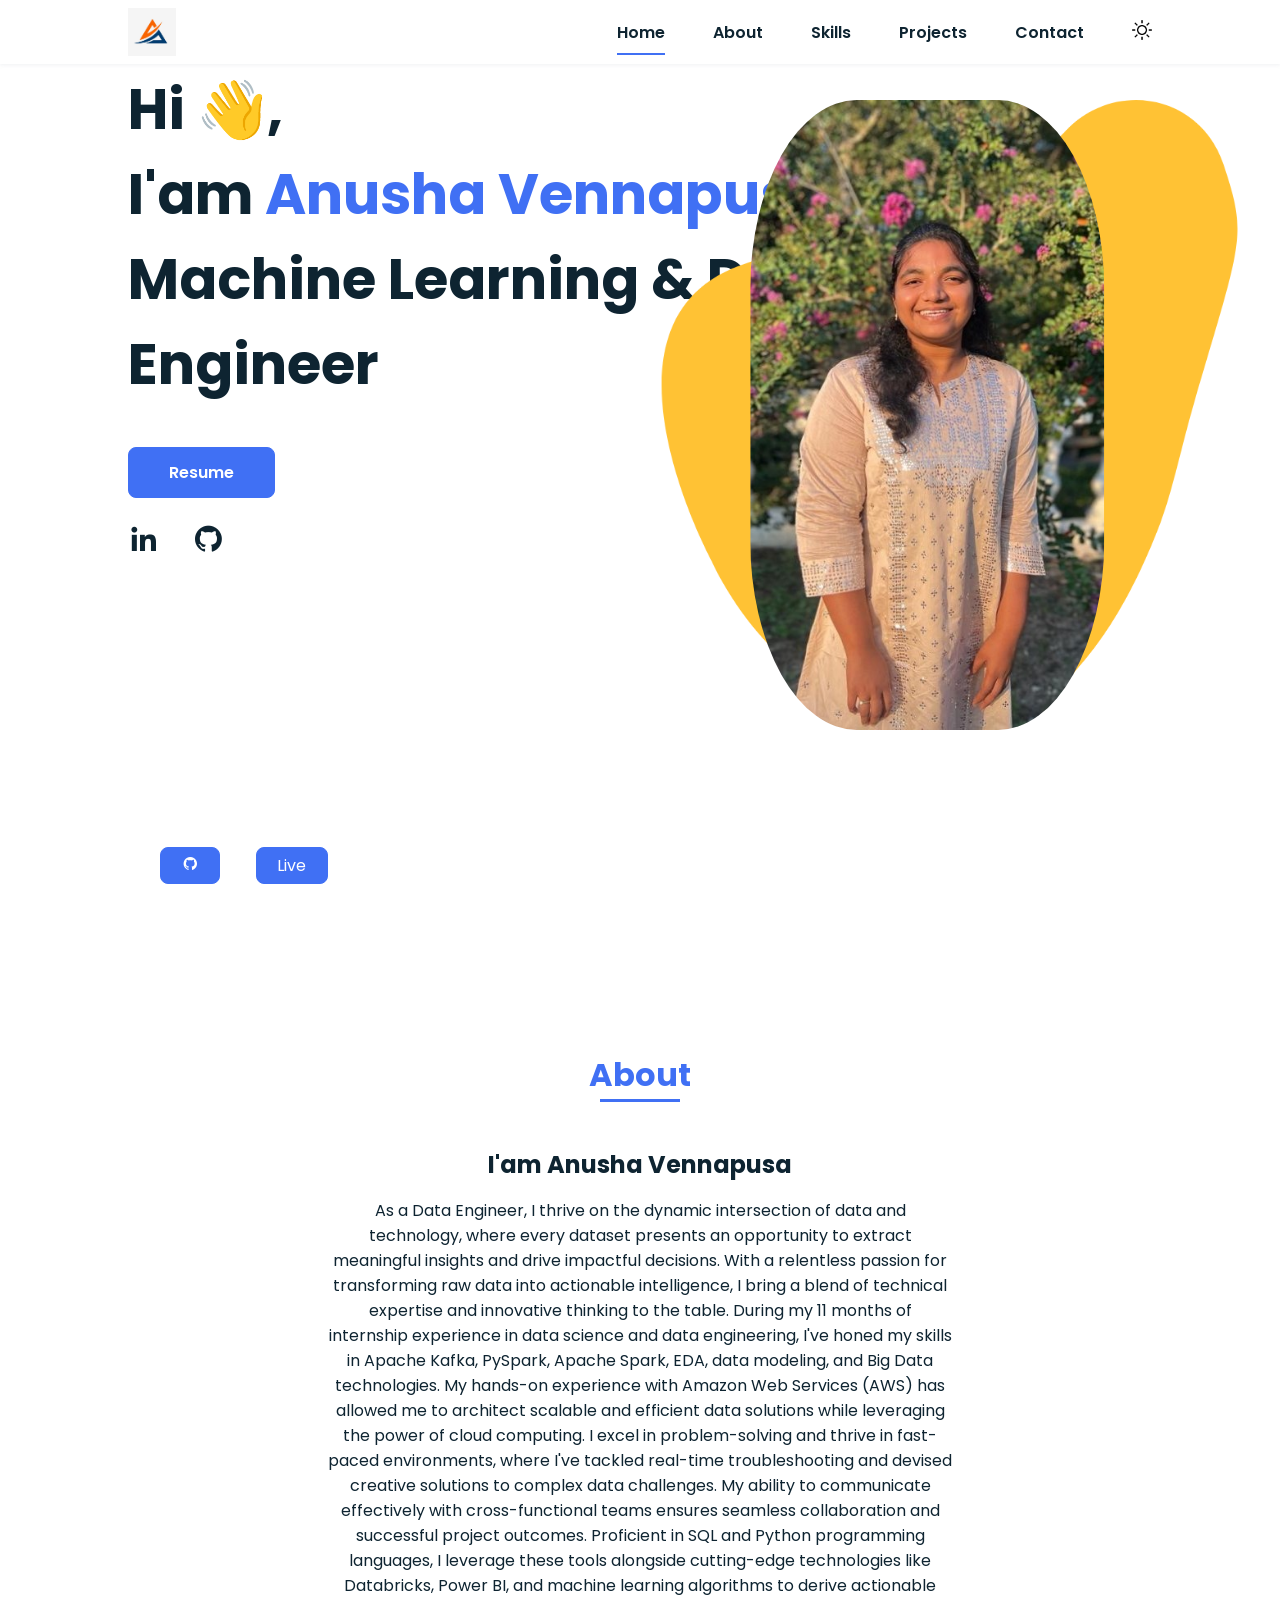
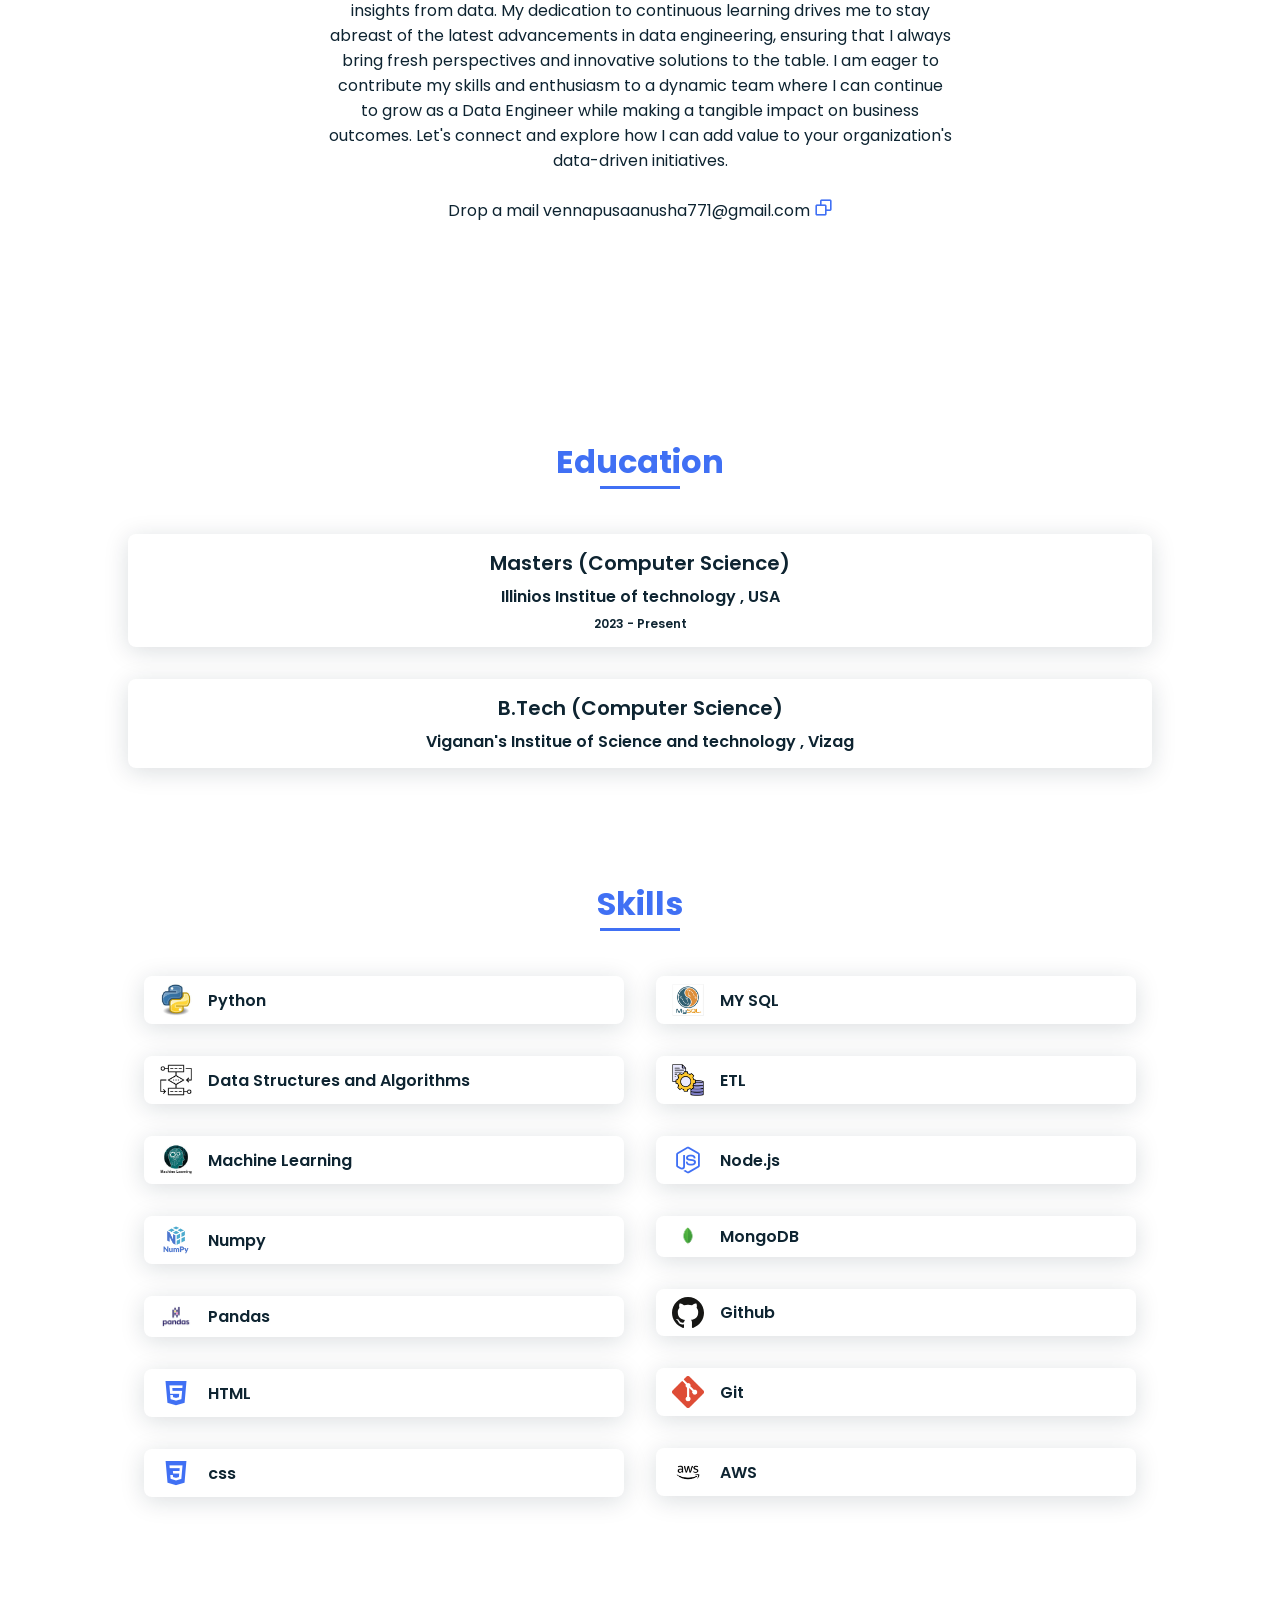
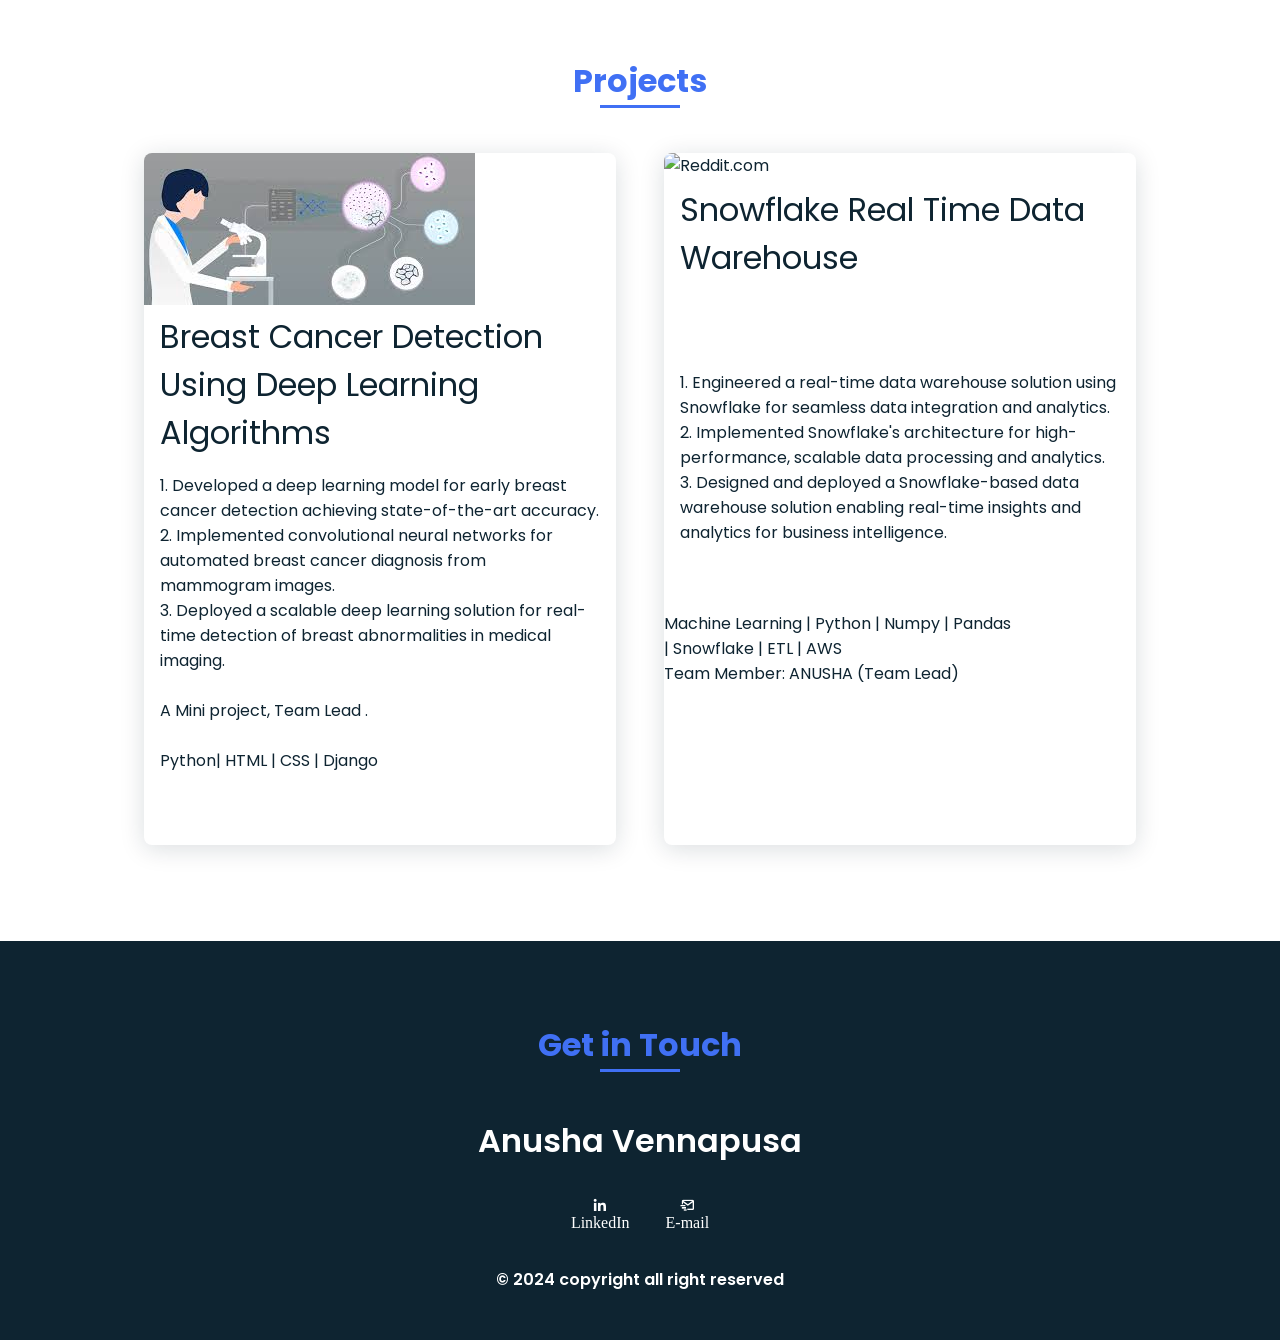
==== index.html @ 48ebc94c "my first commit" ====
<!DOCTYPE html>
<html lang="en">

<head>
  <meta charset="UTF-8" />
  <meta name="viewport" content="width=device-width, initial-scale=1.0" />
  <link rel="icon" href="./assets/img/logo.png" />
  <link rel="stylesheet" href="assets/css/styles.css" />
  <link rel="stylesheet" href="https://cdnjs.cloudflare.com/ajax/libs/font-awesome/4.7.0/css/font-awesome.min.css">
  <link rel="stylesheet" href="https://cdnjs.cloudflare.com/ajax/libs/font-awesome/4.7.0/css/font-awesome.min.css">

  <!-- =====BOX ICONS===== -->
  <link href="https://cdn.jsdelivr.net/npm/boxicons@2.0.5/css/boxicons.min.css" rel="stylesheet" />
  <!--===== SCROLL REVEAL =====-->
  <script src="https://unpkg.com/scrollreveal"></script>
  <title>Anusha</title>
</head>

<body>
  <!--===== HEADER =====-->
  <header class="l-header">
    <nav class="nav bd-grid">
      <div>
        <!-- &#60;&#62; -->
        <a href="#home" class="nav-logo"><img src="./assets/img/logo.png" height="70px" alt="H" /></a>
      </div>

      <div class="nav-menu" id="nav-menu">
        <ul class="nav-list">
          <li class="nav-item">
            <a href="#home" class="nav-link home active">Home</a>
          </li>
          <li class="nav-item">
            <a href="#about" class="nav-link about">About</a>
          </li>
          <li class="nav-item">
            <a href="#skills" class="nav-link skills">Skills</a>
          </li>
          <li class="nav-item">
            <a href="#projects" class="nav-link projects">Projects</a>
          </li>
          <li class="nav-item">
            <a href="#contact" class="nav-link contact">Contact</a>
          </li>
          <li class="nav-item">
          <a href = "#" onclick="myFunction()"> <img src="./assets/img/sumoon.png" alt="" height="20px" width="20px" style="background-color: transparent;"> </a>
          </li>
        </ul>
      </div>

      <div class="nav-toggle" id="nav-toggle">
        <i class="bx bx-menu"></i>
      </div>
    </nav>
  </header>

  <main class="l-main">
    <!--===== HOME =====-->
    <section class="home bd-grid section" id="home">
      <div class="home-data">
        <h2 class="home-title">
          Hi 👋,<br />I'am <span class="home-title-color">Anusha Vennapusa</span><br />
         <span class="jobTitle" >Machine Learning & Data<br/>
         Engineer</span> 
        </h2>

        <a href="https://drive.google.com/file/d/1NGVdz_jobWM6uT1gUArDVWmWb92UCmF1/view?usp=drive_link" target="_blank"
          class="button">Resume</a>

      </div>

      <div class="home-social">
        <a href="https://www.linkedin.com/in/vanusha08/" target="_blank" class="home-social-icon"><i
            class="bx bxl-linkedin"></i></a>
        <a href="https://github.com/Syam916" target="_blank" class="home-social-icon"><i
            class="bx bxl-github"></i></a>
        <a href="#" target="_blank" class="home-social-icon"><img class="social" src="images/leetcode.png" alt=""></a>
      </div>

      <div class="social">
        <a href="#"><img src="images/linkdin.png" alt=""></a>
        <a href="#"><img src="images/github.png" alt=""></a>
        <a href="#"><img src="images/leetcode.png" alt=""></a>

     </div>

      <div class="images">
        <img class="im1" src="assets/img/shape.png" class="shape">
        <img class="im2" src="assets/img/My profile.jpg" class="girl">
      </div>

      
    </section>

    <!--===== ABOUT =====-->
    <section class="about section" id="about">
      <h2 class="section-title">About</h2>

      <div class="about-container bd-grid">

        <div style="text-align: center">
          <h2 class="about-subtitle">I'am Anusha Vennapusa</h2>
          <p class="about-text">
            As a Data Engineer, I thrive on the dynamic intersection of data and technology, where every dataset presents an opportunity to extract meaningful insights and drive impactful decisions. With a relentless passion for transforming raw data into actionable intelligence, I bring a blend of technical expertise and innovative thinking to the table.

During my 11 months of internship experience in data science and data engineering, I've honed my skills in Apache Kafka, PySpark, Apache Spark, EDA, data modeling, and Big Data technologies. My hands-on experience with Amazon Web Services (AWS) has allowed me to architect scalable and efficient data solutions while leveraging the power of cloud computing.

I excel in problem-solving and thrive in fast-paced environments, where I've tackled real-time troubleshooting and devised creative solutions to complex data challenges. My ability to communicate effectively with cross-functional teams ensures seamless collaboration and successful project outcomes.

Proficient in SQL and Python programming languages, I leverage these tools alongside cutting-edge technologies like Databricks, Power BI, and machine learning algorithms to derive actionable insights from data. My dedication to continuous learning drives me to stay abreast of the latest advancements in data engineering, ensuring that I always bring fresh perspectives and innovative solutions to the table.

I am eager to contribute my skills and enthusiasm to a dynamic team where I can continue to grow as a Data Engineer while making a tangible impact on business outcomes. Let's connect and explore how I can add value to your organization's data-driven initiatives.
          </p>
          <br />
          
          <p>
            Drop a mail vennapusaanusha771@gmail.com
            <i style="color: #4070f4; font-size: 1.2rem; cursor: pointer" class="bx bx-copy" id="copy"></i>
          </p>
        </div>
      </div>
    </section>


    <!---========Education ======--->
    <section class="education section" id="education">
      <h2 class="section-title">Education</h2>
      <div class="education-container bd-grid">
    
    <div class="education-data">
      <div class="education-names">
        <!-- <i class="bx bxl-html5 skills-icon"></i> -->
        <span class="education-name">Masters (Computer Science)</span>
        <p class="education-platform ">Illinios Institue of technology , USA</p>
        <!--<p class="education-duration ">CGPA : 9.2</p>-->
        <p class="education-duration ">2023 - Present</p>

      </div>
    </div>
    <div class="education-data">
      <div class="education-names">
        <!-- <i class="bx bxl-html5 skills-icon"></i> -->
        <span class="education-name">B.Tech (Computer Science)</span>
        <p class="education-platform ">Viganan's Institue of Science and technology , Vizag</p>
        <!---p class="education-duration ">Percentage : 87% </p--->

      </div>
    </div>
    <!---div class="education-data">
      <div class="education-names"--->
        <!--<i class="bx bxl-html5 skills-icon"></i> >
        <span class="education-name">SSC</span>
        <p class="education-platform ">SRI G.V.S EM High School,Gudur</p>
        <p class="education-duration ">CGPA : 9.7 </p>

      </div>
    </div>
    </div-->

    <!--===== SKILLS =====-->
    <section class="skills section" id="skills">
      <h2 class="section-title">Skills</h2>

      <div class="skills-container bd-grid">
        <div>
          <!-- <h2 class="skills-subtitle">Front-end Skills</h2> -->


          <div class="skills-data">
            <div class="skills-names">
              <img class="skills-icon" src="./assets/img/python.jpg" alt="" />
              <span class="skills-name">Python</span>
            </div>

          </div> 

          <div class="skills-data">
            <div class="skills-names">
              <img class="skills-icon" src="./assets/img/dsa.png" alt="" />
              <span class="skills-name">Data Structures and Algorithms</span>
            </div>

          </div> 

          <div class="skills-data">
            <div class="skills-names">
              <img class="skills-icon" src="./assets/img/ml.jpg" alt="" />
              <span class="skills-name">Machine Learning</span>
            </div>

          </div> 

          <div class="skills-data">
            <div class="skills-names">
              <img class="skills-icon" src="./assets/img/numpy.png" alt="" />
              <span class="skills-name">Numpy</span>
            </div>

          </div> 

          <div class="skills-data">
            <div class="skills-names">
              <img class="skills-icon" src="./assets/img/panda.png" alt="" />
              <span class="skills-name">Pandas</span>
            </div>

          </div> 
          

          <div class="skills-data">
            <div class="skills-names">
              <i class="bx bxl-html5 skills-icon"></i>
              <span class="skills-name">HTML</span>
            </div>
            <!-- <div class="skills-bar skills-html"></div> 
             <div>
                <span class="skills-percentage">75%</span>
              </div>  -->
          </div>
          <div class="skills-data">
            <div class="skills-names">
              <i class="bx bxl-css3 skills-icon"></i>
              <span class="skills-name">css</span>
            </div>
             <!-- <div class="skills-bar skills-css"></div>  -->
            <!-- <div>
                <span class="skills-percentage">70%</span>
              </div>  -->
          </div>
          
        </div>
        <div>
          <!-- <h2 class="skills-subtitle">Back-end Skills</h2> -->
          <div class="skills-data">
            <div class="skills-names">
              <img class="skills-icon" src="./assets/img/sql.png" alt="" />
              <span class="skills-name">MY SQL</span>
            </div>

          </div> 
          <div class="skills-data">
            <div class="skills-names">
              <img class="skills-icon" src="./assets/img/express.png" alt="" />
              <span class="skills-name">ETL</span>
            </div>
            <!-- <div class="skills-bar skills-css"></div>  -->
            <div>
                <!-- <span class="skills-percentage">70%</span> -->
              </div> 
          </div>

          <div class="skills-data">
            <div class="skills-names">
              <i class="bx bxl-nodejs skills-icon"></i>
              <span class="skills-name">Node.js</span>
            </div>
            <!-- <div class="skills-bar skills-css"></div> -->
            <div>
                <!-- <span class="skills-percentage">70%</span> -->
              </div> 
          </div>

          <div class="skills-data">
            <div class="skills-names">
              <img class="skills-icon" src="./assets/img/mongodb.png" alt="" />
              <span class="skills-name">MongoDB</span>
            </div>
            <!-- <div class="skills-bar skills-css"></div>  -->
            <div>
                <!-- <span class="skills-percentage">70%</span> -->
              </div> 
          </div>
          <div>
             <!-- <h2 class="skills-subtitle">TOOLS</h2> --> 
             <div class="skills-data">
              <div class="skills-names">
                <img class="skills-icon" src="./assets/img/github.svg" alt="" />
                <span class="skills-name">Github</span>
              </div>
            </div>
            <div class="skills-data">
              <div class="skills-names">
                <img class="skills-icon" src="./assets/img/git.png" alt="" />
                <span class="skills-name">Git</span>
              </div>

            </div>
            <div class="skills-data">
              <div class="skills-names">
                <img class="skills-icon" src="./assets/img/catia.jpg" alt="" />
                <span class="skills-name">AWS</span>
              </div>

          </div> 
            

          </div>
        </div>
    </section>

    <!--===== Projects =====-->
    <section class="projects section" id="projects">
      <h2 class="section-title">Projects</h2>

      <div class="project-container">
        <div class="project-img">
          <img src="assets/img/breast.jfif" alt="cult.fit" />
          <p class="project-title">Breast Cancer Detection Using Deep Learning Algorithms</p>
          <p class="project-subtitle">
            1. Developed a deep learning model for early breast cancer detection achieving state-of-the-art accuracy.</b>
            2. Implemented convolutional neural networks for automated breast cancer diagnosis from mammogram images.<br />
            3. Deployed a scalable deep learning solution for real-time detection of breast abnormalities in medical imaging. <br />
            <br />
            A Mini project, Team Lead
            . <br />
            <br />Python| HTML | CSS | Django
          </p>
          <div class="project-btns">
            <a href="https://github.com/Syam916/thermal_lab" target="_blank" class="small-btn button">

              <i class="bx bxl-github"></i>
            </a>
            <a href="https://thermallab.up.railway.app/" target="_blank" class="small-btn button">
              Live
              <!-- <i class="bx bx-link-external"></i> -->
            </a>
            <!-- <a href="https://medium.com/@hgauba4/how-did-our-team-build-the-mednear-clone-241227129f79" target="_blank"
              class="small-btn button">
              Blog
              <i class="bx bx-blog"></i> -->
            </a>
          </div>
        </div>


        <div class="project-img">
          <img src="assets/img/snowflake.avif" alt="Reddit.com" />
          <p class="project-title">Snowflake Real Time Data Warehouse</p>
          <p class="project-subtitle">
            <P>1. Engineered a real-time data warehouse solution using Snowflake for seamless data integration and analytics.<br />
              2. Implemented Snowflake's architecture for high-performance, scalable data processing and analytics.<br />
              3. Designed and deployed a Snowflake-based data warehouse solution enabling real-time insights and analytics for business intelligence.</P> <br />

            <br /> Machine Learning | Python | Numpy | Pandas <br />
            | Snowflake | ETL | AWS <br />
            Team Member: ANUSHA (Team Lead)
          </p>
          <div class="project-btns">
            <!-- <a href="https://github.com/salakhas/epicGames" target="_blank" class="small-btn button">

              <i class="bx bxl-github"></i>
            </a> -->
            <!--a href="#" target="_blank" class="small-btn button"-->
              
              <!-- <i class="bx bx-link-external"></i> -->
            </a>
            
          </div>
        </div>

        
        
        
            
        </div>
      </div>
    </section>
  </main>

  <!--===== FOOTER + CONTACT=====-->
  
  <footer class="footer section" id="contact">
    <h2 class="section-title">Get in Touch</h2>
    <p class="footer-title">Anusha Vennapusa</p>
    <div class="footer-social">
      <a href="https://www.linkedin.com/in/vanusha08/" target="_blank" class="footer-icon"><i
          class="bx bxl-linkedin">
          <br />
          LinkedIn</i></a>
      <a href="mailto:vennapusaanusha771@gmail.com" target="_blank" class="footer-icon"><i class="bx bx-mail-send">
          <br />
          E-mail</i></a>
      <!---a href="tel:+91 8688154773" target="_blank" class="footer-icon"><i class="bx bx-phone">
          <br />
          Phone</i></a--->
      <!--a href="https://github.com/Syam916" target="_blank" class="footer-icon"><i
            class="bx bxl-github">
          <br />
          GitHub
          </i></a--->
    </div>
    <p>&#169; 2024 copyright all right reserved</p>
  </footer>

  <!--===== MAIN JS =====-->
  <script src="assets/js/main.js"></script>
</body>

</html>
---- assets/css/styles.css ----
/*===== GOOGLE FONTS =====*/
@import url("https://fonts.googleapis.com/css2?family=Poppins:wght@400;600;700&display=swap");
/*===== VARIABLES CSS =====*/
:root {
  --header-height: 3rem;
  --font-semi: 600;
}

/*===== Colores =====*/
:root {
  --first-color: #4070f4;
  --second-color: #0e2431;
  --third-color: #ffffff;
}

/*===== Fuente y tipografia =====*/
:root {
  --body-font: "Poppins", sans-serif;
  --big-font-size: 2rem;
  --h2-font-size: 1.25rem;
  --normal-font-size: 0.938rem;
}
@media screen and (min-width: 768px) {
  :root {
    --big-font-size: 3.5rem;
    --h2-font-size: 2rem;
    --normal-font-size: 1rem;
  }
}

/*===== Margenes =====*/
:root {
  --mb-1: 0.5rem;
  --mb-2: 1rem;
  --mb-3: 1.5rem;
  --mb-4: 2rem;
  --mb-5: 2.5rem;
  --mb-6: 3rem;
}

/*===== z index =====*/
:root {
  --z-back: -10;
  --z-normal: 1;
  --z-tooltip: 10;
  --z-fixed: 100;
}

/*===== BASE =====*/
*,
::before,
::after {
  box-sizing: border-box;
}
html {
  scroll-behavior: smooth;
}
body {
  background-color: white;
  margin: var(--header-height) 0 0 0;
  font-family: var(--body-font);
  font-size: var(--normal-font-size);
  color: var(--second-color);
}
.dark-mode{
  background-color: black;
  color: var(--third-color);

}

.jobTitle{
  animation: blinker 5s linear infinite;
}

@keyframes blinker {
  70%{
    opacity: .2;
  }
}

h1,
h2,
p {
  margin: 0;
}
ul {
  margin: 0;
  padding: 0;
  list-style: none;
}
a {
  text-decoration: none;
}
img {
  max-width: 100%;
  height: auto;
  display: block;
}



/*===== CLASS CSS ===== */
.section-title {
  position: relative;
  font-size: var(--h2-font-size);
  color: var(--first-color);
  margin-top: var(--mb-2);
  margin-bottom: var(--mb-4);
  text-align: center;
}
.section-title::after {
  position: absolute;
  content: "";
  width: 64px;
  height: 0.18rem;
  left: 0;
  right: 0;
  margin: auto;
  top: 2rem;
  background-color: var(--first-color);
}
.section {
  padding-top: 3rem;
  padding-bottom: 2rem;
}

/*===== LAYOUT =====*/
.bd-grid {
  max-width: 1024px;
  display: grid;
  grid-template-columns: 100%;
  grid-column-gap: 2rem;
  width: calc(100% - 2rem);
  margin-left: var(--mb-2);
  margin-right: var(--mb-2);
}
.l-header {
  width: 100%;
  position: fixed;
  top: 0;
  left: 0;
  z-index: var(--z-fixed);
  background-color: #fff;
  box-shadow: 0 1px 4px rgba(146, 161, 176, 0.15);
}

/*===== NAV =====*/
.nav {
  height: var(--header-height);
  display: flex;
  justify-content: space-between;
  align-items: center;
  font-weight: var(--font-semi);
}
@media screen and (max-width: 768px) {
  .nav-menu {
    position: fixed;
    top: var(--header-height);
    right: -100%;
    width: 80%;
    height: 100%;
    padding: 2rem;
    background-color: var(--second-color);
    transition: 0.5s;
  }
}
.nav-item {
  margin-bottom: var(--mb-4);
}
.nav-link {
  position: relative;
  color: #fff;
}
.nav-link:hover {
  position: relative;
}
.nav-link:hover::after {
  position: absolute;
  content: "";
  width: 100%;
  height: 0.18rem;
  left: 0;
  top: 2rem;
  background-color: var(--first-color);
}
.nav-logo img {
  color: var(--second-color);
  font-weight: var(--font-semi);
  width: 3rem;
}
.nav-toggle {
  color: var(--second-color);
  font-size: 1.5rem;
  cursor: pointer;
}

/*Active menu*/
.active::after {
  position: absolute;
  content: "";
  width: 100%;
  height: 0.18rem;
  left: 0;
  top: 2rem;
  background-color: var(--first-color);
}

/*=== Show menu ===*/
.show {
  right: 0;
}

/*===== HOME =====*/
.home {
  height: calc(100vh - 3rem);
  row-gap: 1rem;
}
.home-data {
  align-self: center;
}
.home-title {
  font-size: var(--big-font-size);
  margin-bottom: var(--mb-5);
}
.home-title-color {
  color: var(--first-color);
}
.home-social {
  display: flex;
  flex-direction: column;
}
.home-social-icon {
  width: max-content;
  margin-bottom: var(--mb-2);
  font-size: 2rem;
  color: var(--second-color);
}
.home-social-icon:hover,
.footer-icon:hover {
  color: var(--first-color);
}
.home-img {
  position: absolute;
  right: 0;
  bottom: 0;
  width: 65%;
}
.images{
  width: 45%;
  height: 70%;
  position: absolute;
  bottom: 0;
  right: 100px;
  top:100px
}

.images img{
  height: 100%;
  position: absolute;
  left: 50%;
  bottom: 0;
  transform: translateX(-40%);
  transition: top 1s, left 1s;
}

.images .im2{
  border-radius: 30%;
}

.images .im1{
  margin-top: 30px;
  width: 105%;
  height: 100%;
}

.images:hover .im1{
  top: 40px;
}

.images:hover .im2{
  left: 45%;
}

.social{
  margin-left: 8%;
  margin-top: 100px;
}

.social img{
  font-size: 10px;
  color: #212121;
  margin-right: 20px;
  width: 3%;
  height: 3%;
}
/*BUTTONS*/
.button {
  display: inline-block;
  background-color: var(--first-color);
  border: 1px solid var(--first-color);
  color: #fff;
  padding: 0.75rem 2.5rem;
  font-weight: var(--font-semi);
  border-radius: 0.5rem;
}
.button:hover {
  background-color: #fff;
  color: var(--first-color);
  box-shadow: 0 10px 36px rgba(0, 0, 0, 0.15);
}

/* ===== ABOUT =====*/
section.about {
  padding: 15vh 15px;
}
.about-container {
  row-gap: 2rem;
  text-align: center;
}
.about-subtitle {
  margin-bottom: var(--mb-2);
}
.about-img {
  justify-self: center;
}
.about-img img {
  width: 200px;
  border-radius: 0.5rem;
  cursor: pointer;
}

/* .about-img img:hover {
  -webkit-transform: scale(1.2);
  -ms-transform: scale(1.2);
  transform: scale(1.2);
  transition: 1s ease;
} */


/* ===== EDUCATION =====*/

.education-data{
  /* border:1px solid red; */
  
  /* justify-content: space-between;
  align-items: center; */
  position: relative;
  font-weight: var(--font-semi);
  padding: 0.5rem 1rem;
  border-radius: 0.5rem;
  margin-bottom: var(--mb-4);
  box-shadow: 0 4px 25px rgba(14, 36, 49, 0.15);
  transition: 1s ease;
}


.education-name{
  margin: 6px;
  display: flex;
  justify-content: center;
  align-items: center;
   font-size: 20px;
   cursor: pointer;
  }
  .education-platform{
    margin: 6px;
    display: flex;
    justify-content: center;
    align-items: center;
     font-size: 16px;
     cursor: pointer;
    }

    .education-duration{
      margin: 6px;
      display: flex;
      justify-content: center;
      align-items: center;
       font-size: 12px;
       cursor: pointer;
      }
  
  .education-data:hover {
    -webkit-transform: scale(1.1);
    -ms-transform: scale(1.1);
    transform: scale(1.1);
    transition: 1s ease;
  }




/* ===== SKILLS =====*/
.skills-container {
  row-gap: 2rem;
  text-align: center;
}



.skills-subtitle {
  margin-bottom: var(--mb-2);
}
.skills-text {
  margin-bottom: var(--mb-4);
}
.skills-data {
  display: flex;
  justify-content: space-between;
  align-items: center;
  position: relative;
  font-weight: var(--font-semi);
  padding: 0.5rem 1rem;
  margin-bottom: var(--mb-4);
  border-radius: 0.5rem;
  box-shadow: 0 4px 25px rgba(14, 36, 49, 0.15);
  /* transition: 1s ease; */
  cursor: pointer;
}

.skills-icon {
  width: 2rem;
  font-size: 2rem;
  margin-right: var(--mb-2);
  color: var(--first-color);
}
img.man-icons {
  font-size: 2rem;
  margin-right: var(--mb-2);
  color: var(--first-color);
}
.skills-names {
  display: flex;
  align-items: center;
}


/* .skills-bar {
  position: absolute;
  left: 0;
  bottom: 0;
  background-color: var(--first-color);
  height: 0.25rem;
  border-radius: 0.5rem;
  z-index: var(--z-back);
} */
.skills-html {
  width: 75%;
}
.skills-css {
  width: 70%;
}
.skills-js {
  width: 85%;
}
.skills-react,
.skills-mongo {
  width: 80%;
}
.skills-redux {
  width: 90%;
}
.skills-mui,
.skills-sql {
  width: 65%;
}
.skills-ts {
  width: 70%;
}
.skills-express,
.skills-node {
  width: 85%;
}
.skills-img {
  border-radius: 0.5rem;
}

/* ===== Projects =====*/
.project-container {
  gap: 2rem;
  max-width: 1024px;
  display: grid;
  grid-template-columns: repeat(auto-fit, minmax(300px, 1fr));
  /* column-gap: 2rem; */
  width: calc(100% - 2rem);
  margin: auto;
}
.project-img {
  box-shadow: 0 4px 25px rgba(14, 36, 49, 0.15);
  border-radius: 0.5rem;
  overflow: hidden;
}
.project-img img {
  transition: 1s;
  cursor: pointer;
  margin-bottom: 0.5rem;
}

.project-container p {
  margin: auto 1rem 1rem;
}
.project-title {
  margin-bottom: var(--mb-2);
  margin-top: var(--mb-3);
  font-size: var(--h2-font-size);
}
.project-subtitle {
  margin-bottom: var(--mb-4);
  padding-bottom: 3.5rem;
}
.small-btn {
  padding: 0.3rem 1.3rem;
  font-weight: 400;
  margin: 1rem;
}
.project-btns {
  position: absolute;
  bottom: 0;
}

/* ===== CONTACT =====*/
.contact-input {
  width: 100%;
  font-size: var(--normal-font-size);
  font-weight: var(--font-semi);
  padding: 1rem;
  border-radius: 0.5rem;
  border: 1.5px solid var(--second-color);
  outline: none;
  margin-bottom: var(--mb-4);
}
.contact-button {
  display: block;
  border: none;
  outline: none;
  font-size: var(--normal-font-size);
  cursor: pointer;
  margin-left: auto;
}

/* ===== FOOTER =====*/
.footer {
  background-color: var(--second-color);
  color: #fff;
  text-align: center;
  font-weight: var(--font-semi);
  padding: 3.5rem 0;
}
.footer-title {
  font-size: 2rem;
  margin-bottom: var(--mb-4);
}
.footer-social {
  margin-bottom: var(--mb-4);
}
.footer-icon {
  font-size: 1rem;
  color: #fff;
  margin: 0 var(--mb-2);
}

/* ===== MEDIA QUERIES=====*/
@media screen and (min-width: 768px) {
  body {
    margin: 0;
  }
  .section {
    padding-top: 4rem;
    padding-bottom: 3rem;
  }
  .section-title {
    margin-bottom: var(--mb-6);
  }
  .section-title::after {
    width: 80px;
    top: 3rem;
  }

  .nav {
    height: calc(var(--header-height) + 1rem);
  }
  .nav-list {
    display: flex;
    padding-top: 0;
  }
  .nav-item {
    margin-left: var(--mb-6);
    margin-bottom: 0;
  }
  .nav-toggle {
    display: none;
  }
  .nav-link {
    color: var(--second-color);
  }

  .home {
    height: 100vh;
  }
  .home-data {
    align-self: flex-end;
  }
  .home-social {
    padding-top: 0;
    padding-bottom: 2.5rem;
    flex-direction: row;
    align-self: flex-end;
  }
  .home-social-icon {
    margin-bottom: 0;
    margin-right: var(--mb-4);
  }
  .home-img {
    width: 39%;
    max-width: 420px;
    bottom: 15%;
  }
  .about-container {
    align-items: center;
    margin: auto;
    width: 50%;
    transition: 0.5s;
  }
  /* .about-container {
    width: 50%;
  } */
  .skills-container {
    grid-template-columns: repeat(2, 1fr);
    text-align: initial;
  }
  .about-img img {
    width: 300px;
  }
  .project-container {
    grid-template-columns: repeat(2, 1fr);
    /* grid-template-rows: repeat(2, 1fr); */
    column-gap: 3rem;
  }
  .contact-form {
    width: 360px;
  }
  .contact-container {
    justify-items: center;
  }
}

@media screen and (min-width: 1024px) {
  .bd-grid {
    margin-left: auto;
    margin-right: auto;
  }
  .home-img {
    right: 10%;
  }
}
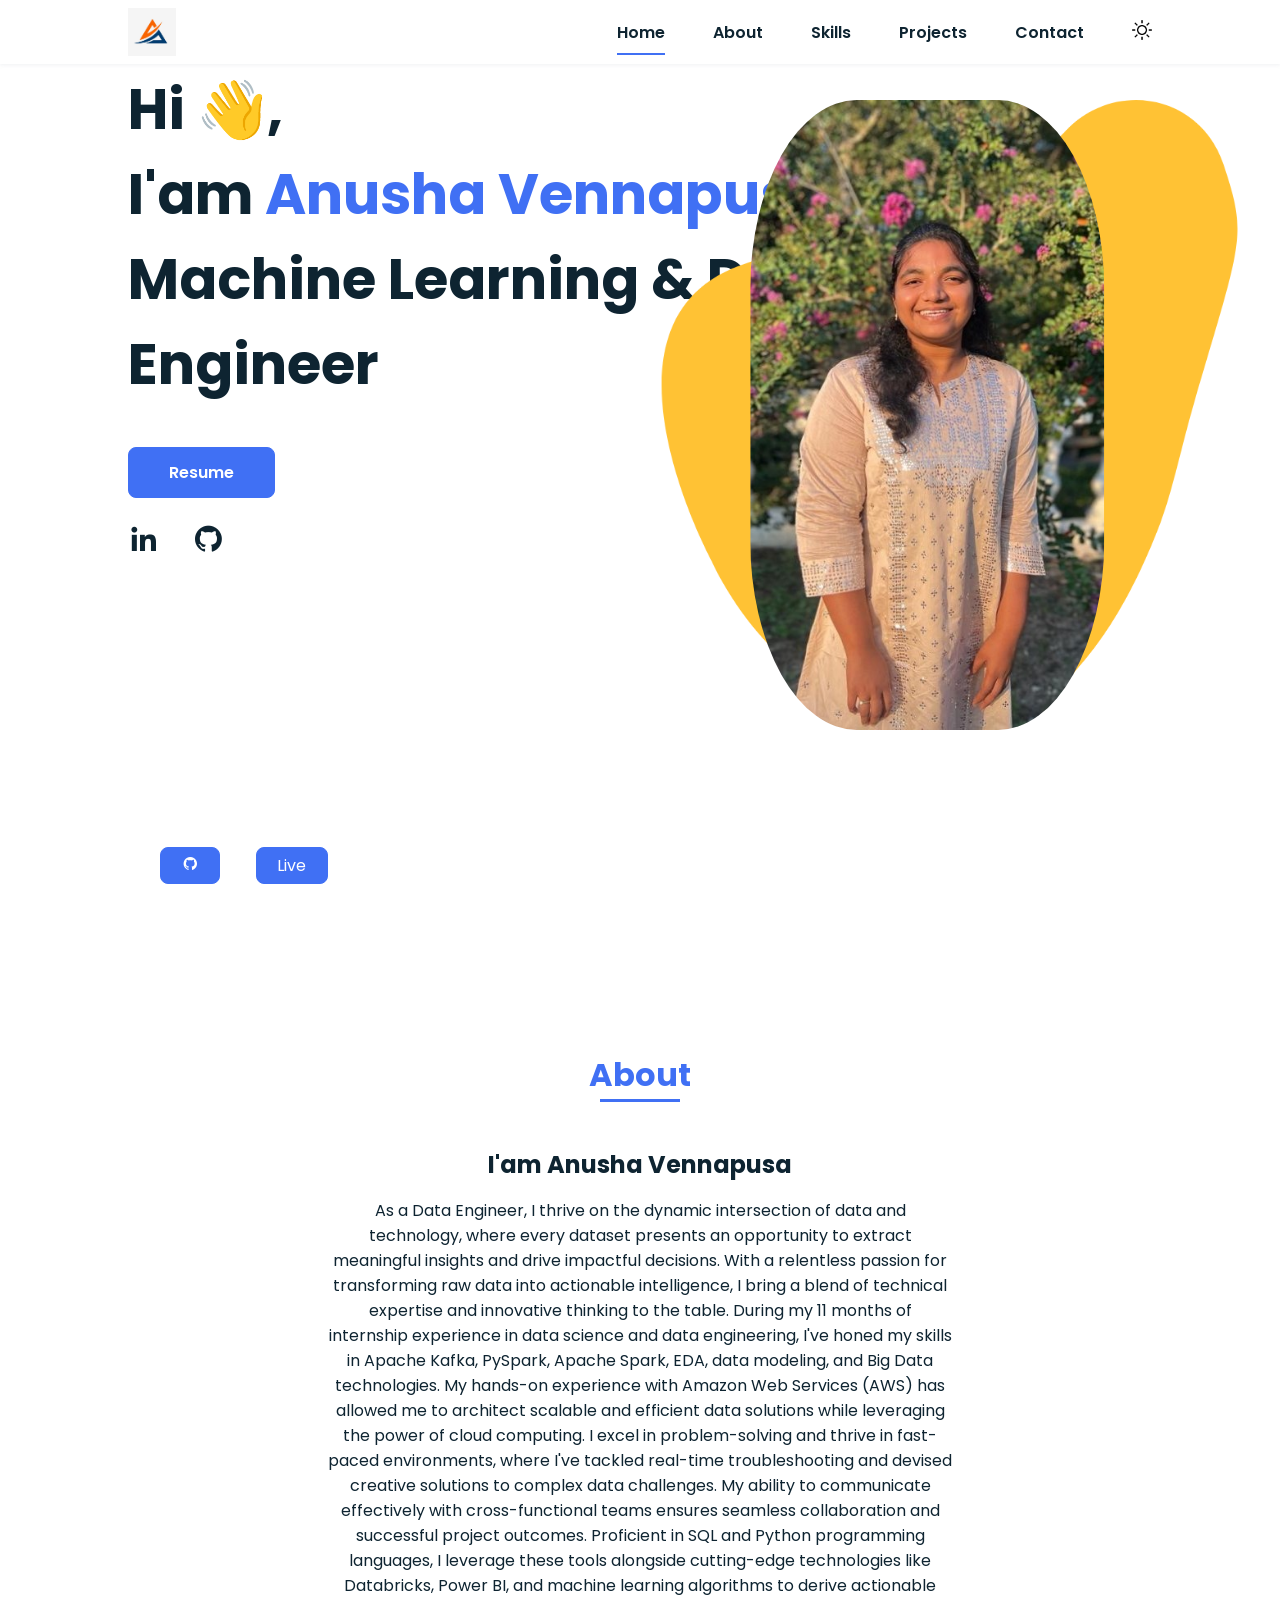
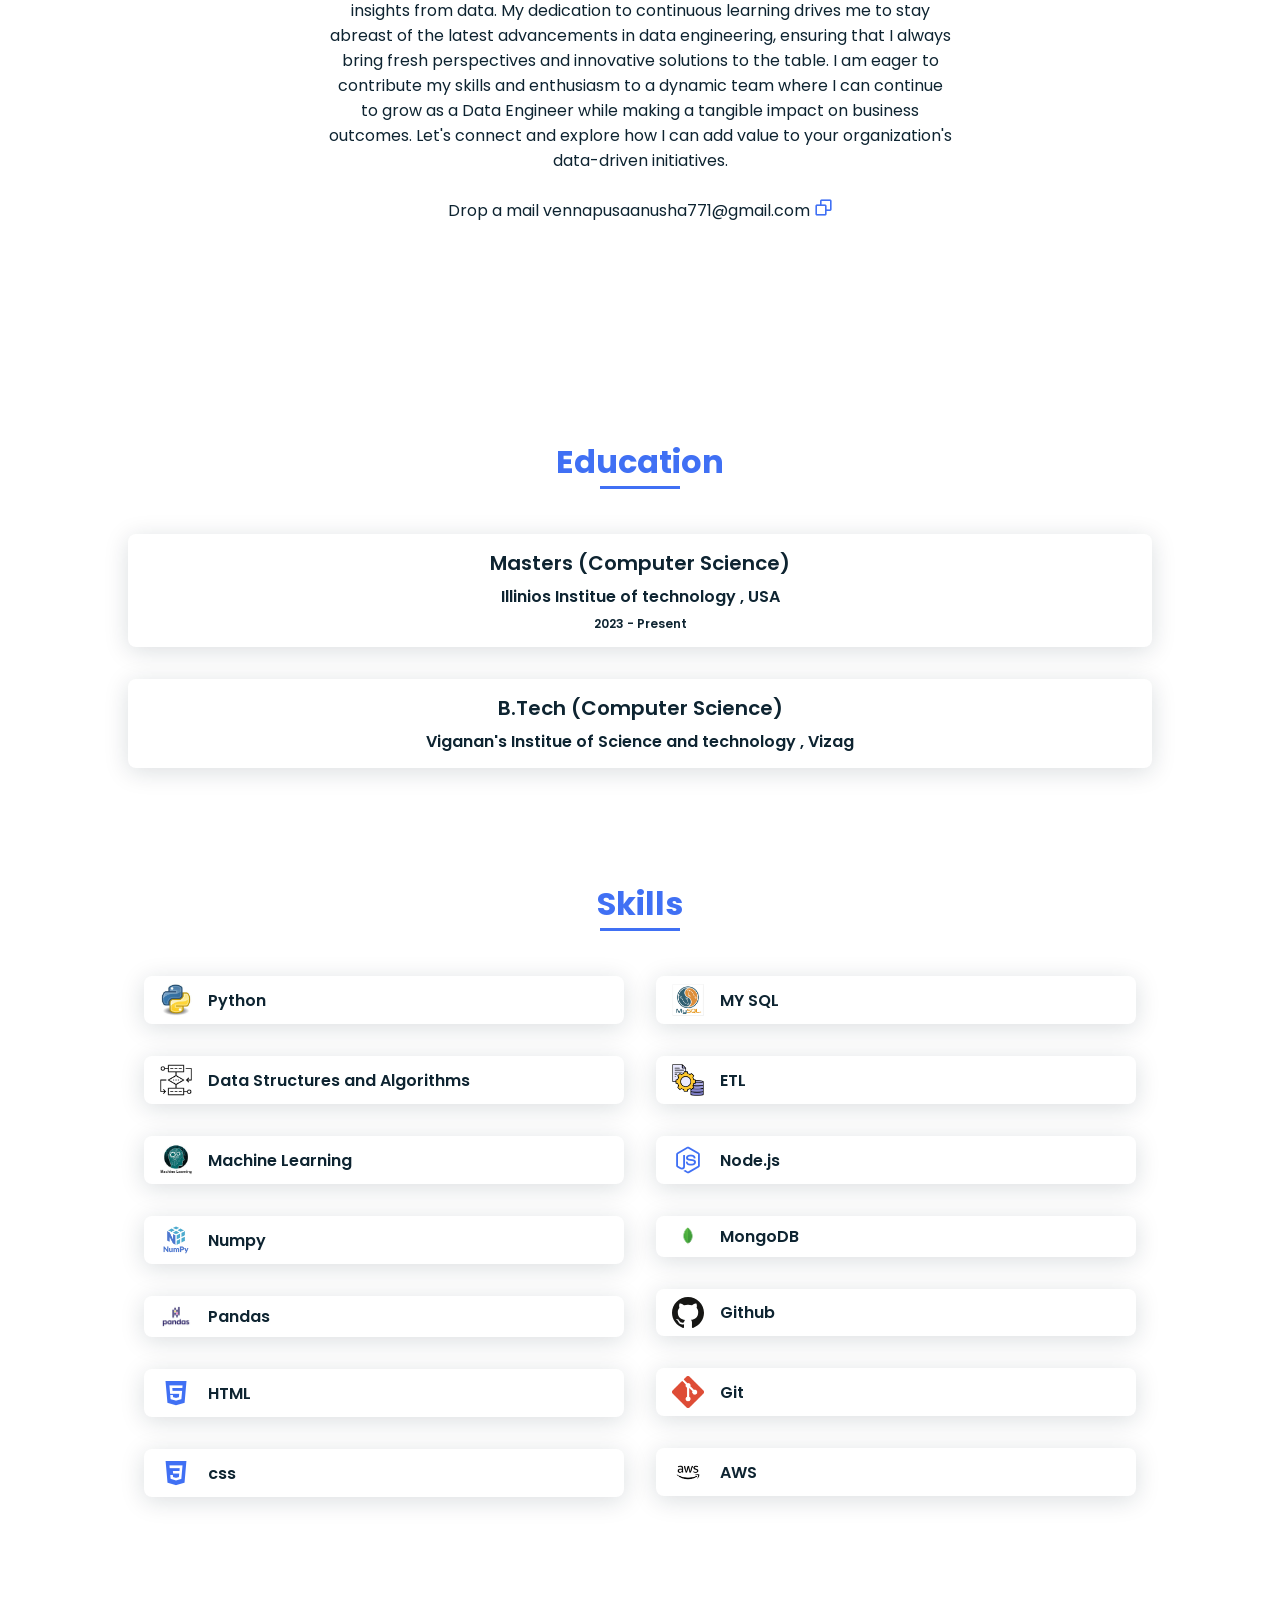
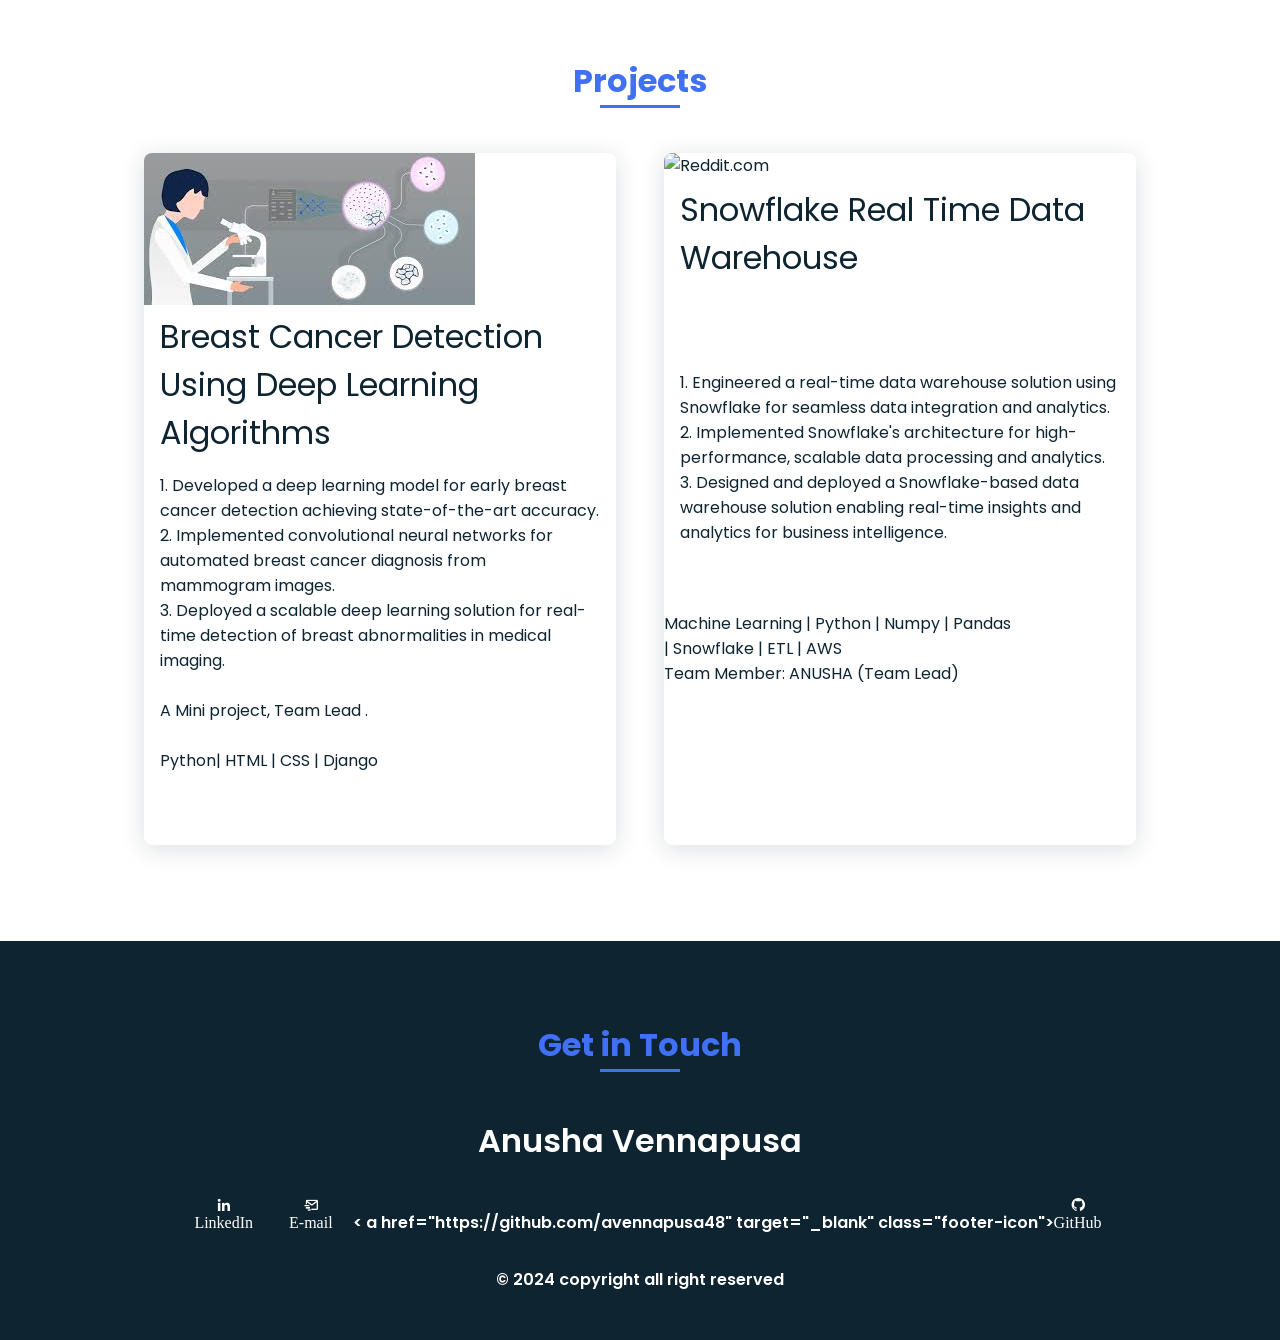
==== commit 08de286e: "Update index.html" ====
--- a/index.html
+++ b/index.html
@@ -72,7 +72,7 @@
       <div class="home-social">
         <a href="https://www.linkedin.com/in/vanusha08/" target="_blank" class="home-social-icon"><i
             class="bx bxl-linkedin"></i></a>
-        <a href="https://github.com/Syam916" target="_blank" class="home-social-icon"><i
+        <a href="https://github.com/avennapusa48" target="_blank" class="home-social-icon"><i
             class="bx bxl-github"></i></a>
         <a href="#" target="_blank" class="home-social-icon"><img class="social" src="images/leetcode.png" alt=""></a>
       </div>
@@ -383,11 +383,11 @@
       <!---a href="tel:+91 8688154773" target="_blank" class="footer-icon"><i class="bx bx-phone">
           <br />
           Phone</i></a--->
-      <!--a href="https://github.com/Syam916" target="_blank" class="footer-icon"><i
+      < a href="https://github.com/avennapusa48" target="_blank" class="footer-icon"><i
             class="bx bxl-github">
           <br />
           GitHub
-          </i></a--->
+          </i></a>
     </div>
     <p>&#169; 2024 copyright all right reserved</p>
   </footer>
@@ -396,4 +396,4 @@
   <script src="assets/js/main.js"></script>
 </body>
 
-</html>+</html>
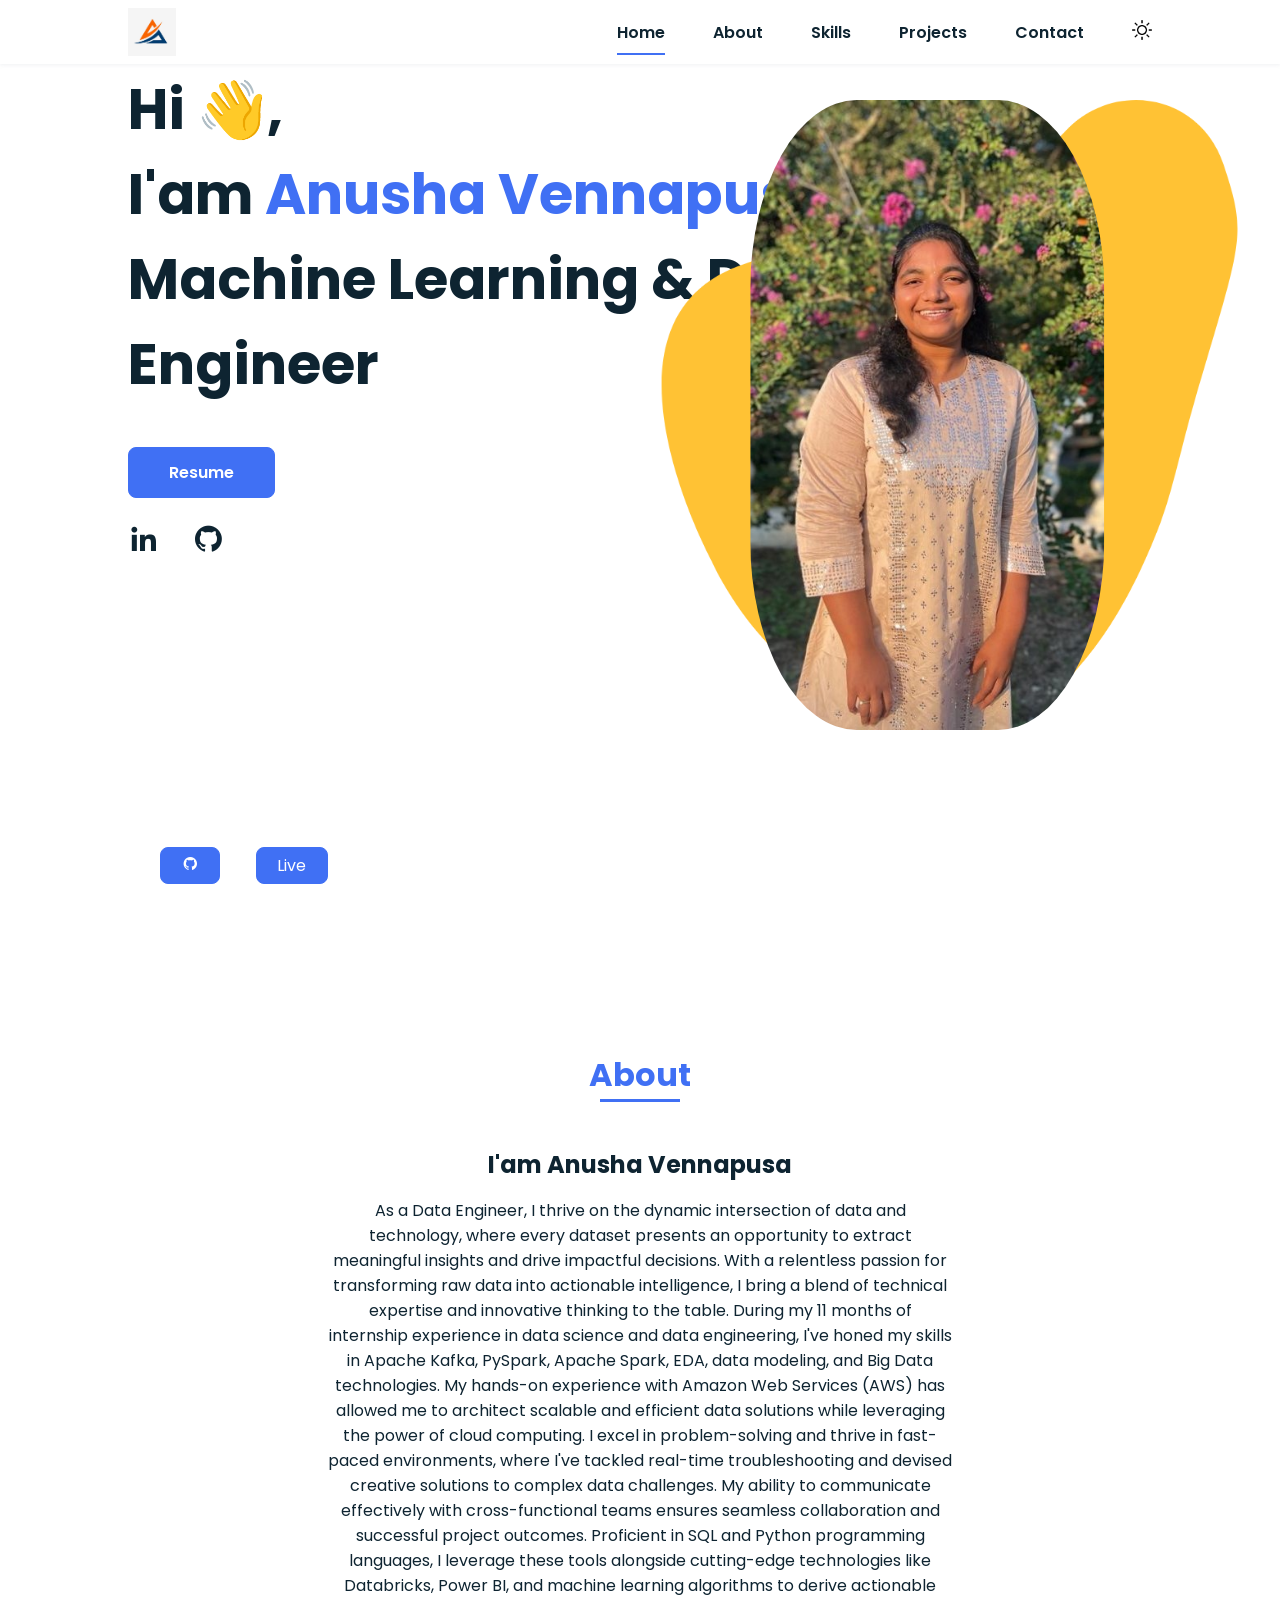
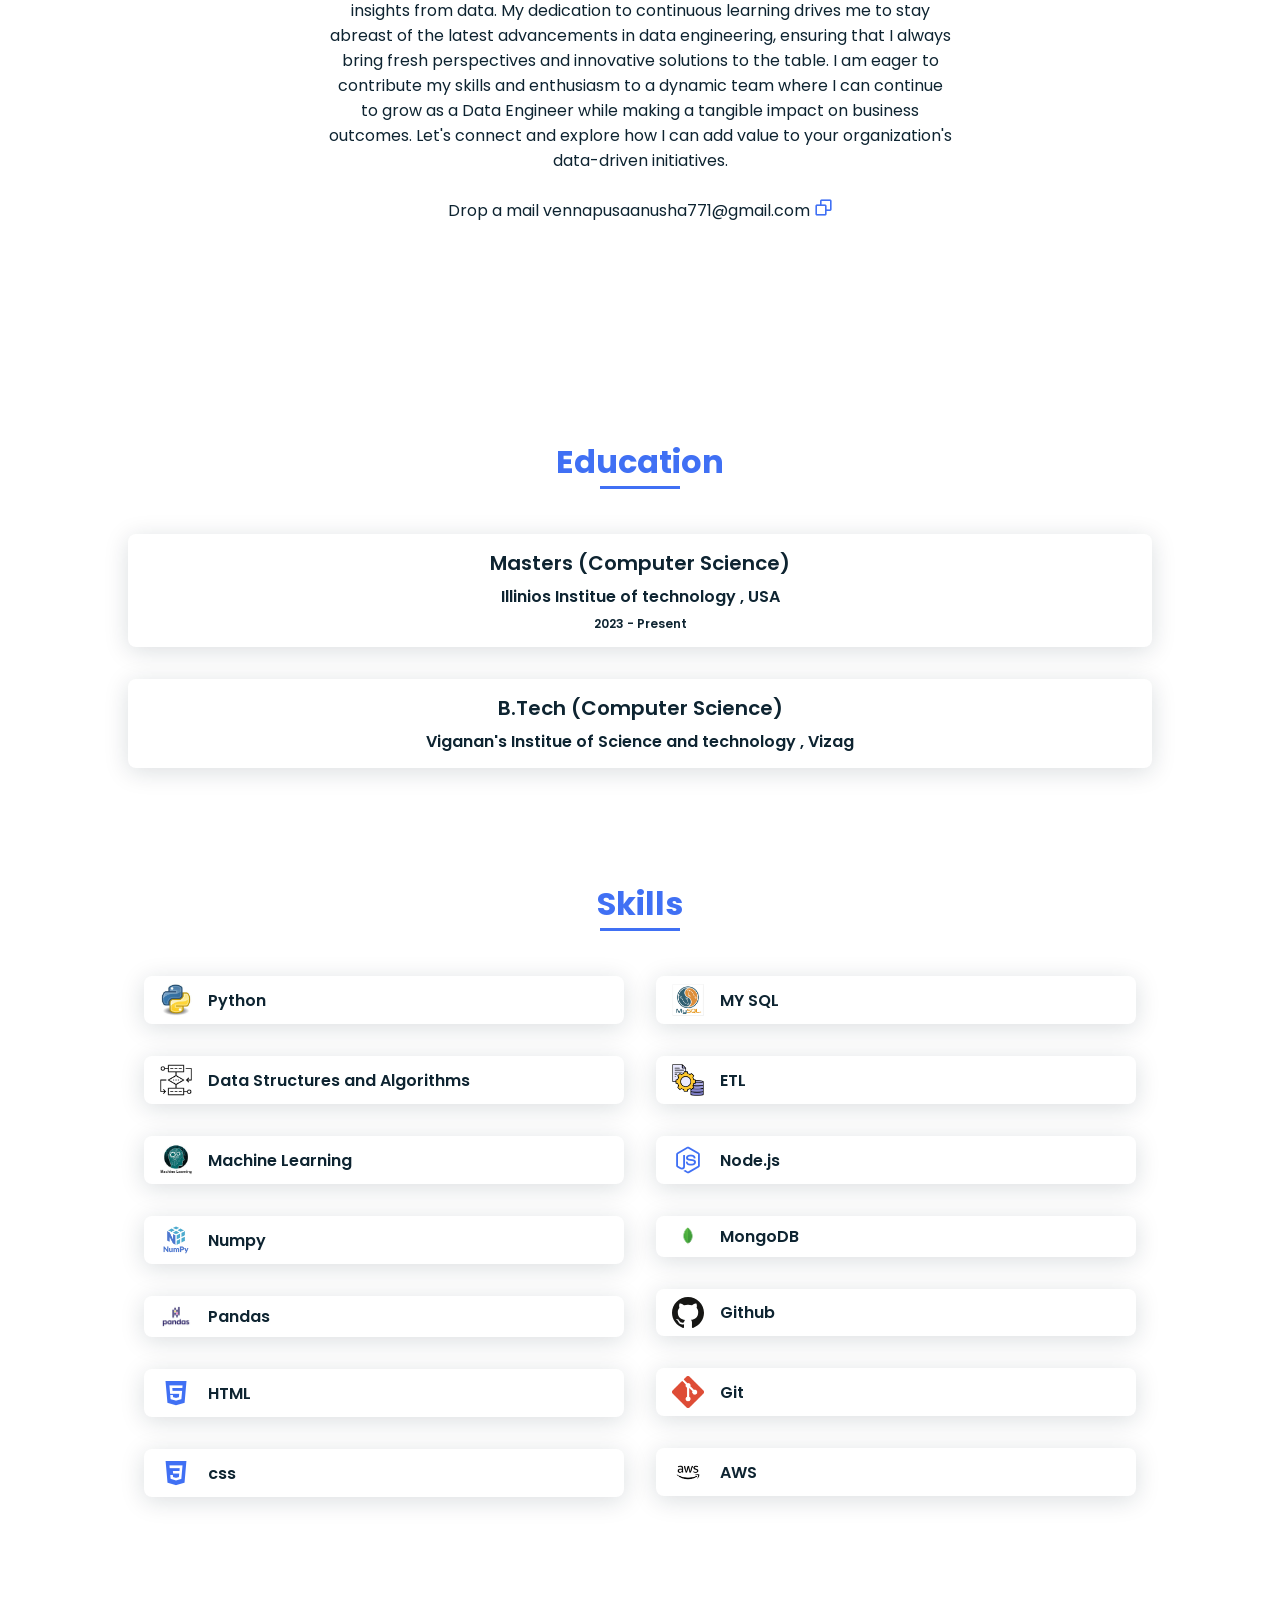
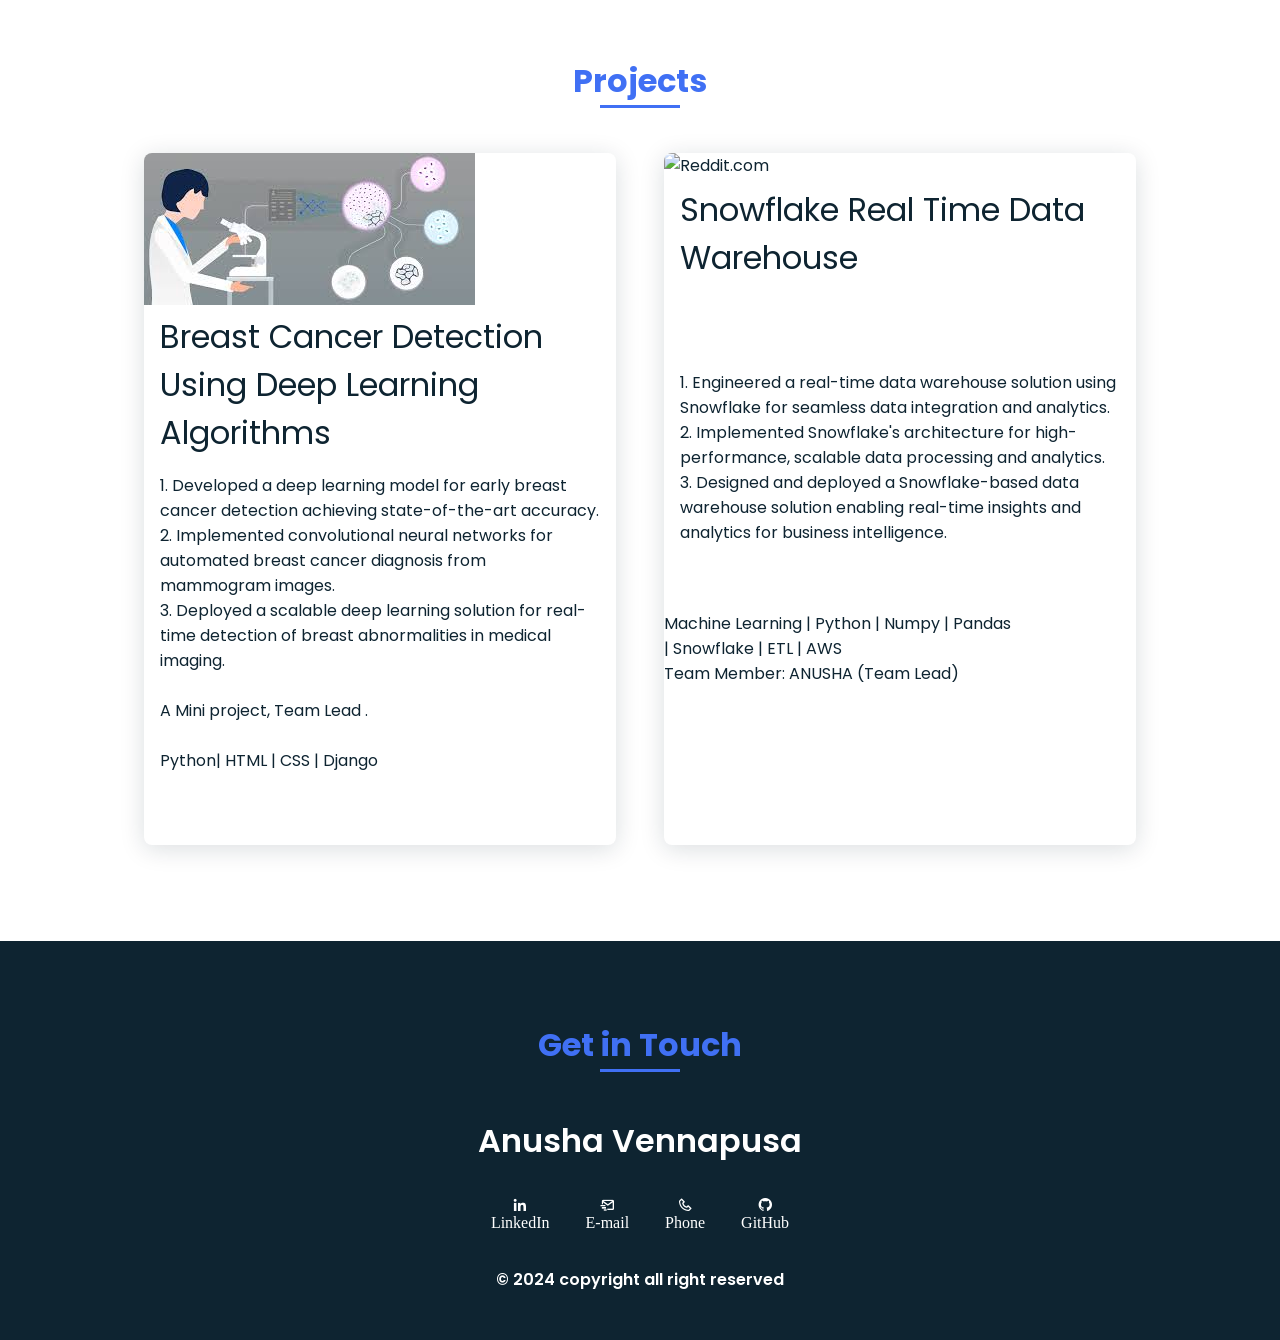
==== commit 51f5b63a: "Update index.html" ====
--- a/index.html
+++ b/index.html
@@ -380,11 +380,10 @@
       <a href="mailto:vennapusaanusha771@gmail.com" target="_blank" class="footer-icon"><i class="bx bx-mail-send">
           <br />
           E-mail</i></a>
-      <!---a href="tel:+91 8688154773" target="_blank" class="footer-icon"><i class="bx bx-phone">
-          <br />
-          Phone</i></a--->
-      < a href="https://github.com/avennapusa48" target="_blank" class="footer-icon"><i
-            class="bx bxl-github">
+      <a href="tel:+1 (913) 242-4928" target="_blank" class="footer-icon"><i class="bx bx-phone">
+          <br />
+          Phone</i></a>
+      <a href="https://github.com/avennapusa48" target="_blank" class="footer-icon"><i class="bx bxl-github">
           <br />
           GitHub
           </i></a>
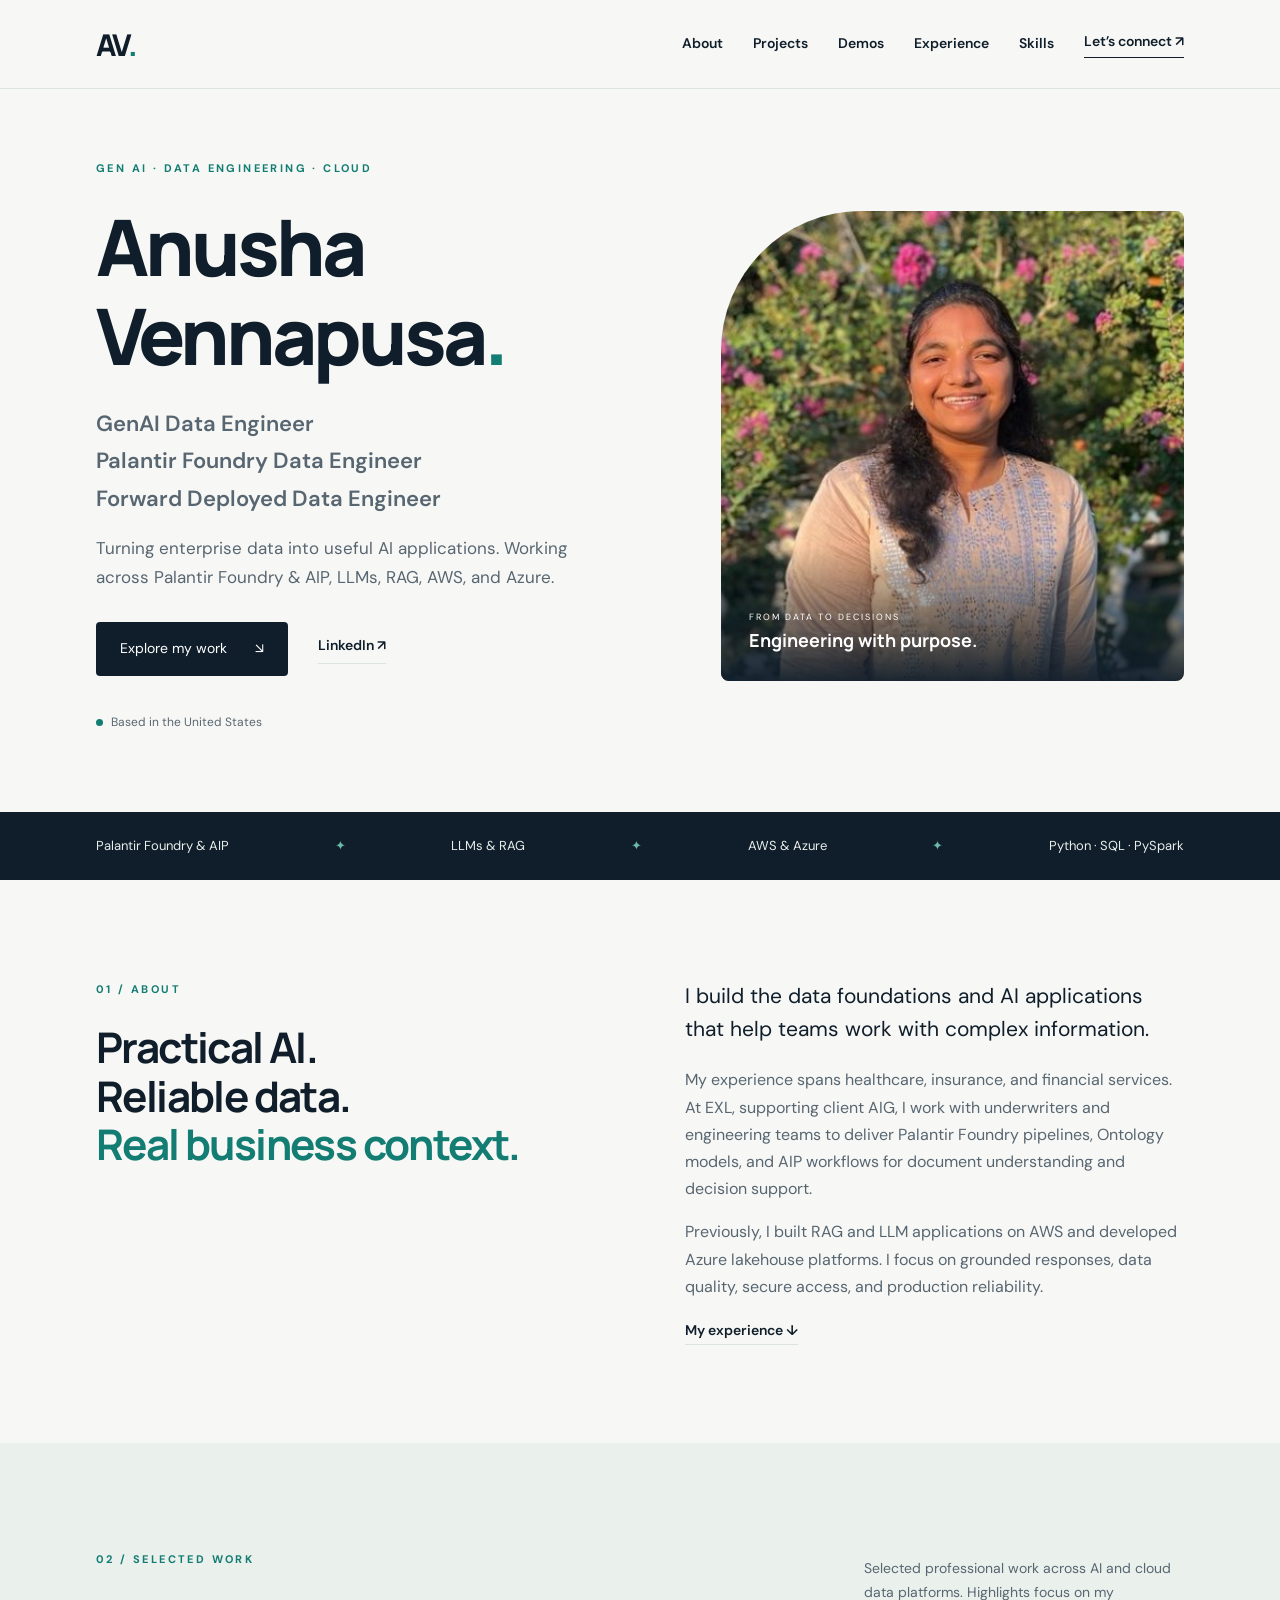
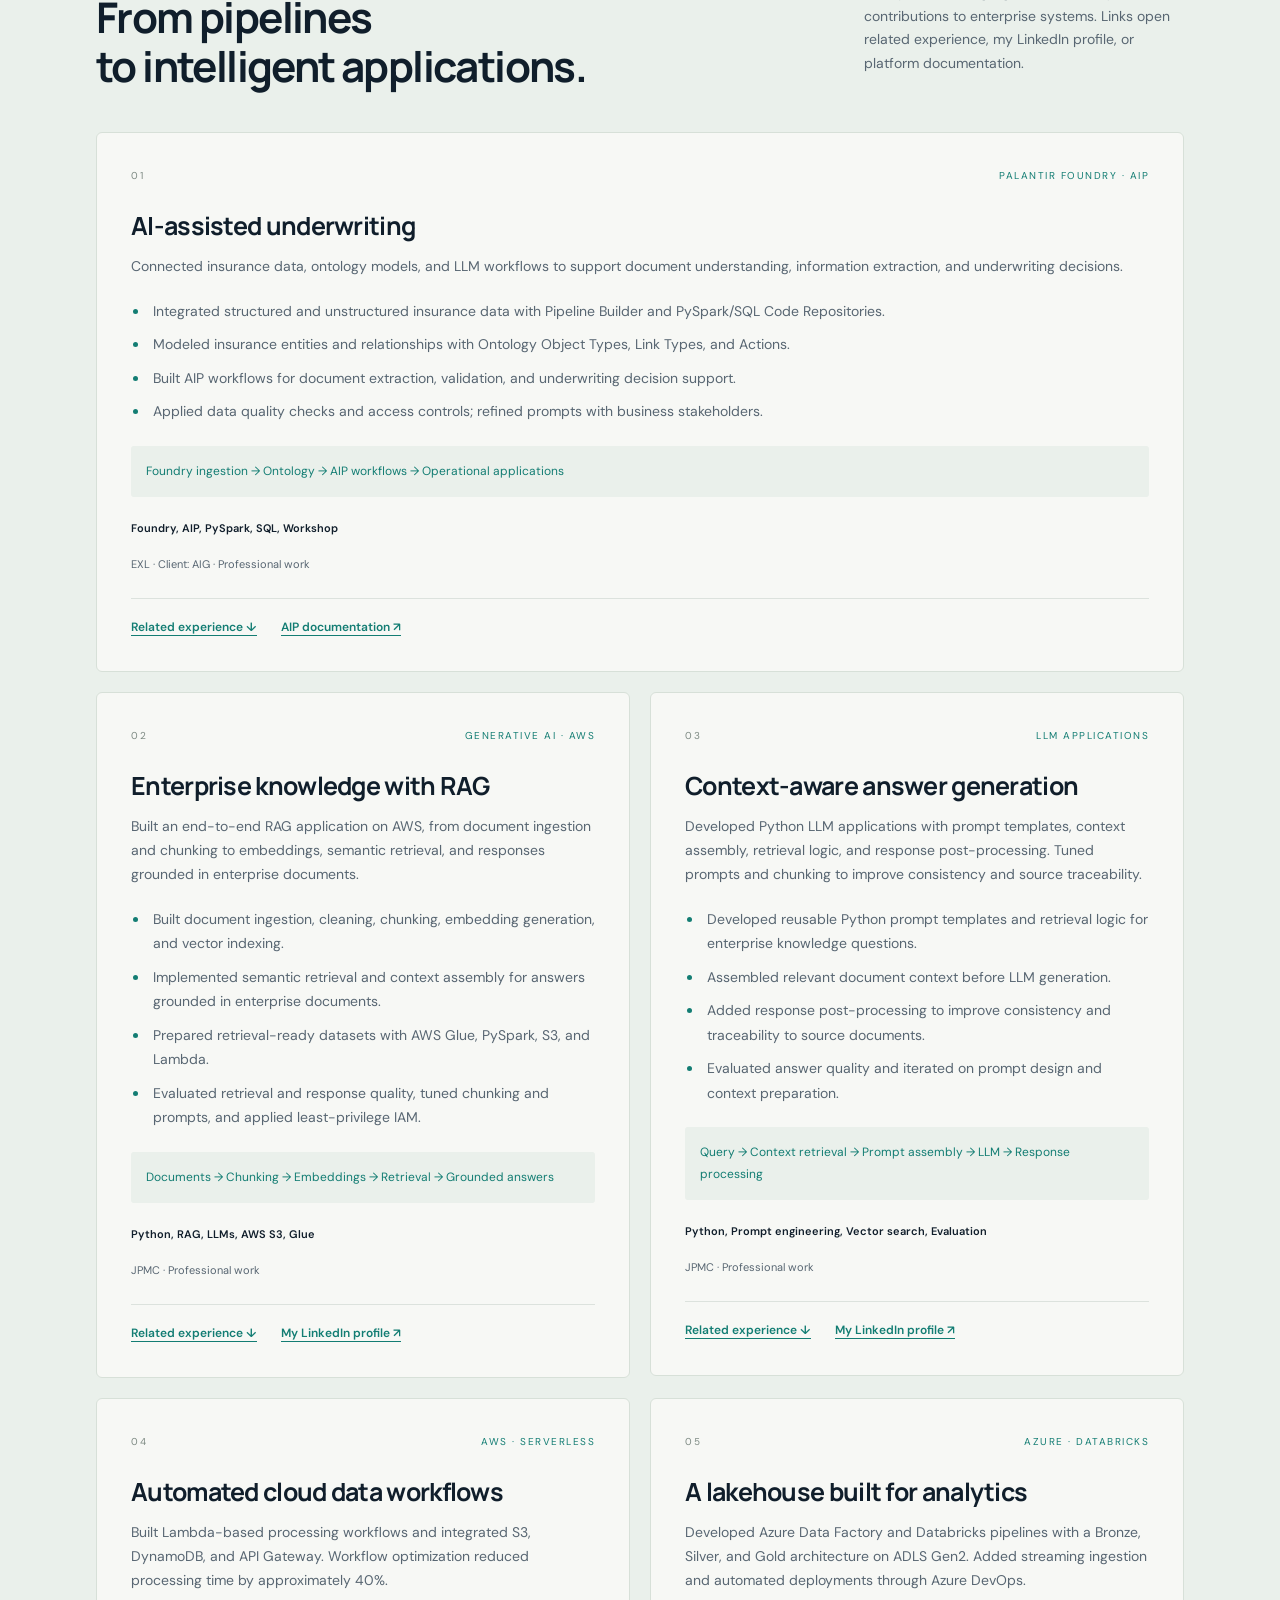
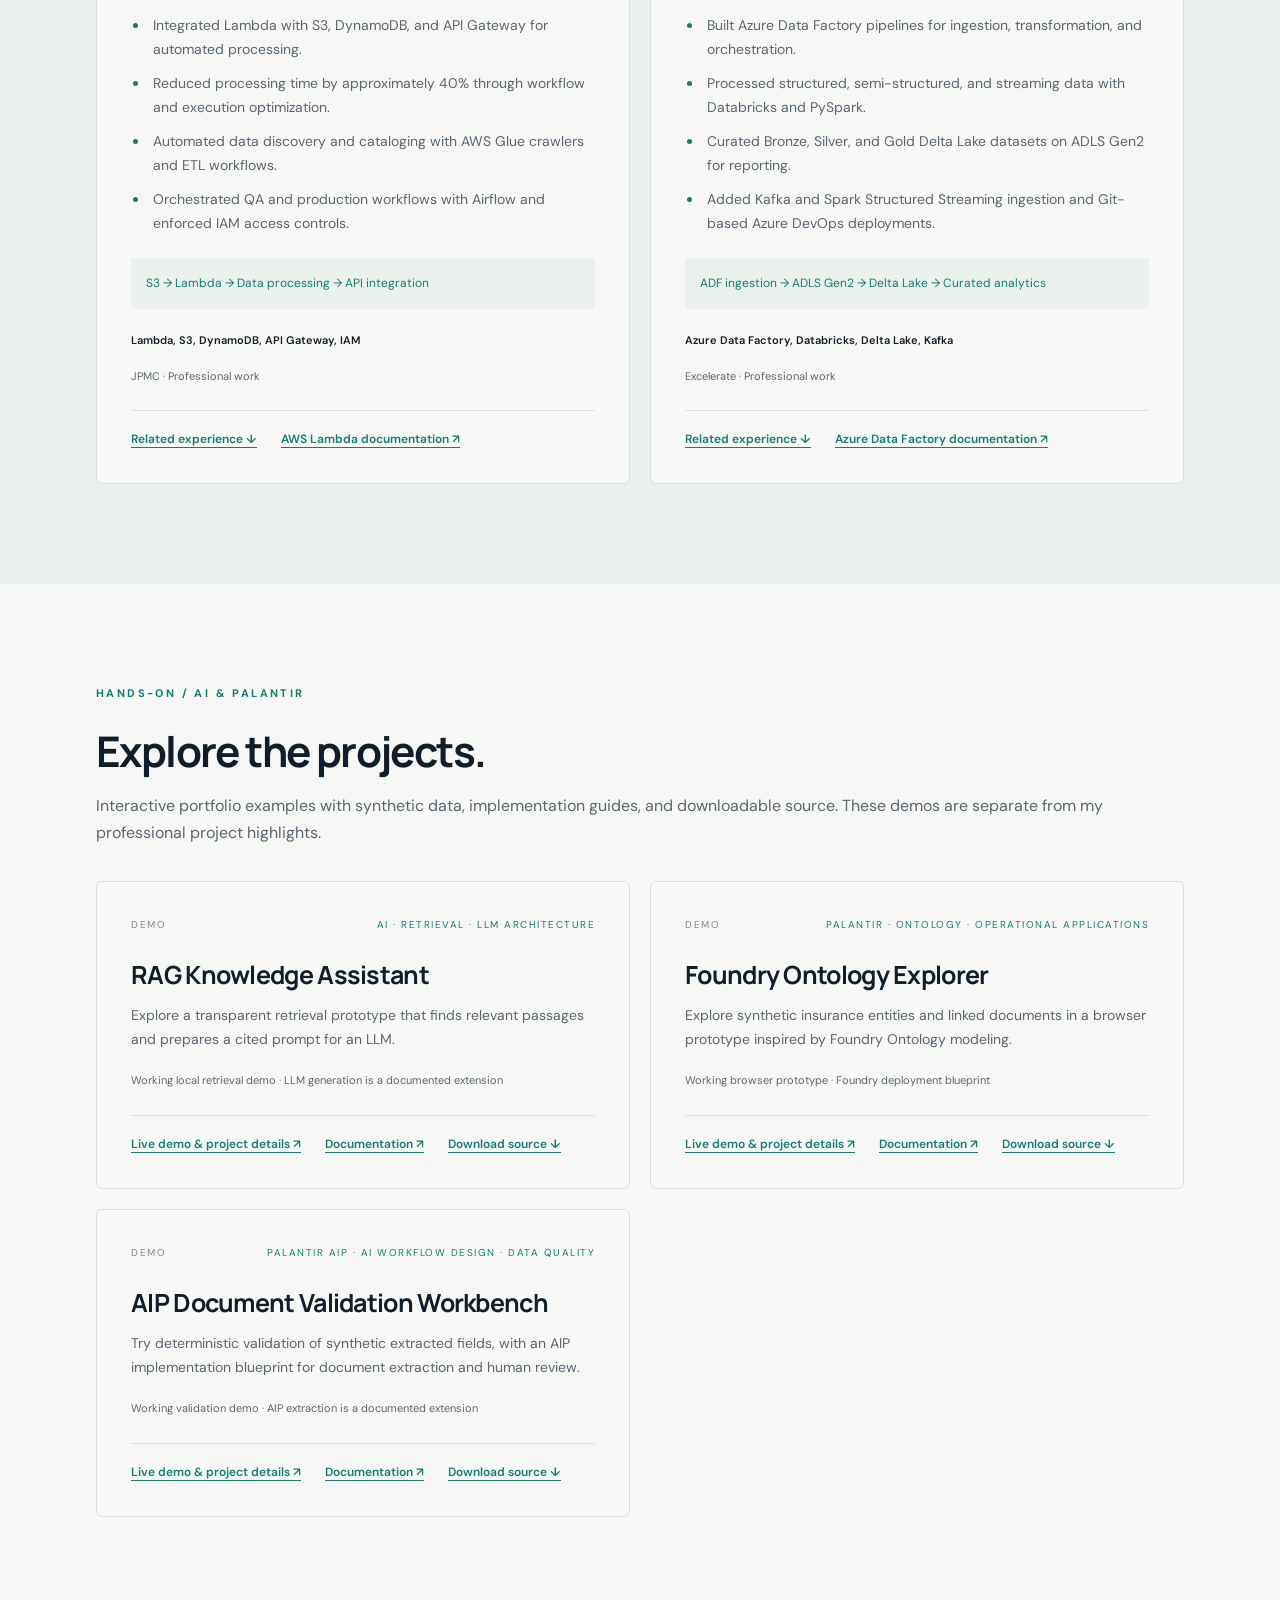
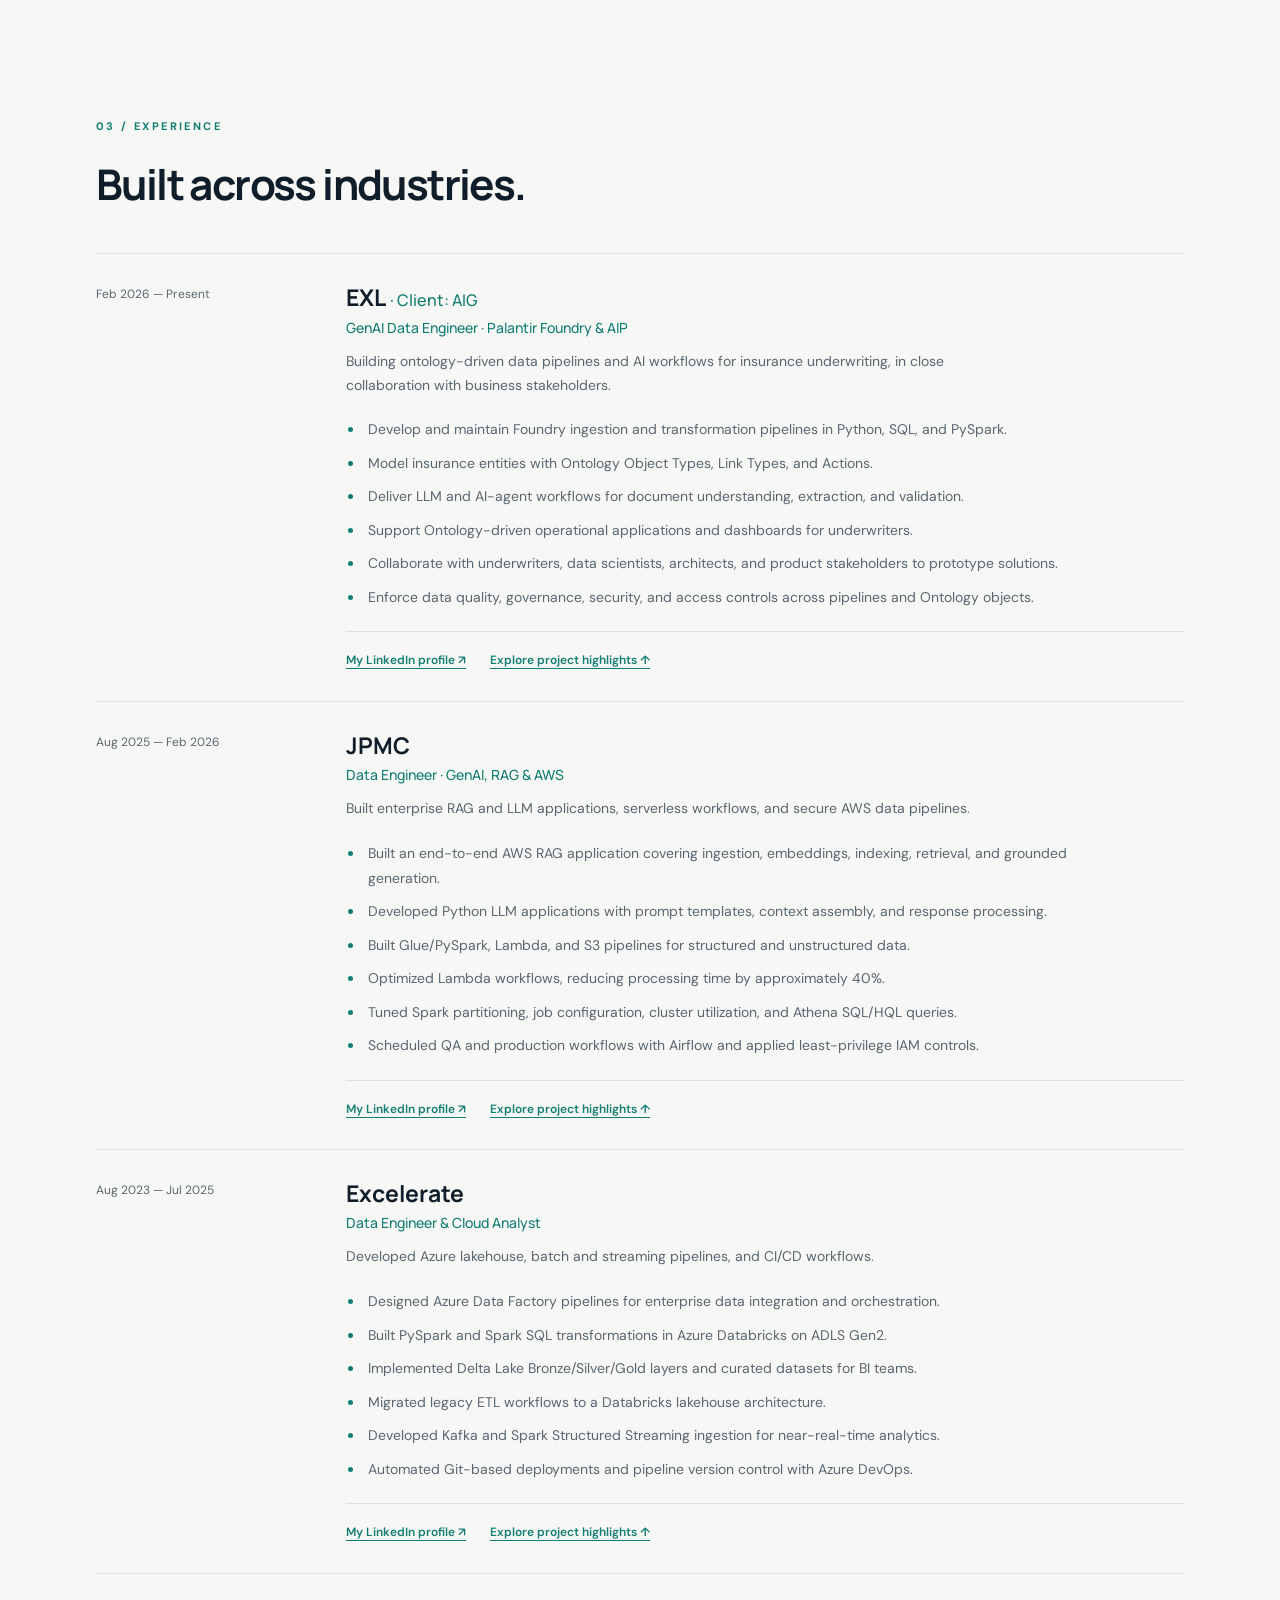
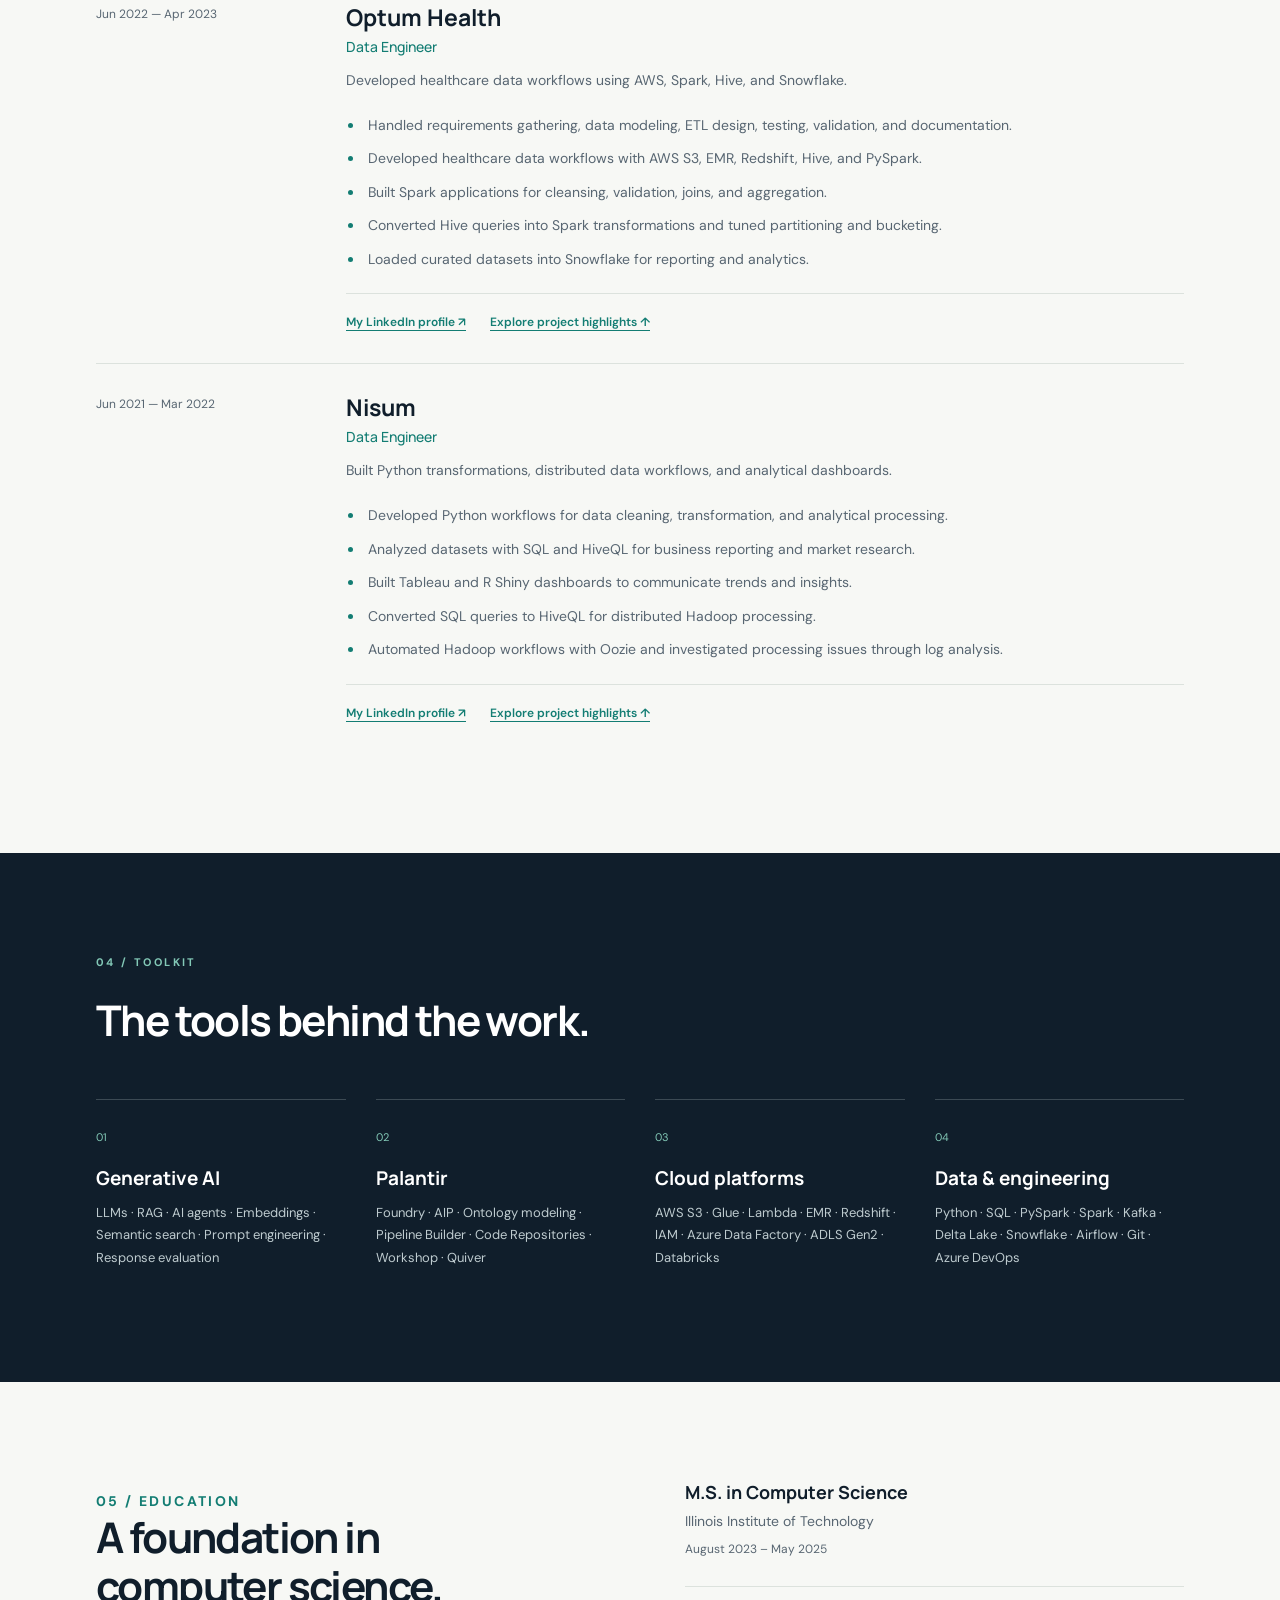
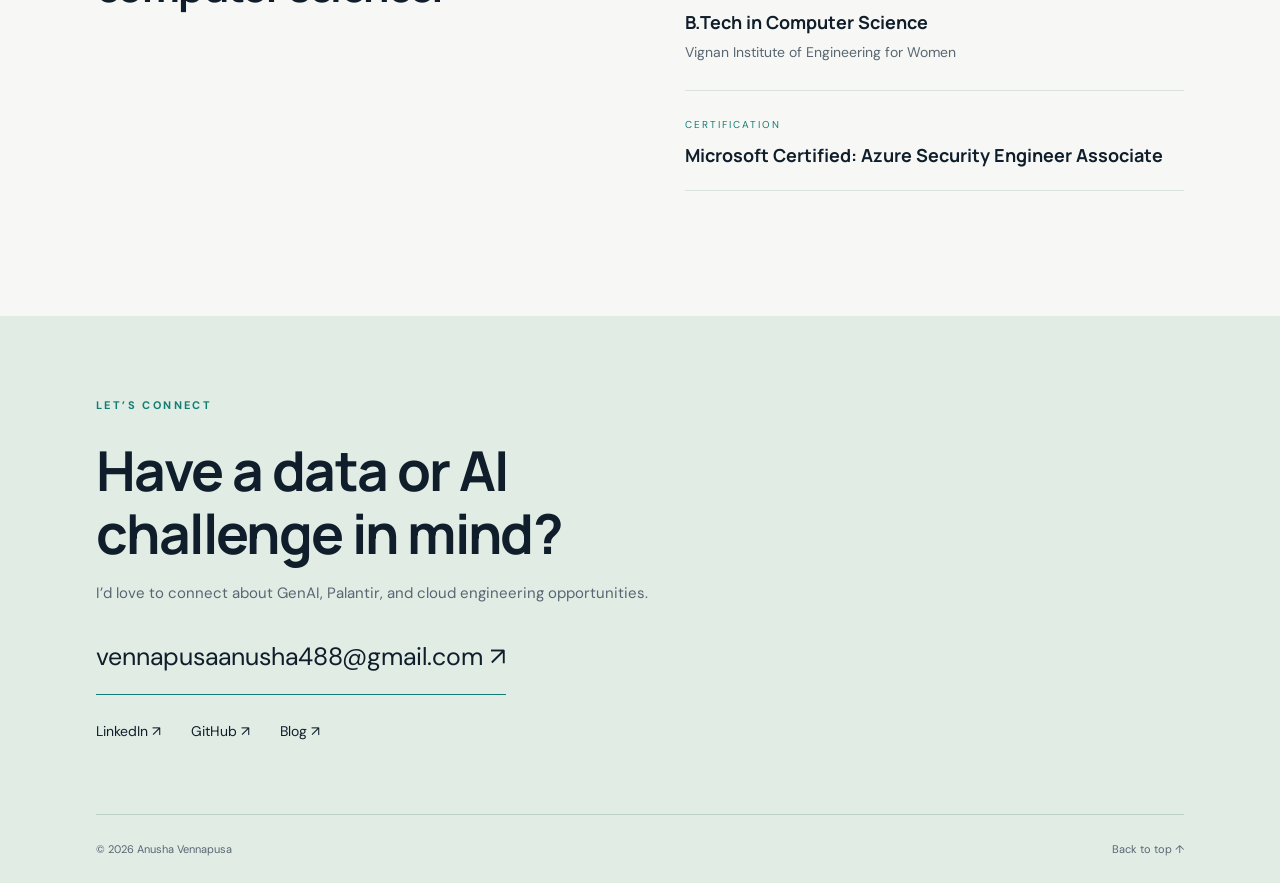
==== commit 50fcb645: "Refresh portfolio with GenAI and Palantir projects" ====
--- a/index.html
+++ b/index.html
@@ -1,398 +1,11 @@
-<!DOCTYPE html>
-<html lang="en">
-
-<head>
-  <meta charset="UTF-8" />
-  <meta name="viewport" content="width=device-width, initial-scale=1.0" />
-  <link rel="icon" href="./assets/img/logo.png" />
-  <link rel="stylesheet" href="assets/css/styles.css" />
-  <link rel="stylesheet" href="https://cdnjs.cloudflare.com/ajax/libs/font-awesome/4.7.0/css/font-awesome.min.css">
-  <link rel="stylesheet" href="https://cdnjs.cloudflare.com/ajax/libs/font-awesome/4.7.0/css/font-awesome.min.css">
-
-  <!-- =====BOX ICONS===== -->
-  <link href="https://cdn.jsdelivr.net/npm/boxicons@2.0.5/css/boxicons.min.css" rel="stylesheet" />
-  <!--===== SCROLL REVEAL =====-->
-  <script src="https://unpkg.com/scrollreveal"></script>
-  <title>Anusha</title>
-</head>
-
-<body>
-  <!--===== HEADER =====-->
-  <header class="l-header">
-    <nav class="nav bd-grid">
-      <div>
-        <!-- &#60;&#62; -->
-        <a href="#home" class="nav-logo"><img src="./assets/img/logo.png" height="70px" alt="H" /></a>
-      </div>
-
-      <div class="nav-menu" id="nav-menu">
-        <ul class="nav-list">
-          <li class="nav-item">
-            <a href="#home" class="nav-link home active">Home</a>
-          </li>
-          <li class="nav-item">
-            <a href="#about" class="nav-link about">About</a>
-          </li>
-          <li class="nav-item">
-            <a href="#skills" class="nav-link skills">Skills</a>
-          </li>
-          <li class="nav-item">
-            <a href="#projects" class="nav-link projects">Projects</a>
-          </li>
-          <li class="nav-item">
-            <a href="#contact" class="nav-link contact">Contact</a>
-          </li>
-          <li class="nav-item">
-          <a href = "#" onclick="myFunction()"> <img src="./assets/img/sumoon.png" alt="" height="20px" width="20px" style="background-color: transparent;"> </a>
-          </li>
-        </ul>
-      </div>
-
-      <div class="nav-toggle" id="nav-toggle">
-        <i class="bx bx-menu"></i>
-      </div>
-    </nav>
-  </header>
-
-  <main class="l-main">
-    <!--===== HOME =====-->
-    <section class="home bd-grid section" id="home">
-      <div class="home-data">
-        <h2 class="home-title">
-          Hi 👋,<br />I'am <span class="home-title-color">Anusha Vennapusa</span><br />
-         <span class="jobTitle" >Machine Learning & Data<br/>
-         Engineer</span> 
-        </h2>
-
-        <a href="https://drive.google.com/file/d/1NGVdz_jobWM6uT1gUArDVWmWb92UCmF1/view?usp=drive_link" target="_blank"
-          class="button">Resume</a>
-
-      </div>
-
-      <div class="home-social">
-        <a href="https://www.linkedin.com/in/vanusha08/" target="_blank" class="home-social-icon"><i
-            class="bx bxl-linkedin"></i></a>
-        <a href="https://github.com/avennapusa48" target="_blank" class="home-social-icon"><i
-            class="bx bxl-github"></i></a>
-        <a href="#" target="_blank" class="home-social-icon"><img class="social" src="images/leetcode.png" alt=""></a>
-      </div>
-
-      <div class="social">
-        <a href="#"><img src="images/linkdin.png" alt=""></a>
-        <a href="#"><img src="images/github.png" alt=""></a>
-        <a href="#"><img src="images/leetcode.png" alt=""></a>
-
-     </div>
-
-      <div class="images">
-        <img class="im1" src="assets/img/shape.png" class="shape">
-        <img class="im2" src="assets/img/My profile.jpg" class="girl">
-      </div>
-
-      
-    </section>
-
-    <!--===== ABOUT =====-->
-    <section class="about section" id="about">
-      <h2 class="section-title">About</h2>
-
-      <div class="about-container bd-grid">
-
-        <div style="text-align: center">
-          <h2 class="about-subtitle">I'am Anusha Vennapusa</h2>
-          <p class="about-text">
-            As a Data Engineer, I thrive on the dynamic intersection of data and technology, where every dataset presents an opportunity to extract meaningful insights and drive impactful decisions. With a relentless passion for transforming raw data into actionable intelligence, I bring a blend of technical expertise and innovative thinking to the table.
-
-During my 11 months of internship experience in data science and data engineering, I've honed my skills in Apache Kafka, PySpark, Apache Spark, EDA, data modeling, and Big Data technologies. My hands-on experience with Amazon Web Services (AWS) has allowed me to architect scalable and efficient data solutions while leveraging the power of cloud computing.
-
-I excel in problem-solving and thrive in fast-paced environments, where I've tackled real-time troubleshooting and devised creative solutions to complex data challenges. My ability to communicate effectively with cross-functional teams ensures seamless collaboration and successful project outcomes.
-
-Proficient in SQL and Python programming languages, I leverage these tools alongside cutting-edge technologies like Databricks, Power BI, and machine learning algorithms to derive actionable insights from data. My dedication to continuous learning drives me to stay abreast of the latest advancements in data engineering, ensuring that I always bring fresh perspectives and innovative solutions to the table.
-
-I am eager to contribute my skills and enthusiasm to a dynamic team where I can continue to grow as a Data Engineer while making a tangible impact on business outcomes. Let's connect and explore how I can add value to your organization's data-driven initiatives.
-          </p>
-          <br />
-          
-          <p>
-            Drop a mail vennapusaanusha771@gmail.com
-            <i style="color: #4070f4; font-size: 1.2rem; cursor: pointer" class="bx bx-copy" id="copy"></i>
-          </p>
-        </div>
-      </div>
-    </section>
-
-
-    <!---========Education ======--->
-    <section class="education section" id="education">
-      <h2 class="section-title">Education</h2>
-      <div class="education-container bd-grid">
-    
-    <div class="education-data">
-      <div class="education-names">
-        <!-- <i class="bx bxl-html5 skills-icon"></i> -->
-        <span class="education-name">Masters (Computer Science)</span>
-        <p class="education-platform ">Illinios Institue of technology , USA</p>
-        <!--<p class="education-duration ">CGPA : 9.2</p>-->
-        <p class="education-duration ">2023 - Present</p>
-
-      </div>
-    </div>
-    <div class="education-data">
-      <div class="education-names">
-        <!-- <i class="bx bxl-html5 skills-icon"></i> -->
-        <span class="education-name">B.Tech (Computer Science)</span>
-        <p class="education-platform ">Viganan's Institue of Science and technology , Vizag</p>
-        <!---p class="education-duration ">Percentage : 87% </p--->
-
-      </div>
-    </div>
-    <!---div class="education-data">
-      <div class="education-names"--->
-        <!--<i class="bx bxl-html5 skills-icon"></i> >
-        <span class="education-name">SSC</span>
-        <p class="education-platform ">SRI G.V.S EM High School,Gudur</p>
-        <p class="education-duration ">CGPA : 9.7 </p>
-
-      </div>
-    </div>
-    </div-->
-
-    <!--===== SKILLS =====-->
-    <section class="skills section" id="skills">
-      <h2 class="section-title">Skills</h2>
-
-      <div class="skills-container bd-grid">
-        <div>
-          <!-- <h2 class="skills-subtitle">Front-end Skills</h2> -->
-
-
-          <div class="skills-data">
-            <div class="skills-names">
-              <img class="skills-icon" src="./assets/img/python.jpg" alt="" />
-              <span class="skills-name">Python</span>
-            </div>
-
-          </div> 
-
-          <div class="skills-data">
-            <div class="skills-names">
-              <img class="skills-icon" src="./assets/img/dsa.png" alt="" />
-              <span class="skills-name">Data Structures and Algorithms</span>
-            </div>
-
-          </div> 
-
-          <div class="skills-data">
-            <div class="skills-names">
-              <img class="skills-icon" src="./assets/img/ml.jpg" alt="" />
-              <span class="skills-name">Machine Learning</span>
-            </div>
-
-          </div> 
-
-          <div class="skills-data">
-            <div class="skills-names">
-              <img class="skills-icon" src="./assets/img/numpy.png" alt="" />
-              <span class="skills-name">Numpy</span>
-            </div>
-
-          </div> 
-
-          <div class="skills-data">
-            <div class="skills-names">
-              <img class="skills-icon" src="./assets/img/panda.png" alt="" />
-              <span class="skills-name">Pandas</span>
-            </div>
-
-          </div> 
-          
-
-          <div class="skills-data">
-            <div class="skills-names">
-              <i class="bx bxl-html5 skills-icon"></i>
-              <span class="skills-name">HTML</span>
-            </div>
-            <!-- <div class="skills-bar skills-html"></div> 
-             <div>
-                <span class="skills-percentage">75%</span>
-              </div>  -->
-          </div>
-          <div class="skills-data">
-            <div class="skills-names">
-              <i class="bx bxl-css3 skills-icon"></i>
-              <span class="skills-name">css</span>
-            </div>
-             <!-- <div class="skills-bar skills-css"></div>  -->
-            <!-- <div>
-                <span class="skills-percentage">70%</span>
-              </div>  -->
-          </div>
-          
-        </div>
-        <div>
-          <!-- <h2 class="skills-subtitle">Back-end Skills</h2> -->
-          <div class="skills-data">
-            <div class="skills-names">
-              <img class="skills-icon" src="./assets/img/sql.png" alt="" />
-              <span class="skills-name">MY SQL</span>
-            </div>
-
-          </div> 
-          <div class="skills-data">
-            <div class="skills-names">
-              <img class="skills-icon" src="./assets/img/express.png" alt="" />
-              <span class="skills-name">ETL</span>
-            </div>
-            <!-- <div class="skills-bar skills-css"></div>  -->
-            <div>
-                <!-- <span class="skills-percentage">70%</span> -->
-              </div> 
-          </div>
-
-          <div class="skills-data">
-            <div class="skills-names">
-              <i class="bx bxl-nodejs skills-icon"></i>
-              <span class="skills-name">Node.js</span>
-            </div>
-            <!-- <div class="skills-bar skills-css"></div> -->
-            <div>
-                <!-- <span class="skills-percentage">70%</span> -->
-              </div> 
-          </div>
-
-          <div class="skills-data">
-            <div class="skills-names">
-              <img class="skills-icon" src="./assets/img/mongodb.png" alt="" />
-              <span class="skills-name">MongoDB</span>
-            </div>
-            <!-- <div class="skills-bar skills-css"></div>  -->
-            <div>
-                <!-- <span class="skills-percentage">70%</span> -->
-              </div> 
-          </div>
-          <div>
-             <!-- <h2 class="skills-subtitle">TOOLS</h2> --> 
-             <div class="skills-data">
-              <div class="skills-names">
-                <img class="skills-icon" src="./assets/img/github.svg" alt="" />
-                <span class="skills-name">Github</span>
-              </div>
-            </div>
-            <div class="skills-data">
-              <div class="skills-names">
-                <img class="skills-icon" src="./assets/img/git.png" alt="" />
-                <span class="skills-name">Git</span>
-              </div>
-
-            </div>
-            <div class="skills-data">
-              <div class="skills-names">
-                <img class="skills-icon" src="./assets/img/catia.jpg" alt="" />
-                <span class="skills-name">AWS</span>
-              </div>
-
-          </div> 
-            
-
-          </div>
-        </div>
-    </section>
-
-    <!--===== Projects =====-->
-    <section class="projects section" id="projects">
-      <h2 class="section-title">Projects</h2>
-
-      <div class="project-container">
-        <div class="project-img">
-          <img src="assets/img/breast.jfif" alt="cult.fit" />
-          <p class="project-title">Breast Cancer Detection Using Deep Learning Algorithms</p>
-          <p class="project-subtitle">
-            1. Developed a deep learning model for early breast cancer detection achieving state-of-the-art accuracy.</b>
-            2. Implemented convolutional neural networks for automated breast cancer diagnosis from mammogram images.<br />
-            3. Deployed a scalable deep learning solution for real-time detection of breast abnormalities in medical imaging. <br />
-            <br />
-            A Mini project, Team Lead
-            . <br />
-            <br />Python| HTML | CSS | Django
-          </p>
-          <div class="project-btns">
-            <a href="https://github.com/Syam916/thermal_lab" target="_blank" class="small-btn button">
-
-              <i class="bx bxl-github"></i>
-            </a>
-            <a href="https://thermallab.up.railway.app/" target="_blank" class="small-btn button">
-              Live
-              <!-- <i class="bx bx-link-external"></i> -->
-            </a>
-            <!-- <a href="https://medium.com/@hgauba4/how-did-our-team-build-the-mednear-clone-241227129f79" target="_blank"
-              class="small-btn button">
-              Blog
-              <i class="bx bx-blog"></i> -->
-            </a>
-          </div>
-        </div>
-
-
-        <div class="project-img">
-          <img src="assets/img/snowflake.avif" alt="Reddit.com" />
-          <p class="project-title">Snowflake Real Time Data Warehouse</p>
-          <p class="project-subtitle">
-            <P>1. Engineered a real-time data warehouse solution using Snowflake for seamless data integration and analytics.<br />
-              2. Implemented Snowflake's architecture for high-performance, scalable data processing and analytics.<br />
-              3. Designed and deployed a Snowflake-based data warehouse solution enabling real-time insights and analytics for business intelligence.</P> <br />
-
-            <br /> Machine Learning | Python | Numpy | Pandas <br />
-            | Snowflake | ETL | AWS <br />
-            Team Member: ANUSHA (Team Lead)
-          </p>
-          <div class="project-btns">
-            <!-- <a href="https://github.com/salakhas/epicGames" target="_blank" class="small-btn button">
-
-              <i class="bx bxl-github"></i>
-            </a> -->
-            <!--a href="#" target="_blank" class="small-btn button"-->
-              
-              <!-- <i class="bx bx-link-external"></i> -->
-            </a>
-            
-          </div>
-        </div>
-
-        
-        
-        
-            
-        </div>
-      </div>
-    </section>
-  </main>
-
-  <!--===== FOOTER + CONTACT=====-->
-  
-  <footer class="footer section" id="contact">
-    <h2 class="section-title">Get in Touch</h2>
-    <p class="footer-title">Anusha Vennapusa</p>
-    <div class="footer-social">
-      <a href="https://www.linkedin.com/in/vanusha08/" target="_blank" class="footer-icon"><i
-          class="bx bxl-linkedin">
-          <br />
-          LinkedIn</i></a>
-      <a href="mailto:vennapusaanusha771@gmail.com" target="_blank" class="footer-icon"><i class="bx bx-mail-send">
-          <br />
-          E-mail</i></a>
-      <a href="tel:+1 (913) 242-4928" target="_blank" class="footer-icon"><i class="bx bx-phone">
-          <br />
-          Phone</i></a>
-      <a href="https://github.com/avennapusa48" target="_blank" class="footer-icon"><i class="bx bxl-github">
-          <br />
-          GitHub
-          </i></a>
-    </div>
-    <p>&#169; 2024 copyright all right reserved</p>
-  </footer>
-
-  <!--===== MAIN JS =====-->
-  <script src="assets/js/main.js"></script>
-</body>
-
-</html>
+<!doctype html>
+<html lang="en"><head><meta charset="utf-8"><meta name="viewport" content="width=device-width,initial-scale=1"><meta name="description" content="Anusha Vennapusa — GenAI Data Engineer, Palantir Foundry Data Engineer, and Forward Deployed Data Engineer specializing in AIP, RAG, AWS, and Azure."><meta name="theme-color" content="#101e2b"><title>Anusha Vennapusa | GenAI, Palantir Foundry & Forward Deployed Data Engineer</title><link rel="stylesheet" href="style.css"><script src="main.js" defer></script></head>
+<body><a class="skip" href="#main">Skip to content</a><header><nav class="wrap"><a class="brand" href="#home" aria-label="Anusha Vennapusa home">AV<span>.</span></a><button class="menu" aria-expanded="false" aria-controls="navigation">Menu</button><div id="navigation"><a href="#about">About</a><a href="#projects">Projects</a><a href="#portfolio-demos">Demos</a><a href="#experience">Experience</a><a href="#skills">Skills</a><a class="nav-contact" href="#contact">Let’s connect ↗</a></div></nav></header>
+<main id="main"><section class="hero wrap" id="home"><div><p class="eyebrow">GEN AI · DATA ENGINEERING · CLOUD</p><h1>Anusha<br>Vennapusa<span>.</span></h1><p class="hero-role">GenAI Data Engineer<br>Palantir Foundry Data Engineer<br>Forward Deployed Data Engineer</p><p class="lead">Turning enterprise data into useful AI applications. Working across Palantir Foundry & AIP, LLMs, RAG, AWS, and Azure.</p><div class="actions"><a class="button" href="#projects">Explore my work <span>↘</span></a><a class="text-link" href="https://www.linkedin.com/in/vanusha08/" target="_blank" rel="noopener noreferrer">LinkedIn ↗</a></div><div class="hero-note"><span></span>Based in the United States</div></div><div class="portrait"><img src="assets/profile.jpg" alt="Anusha Vennapusa" width="520" height="600"><div class="portrait-label"><span>FROM DATA TO DECISIONS</span><strong>Engineering with purpose.</strong></div></div></section>
+<div class="expertise-strip"><div class="wrap">Palantir Foundry & AIP <span>✦</span> LLMs & RAG <span>✦</span> AWS & Azure <span>✦</span> Python · SQL · PySpark</div></div>
+<section id="about" class="section wrap about"><div><p class="eyebrow">01 / ABOUT</p><h2>Practical AI.<br>Reliable data.<br><em>Real business context.</em></h2></div><div><p class="intro">I build the data foundations and AI applications that help teams work with complex information.</p><p>My experience spans healthcare, insurance, and financial services. At EXL, supporting client AIG, I work with underwriters and engineering teams to deliver Palantir Foundry pipelines, Ontology models, and AIP workflows for document understanding and decision support.</p><p>Previously, I built RAG and LLM applications on AWS and developed Azure lakehouse platforms. I focus on grounded responses, data quality, secure access, and production reliability.</p><a class="text-link" href="#experience">My experience ↓</a></div></section>
+<section id="projects" class="section projects-section"><div class="wrap"><div class="section-head"><div><p class="eyebrow">02 / SELECTED WORK</p><h2>From pipelines<br>to intelligent applications.</h2></div><p>Selected professional work across AI and cloud data platforms. Highlights focus on my contributions to enterprise systems. Links open related experience, my LinkedIn profile, or platform documentation.</p></div><div class="project-grid"><article class="project"><div class="project-top"><span>01</span><span>Palantir Foundry · AIP</span></div><h3>AI-assisted underwriting</h3><p>Connected insurance data, ontology models, and LLM workflows to support document understanding, information extraction, and underwriting decisions.</p><ul class="detail-list"><li>Integrated structured and unstructured insurance data with Pipeline Builder and PySpark/SQL Code Repositories.</li><li>Modeled insurance entities and relationships with Ontology Object Types, Link Types, and Actions.</li><li>Built AIP workflows for document extraction, validation, and underwriting decision support.</li><li>Applied data quality checks and access controls; refined prompts with business stakeholders.</li></ul><div class="flow">Foundry ingestion → Ontology → AIP workflows → Operational applications</div><p class="tools">Foundry, AIP, PySpark, SQL, Workshop</p><small>EXL · Client: AIG · Professional work</small><div class="card-links"><a href="#job-0">Related experience ↓</a><a href="https://www.palantir.com/docs/foundry/aip/overview/" target="_blank" rel="noopener noreferrer">AIP documentation ↗</a></div></article><article class="project"><div class="project-top"><span>02</span><span>Generative AI · AWS</span></div><h3>Enterprise knowledge with RAG</h3><p>Built an end-to-end RAG application on AWS, from document ingestion and chunking to embeddings, semantic retrieval, and responses grounded in enterprise documents.</p><ul class="detail-list"><li>Built document ingestion, cleaning, chunking, embedding generation, and vector indexing.</li><li>Implemented semantic retrieval and context assembly for answers grounded in enterprise documents.</li><li>Prepared retrieval-ready datasets with AWS Glue, PySpark, S3, and Lambda.</li><li>Evaluated retrieval and response quality, tuned chunking and prompts, and applied least-privilege IAM.</li></ul><div class="flow">Documents → Chunking → Embeddings → Retrieval → Grounded answers</div><p class="tools">Python, RAG, LLMs, AWS S3, Glue</p><small>JPMC · Professional work</small><div class="card-links"><a href="#job-1">Related experience ↓</a><a href="https://www.linkedin.com/in/vanusha08/" target="_blank" rel="noopener noreferrer">My LinkedIn profile ↗</a></div></article><article class="project"><div class="project-top"><span>03</span><span>LLM applications</span></div><h3>Context-aware answer generation</h3><p>Developed Python LLM applications with prompt templates, context assembly, retrieval logic, and response post-processing. Tuned prompts and chunking to improve consistency and source traceability.</p><ul class="detail-list"><li>Developed reusable Python prompt templates and retrieval logic for enterprise knowledge questions.</li><li>Assembled relevant document context before LLM generation.</li><li>Added response post-processing to improve consistency and traceability to source documents.</li><li>Evaluated answer quality and iterated on prompt design and context preparation.</li></ul><div class="flow">Query → Context retrieval → Prompt assembly → LLM → Response processing</div><p class="tools">Python, Prompt engineering, Vector search, Evaluation</p><small>JPMC · Professional work</small><div class="card-links"><a href="#job-1">Related experience ↓</a><a href="https://www.linkedin.com/in/vanusha08/" target="_blank" rel="noopener noreferrer">My LinkedIn profile ↗</a></div></article><article class="project"><div class="project-top"><span>04</span><span>AWS · Serverless</span></div><h3>Automated cloud data workflows</h3><p>Built Lambda-based processing workflows and integrated S3, DynamoDB, and API Gateway. Workflow optimization reduced processing time by approximately 40%.</p><ul class="detail-list"><li>Integrated Lambda with S3, DynamoDB, and API Gateway for automated processing.</li><li>Reduced processing time by approximately 40% through workflow and execution optimization.</li><li>Automated data discovery and cataloging with AWS Glue crawlers and ETL workflows.</li><li>Orchestrated QA and production workflows with Airflow and enforced IAM access controls.</li></ul><div class="flow">S3 → Lambda → Data processing → API integration</div><p class="tools">Lambda, S3, DynamoDB, API Gateway, IAM</p><small>JPMC · Professional work</small><div class="card-links"><a href="#job-1">Related experience ↓</a><a href="https://docs.aws.amazon.com/lambda/latest/dg/welcome.html" target="_blank" rel="noopener noreferrer">AWS Lambda documentation ↗</a></div></article><article class="project"><div class="project-top"><span>05</span><span>Azure · Databricks</span></div><h3>A lakehouse built for analytics</h3><p>Developed Azure Data Factory and Databricks pipelines with a Bronze, Silver, and Gold architecture on ADLS Gen2. Added streaming ingestion and automated deployments through Azure DevOps.</p><ul class="detail-list"><li>Built Azure Data Factory pipelines for ingestion, transformation, and orchestration.</li><li>Processed structured, semi-structured, and streaming data with Databricks and PySpark.</li><li>Curated Bronze, Silver, and Gold Delta Lake datasets on ADLS Gen2 for reporting.</li><li>Added Kafka and Spark Structured Streaming ingestion and Git-based Azure DevOps deployments.</li></ul><div class="flow">ADF ingestion → ADLS Gen2 → Delta Lake → Curated analytics</div><p class="tools">Azure Data Factory, Databricks, Delta Lake, Kafka</p><small>Excelerate · Professional work</small><div class="card-links"><a href="#job-2">Related experience ↓</a><a href="https://learn.microsoft.com/en-us/azure/data-factory/introduction" target="_blank" rel="noopener noreferrer">Azure Data Factory documentation ↗</a></div></article></div></div></section>
+<section id="portfolio-demos" class="section wrap"><p class="eyebrow">HANDS-ON / AI & PALANTIR</p><h2>Explore the projects.</h2><p>Interactive portfolio examples with synthetic data, implementation guides, and downloadable source. These demos are separate from my professional project highlights.</p><div class="project-grid demo-grid"><article class="project"><div class="project-top"><span>DEMO</span><span>AI · Retrieval · LLM architecture</span></div><h3>RAG Knowledge Assistant</h3><p>Explore a transparent retrieval prototype that finds relevant passages and prepares a cited prompt for an LLM.</p><small>Working local retrieval demo · LLM generation is a documented extension</small><div class="card-links"><a href="projects/rag-knowledge-assistant.html">Live demo & project details ↗</a><a href="projects/rag-knowledge-assistant.html#implementation">Documentation ↗</a><a href="projects/rag-knowledge-assistant.zip" download>Download source ↓</a></div></article><article class="project"><div class="project-top"><span>DEMO</span><span>Palantir · Ontology · Operational applications</span></div><h3>Foundry Ontology Explorer</h3><p>Explore synthetic insurance entities and linked documents in a browser prototype inspired by Foundry Ontology modeling.</p><small>Working browser prototype · Foundry deployment blueprint</small><div class="card-links"><a href="projects/foundry-ontology-explorer.html">Live demo & project details ↗</a><a href="projects/foundry-ontology-explorer.html#implementation">Documentation ↗</a><a href="projects/foundry-ontology-explorer.zip" download>Download source ↓</a></div></article><article class="project"><div class="project-top"><span>DEMO</span><span>Palantir AIP · AI workflow design · Data quality</span></div><h3>AIP Document Validation Workbench</h3><p>Try deterministic validation of synthetic extracted fields, with an AIP implementation blueprint for document extraction and human review.</p><small>Working validation demo · AIP extraction is a documented extension</small><div class="card-links"><a href="projects/aip-document-quality.html">Live demo & project details ↗</a><a href="projects/aip-document-quality.html#implementation">Documentation ↗</a><a href="projects/aip-document-quality.zip" download>Download source ↓</a></div></article></div></section><section id="experience" class="section wrap"><p class="eyebrow">03 / EXPERIENCE</p><h2>Built across industries.</h2><div class="timeline"><article class="job" id="job-0"><span class="date">Feb 2026 — Present</span><div><h3>EXL <span class="client-label">· Client: AIG</span></h3><h4>GenAI Data Engineer · Palantir Foundry & AIP</h4><p>Building ontology-driven data pipelines and AI workflows for insurance underwriting, in close collaboration with business stakeholders.</p><ul class="detail-list"><li>Develop and maintain Foundry ingestion and transformation pipelines in Python, SQL, and PySpark.</li><li>Model insurance entities with Ontology Object Types, Link Types, and Actions.</li><li>Deliver LLM and AI-agent workflows for document understanding, extraction, and validation.</li><li>Support Ontology-driven operational applications and dashboards for underwriters.</li><li>Collaborate with underwriters, data scientists, architects, and product stakeholders to prototype solutions.</li><li>Enforce data quality, governance, security, and access controls across pipelines and Ontology objects.</li></ul><div class="card-links"><a href="https://www.linkedin.com/in/vanusha08/" target="_blank" rel="noopener noreferrer">My LinkedIn profile ↗</a><a href="#projects">Explore project highlights ↑</a></div></div></article><article class="job" id="job-1"><span class="date">Aug 2025 — Feb 2026</span><div><h3>JPMC</h3><h4>Data Engineer · GenAI, RAG & AWS</h4><p>Built enterprise RAG and LLM applications, serverless workflows, and secure AWS data pipelines.</p><ul class="detail-list"><li>Built an end-to-end AWS RAG application covering ingestion, embeddings, indexing, retrieval, and grounded generation.</li><li>Developed Python LLM applications with prompt templates, context assembly, and response processing.</li><li>Built Glue/PySpark, Lambda, and S3 pipelines for structured and unstructured data.</li><li>Optimized Lambda workflows, reducing processing time by approximately 40%.</li><li>Tuned Spark partitioning, job configuration, cluster utilization, and Athena SQL/HQL queries.</li><li>Scheduled QA and production workflows with Airflow and applied least-privilege IAM controls.</li></ul><div class="card-links"><a href="https://www.linkedin.com/in/vanusha08/" target="_blank" rel="noopener noreferrer">My LinkedIn profile ↗</a><a href="#projects">Explore project highlights ↑</a></div></div></article><article class="job" id="job-2"><span class="date">Aug 2023 — Jul 2025</span><div><h3>Excelerate</h3><h4>Data Engineer & Cloud Analyst</h4><p>Developed Azure lakehouse, batch and streaming pipelines, and CI/CD workflows.</p><ul class="detail-list"><li>Designed Azure Data Factory pipelines for enterprise data integration and orchestration.</li><li>Built PySpark and Spark SQL transformations in Azure Databricks on ADLS Gen2.</li><li>Implemented Delta Lake Bronze/Silver/Gold layers and curated datasets for BI teams.</li><li>Migrated legacy ETL workflows to a Databricks lakehouse architecture.</li><li>Developed Kafka and Spark Structured Streaming ingestion for near-real-time analytics.</li><li>Automated Git-based deployments and pipeline version control with Azure DevOps.</li></ul><div class="card-links"><a href="https://www.linkedin.com/in/vanusha08/" target="_blank" rel="noopener noreferrer">My LinkedIn profile ↗</a><a href="#projects">Explore project highlights ↑</a></div></div></article><article class="job" id="job-3"><span class="date">Jun 2022 — Apr 2023</span><div><h3>Optum Health</h3><h4>Data Engineer</h4><p>Developed healthcare data workflows using AWS, Spark, Hive, and Snowflake.</p><ul class="detail-list"><li>Handled requirements gathering, data modeling, ETL design, testing, validation, and documentation.</li><li>Developed healthcare data workflows with AWS S3, EMR, Redshift, Hive, and PySpark.</li><li>Built Spark applications for cleansing, validation, joins, and aggregation.</li><li>Converted Hive queries into Spark transformations and tuned partitioning and bucketing.</li><li>Loaded curated datasets into Snowflake for reporting and analytics.</li></ul><div class="card-links"><a href="https://www.linkedin.com/in/vanusha08/" target="_blank" rel="noopener noreferrer">My LinkedIn profile ↗</a><a href="#projects">Explore project highlights ↑</a></div></div></article><article class="job" id="job-4"><span class="date">Jun 2021 — Mar 2022</span><div><h3>Nisum</h3><h4>Data Engineer</h4><p>Built Python transformations, distributed data workflows, and analytical dashboards.</p><ul class="detail-list"><li>Developed Python workflows for data cleaning, transformation, and analytical processing.</li><li>Analyzed datasets with SQL and HiveQL for business reporting and market research.</li><li>Built Tableau and R Shiny dashboards to communicate trends and insights.</li><li>Converted SQL queries to HiveQL for distributed Hadoop processing.</li><li>Automated Hadoop workflows with Oozie and investigated processing issues through log analysis.</li></ul><div class="card-links"><a href="https://www.linkedin.com/in/vanusha08/" target="_blank" rel="noopener noreferrer">My LinkedIn profile ↗</a><a href="#projects">Explore project highlights ↑</a></div></div></article></div></section>
+<section id="skills" class="section skills-section"><div class="wrap"><p class="eyebrow">04 / TOOLKIT</p><h2>The tools behind the work.</h2><div class="skills-grid"><article><span>01</span><h3>Generative AI</h3><p>LLMs · RAG · AI agents · Embeddings · Semantic search · Prompt engineering · Response evaluation</p></article><article><span>02</span><h3>Palantir</h3><p>Foundry · AIP · Ontology modeling · Pipeline Builder · Code Repositories · Workshop · Quiver</p></article><article><span>03</span><h3>Cloud platforms</h3><p>AWS S3 · Glue · Lambda · EMR · Redshift · IAM · Azure Data Factory · ADLS Gen2 · Databricks</p></article><article><span>04</span><h3>Data & engineering</h3><p>Python · SQL · PySpark · Spark · Kafka · Delta Lake · Snowflake · Airflow · Git · Azure DevOps</p></article></div></div></section>
+<section class="section wrap education"><div><p class="eyebrow">05 / EDUCATION</p><h2>A foundation in<br>computer science.</h2></div><div><article><h3>M.S. in Computer Science</h3><p>Illinois Institute of Technology</p><small>August 2023 – May 2025</small></article><article><h3>B.Tech in Computer Science</h3><p>Vignan Institute of Engineering for Women</p></article><article class="cert"><span>Certification</span><h3>Microsoft Certified: Azure Security Engineer Associate</h3></article></div></section>
+<section id="contact" class="contact"><div class="wrap"><p class="eyebrow">LET’S CONNECT</p><h2>Have a data or AI<br>challenge in mind?</h2><p>I’d love to connect about GenAI, Palantir, and cloud engineering opportunities.</p><a class="email" href="mailto:vennapusaanusha488@gmail.com">vennapusaanusha488@gmail.com ↗</a><div class="contact-links"><a href="https://www.linkedin.com/in/vanusha08/" target="_blank" rel="noopener noreferrer">LinkedIn ↗</a><a href="https://github.com/avennapusa48" target="_blank" rel="noopener noreferrer">GitHub ↗</a><a href="https://anushareddy-vennapusa.blogspot.com/" target="_blank" rel="noopener noreferrer">Blog ↗</a></div><footer><span>© <span id="year">2026</span> Anusha Vennapusa</span><a href="#home">Back to top ↑</a></footer></div></section></main></body></html>
--- a/style.css
+++ b/style.css
@@ -0,0 +1,7 @@
+@import url('https://fonts.googleapis.com/css2?family=DM+Sans:wght@400;500;600;700&family=Manrope:wght@400;500;600;700;800&display=swap');
+:root{--ink:#101e2b;--muted:#586672;--accent:#137d73;--paper:#f7f8f5;--line:#dce2dd}*{box-sizing:border-box}html{scroll-behavior:smooth;scroll-padding-top:100px}body{margin:0;background:var(--paper);color:var(--ink);font-family:'DM Sans',sans-serif;line-height:1.7}a{color:inherit;text-decoration:none}button{font:inherit}img{max-width:100%;display:block}.wrap{max-width:1160px;margin:auto;padding:0 36px}header{background:rgba(247,248,245,.97);position:sticky;top:0;z-index:10;border-bottom:1px solid var(--line)}nav{height:88px;display:flex;align-items:center;justify-content:space-between}.brand{font-family:Manrope,sans-serif;font-weight:800;font-size:30px;letter-spacing:-2px}.brand span,h1 span{color:var(--accent)}#navigation{display:flex;gap:30px;align-items:center;font-size:14px;font-weight:600}.nav-contact{border-bottom:1px solid var(--ink);padding-bottom:4px}.menu{display:none}.hero{display:grid;grid-template-columns:1.2fr 1fr;gap:70px;align-items:center;padding-top:70px;padding-bottom:80px}.eyebrow{font-size:11px;font-weight:700;letter-spacing:2.4px;color:var(--accent);margin:0 0 24px}h1,h2,h3,h4{font-family:Manrope,sans-serif;line-height:1.15;margin:0}h1{font-size:clamp(48px,6.2vw,78px);letter-spacing:-4px;font-weight:800}.hero-role{font-size:22px;margin:24px 0 14px;font-weight:600}.lead{color:var(--muted);font-size:17px;max-width:480px}.actions{display:flex;align-items:center;gap:30px;margin-top:30px}.button{background:var(--ink);color:white;padding:15px 24px;font-size:14px;border-radius:4px}.button span{margin-left:24px}.text-link{font-weight:600;font-size:14px;border-bottom:1px solid var(--line);padding-bottom:5px}.hero-note{font-size:12px;color:var(--muted);margin-top:36px;display:flex;align-items:center;gap:8px}.hero-note span{width:7px;height:7px;border-radius:50%;background:var(--accent)}.portrait{position:relative;background:#dbe9e3;border-radius:140px 8px 8px 8px;overflow:hidden}.portrait img{width:100%;height:470px;object-fit:cover;object-position:center 25%}.portrait-label{position:absolute;bottom:0;padding:25px 28px;background:linear-gradient(transparent,rgba(16,30,43,.95));color:white;width:100%;padding-top:65px}.portrait-label span{font-size:9px;letter-spacing:2px;display:block}.portrait-label strong{font-family:Manrope;font-size:18px}.expertise-strip{background:var(--ink);color:#e7eeeb;font-size:13px}.expertise-strip .wrap{display:flex;justify-content:space-between;align-items:center;padding-top:23px;padding-bottom:23px}.expertise-strip span{color:#6cb9a7}.section{padding-top:100px;padding-bottom:100px;scroll-margin-top:20px}h2{font-size:clamp(30px,3.3vw,43px);letter-spacing:-1.6px;font-weight:700}h2 em{font-style:normal;color:var(--accent)}p{color:var(--muted)}.about,.education{display:grid;grid-template-columns:1fr 1fr;gap:90px}.about p{margin-top:0}.about .intro{font-size:21px;color:var(--ink);line-height:1.55}.projects-section{background:#eaf0eb}.section-head{display:flex;justify-content:space-between;gap:50px;align-items:end;margin-bottom:42px}.section-head>p{max-width:320px;font-size:14px}.project-grid{display:grid;grid-template-columns:1fr 1fr;gap:20px}.project{background:var(--paper);padding:34px;border:1px solid #d7e0d8;border-radius:6px}.project:first-child{grid-column:1/-1}.project-top{display:flex;justify-content:space-between;gap:15px;font-size:10px;text-transform:uppercase;letter-spacing:1.5px;color:var(--accent);margin-bottom:28px}.project-top>span:first-child{color:#7c8982}.project h3{font-size:25px;letter-spacing:-.7px}.project p{font-size:14px}.flow{font-size:12px;color:var(--accent);background:#eaf0eb;padding:15px;border-radius:3px;line-height:1.8;margin:22px 0}.tools{font-size:11px!important;font-weight:600;color:var(--ink)}.project small{color:var(--muted);font-size:11px}.timeline{margin-top:45px}.job{display:grid;grid-template-columns:220px 1fr;gap:30px;padding:30px 0;border-top:1px solid var(--line)}.date{font-size:12px;color:var(--muted)}.job h3{font-size:23px}.job h4{font-size:14px;font-weight:500;margin-top:9px;color:var(--accent)}.job p{font-size:14px;max-width:650px;margin-bottom:0}.skills-section{background:var(--ink);color:white}.skills-section .eyebrow{color:#83c9b7}.skills-grid{display:grid;grid-template-columns:repeat(4,1fr);gap:30px;margin-top:55px}.skills-grid article{border-top:1px solid #3c4a54;padding-top:22px}.skills-grid span{color:#83c9b7;font-size:11px}.skills-grid h3{font-size:19px;margin-top:18px}.skills-grid p{color:#becbcf;font-size:13px}.education article{padding-bottom:25px;margin-bottom:25px;border-bottom:1px solid var(--line)}.education h3{font-size:18px}.education p{margin:8px 0 0;font-size:14px}.education small{color:var(--muted);font-size:12px}.cert span{font-size:10px;text-transform:uppercase;letter-spacing:2px;color:var(--accent);display:block;margin-bottom:12px}.contact{background:#e1ece5;padding:80px 0 0}.contact h2{font-size:clamp(36px,4.3vw,56px)}.contact>div>p:not(.eyebrow){font-size:15px}.email{display:inline-block;font-size:clamp(14px,2.1vw,25px);border-bottom:1px solid var(--accent);padding:15px 0;margin-bottom:25px;overflow-wrap:anywhere}.contact-links{display:flex;gap:30px;font-size:14px}footer{display:flex;justify-content:space-between;border-top:1px solid #bdcfc2;margin-top:70px;padding:25px 0;font-size:11px;color:var(--muted)}a:focus-visible,button:focus-visible{outline:3px solid #168b80;outline-offset:6px}a:hover{color:var(--accent)}.button:hover{background:var(--accent);color:white}.skip{position:fixed;top:-100px;left:20px;background:white;padding:10px;z-index:30}.skip:focus{top:10px}@media(max-width:850px){.hero{gap:30px}h1{letter-spacing:-2px}.portrait img{height:420px}.about,.education{gap:40px}.skills-grid{grid-template-columns:1fr 1fr}#navigation{gap:18px}.expertise-strip .wrap{flex-wrap:wrap;gap:12px}.section-head{align-items:start;flex-direction:column;gap:16px}.section-head>p{max-width:600px}}@media(max-width:600px){.wrap{padding-left:22px;padding-right:22px}nav{height:72px}.menu{display:block;background:transparent;border:1px solid var(--line);border-radius:4px;padding:5px 12px;font-size:13px}#navigation{display:none;position:absolute;top:72px;left:0;right:0;background:var(--paper);padding:24px;box-shadow:0 15px 20px #101e2b15;flex-direction:column;align-items:start}#navigation.open{display:flex}.hero{grid-template-columns:1fr;padding-top:45px;padding-bottom:45px;gap:40px}h1{font-size:54px}.hero-role{font-size:20px}.portrait{max-width:420px;width:100%;margin:auto}.portrait img{height:380px}.section{padding-top:65px;padding-bottom:65px}.about,.education{grid-template-columns:1fr;gap:30px}.project-grid{grid-template-columns:1fr}.project{padding:25px}.project h3{font-size:23px}.project:first-child{grid-column:auto}.project-top{font-size:9px}.job{grid-template-columns:1fr;gap:12px}.skills-grid{gap:24px}.skills-grid h3{font-size:17px}.expertise-strip{font-size:11px}.expertise-strip span{display:none}.expertise-strip .wrap{justify-content:center;column-gap:20px}.contact{padding-top:60px}.actions{gap:22px}footer{gap:20px}.contact-links{gap:24px}}@media(prefers-reduced-motion:reduce){html{scroll-behavior:auto}}
+.detail-list{padding-left:18px;margin:20px 0;color:var(--muted);font-size:14px;line-height:1.75}.detail-list li{margin:9px 0;padding-left:4px}.detail-list li::marker{color:var(--accent)}.card-links{display:flex;flex-wrap:wrap;gap:12px 24px;margin-top:22px;padding-top:18px;border-top:1px solid var(--line);font-size:12px;font-weight:600}.card-links a{color:var(--accent);text-decoration:underline;text-underline-offset:4px}.job[id]{scroll-margin-top:110px}.job .detail-list{max-width:740px}.project-grid{align-items:start}
+
+.client-label{font-size:.7em;font-weight:500;color:var(--accent)}
+
+.demo-grid{margin-top:35px}.demo-grid .project:first-child{grid-column:auto}
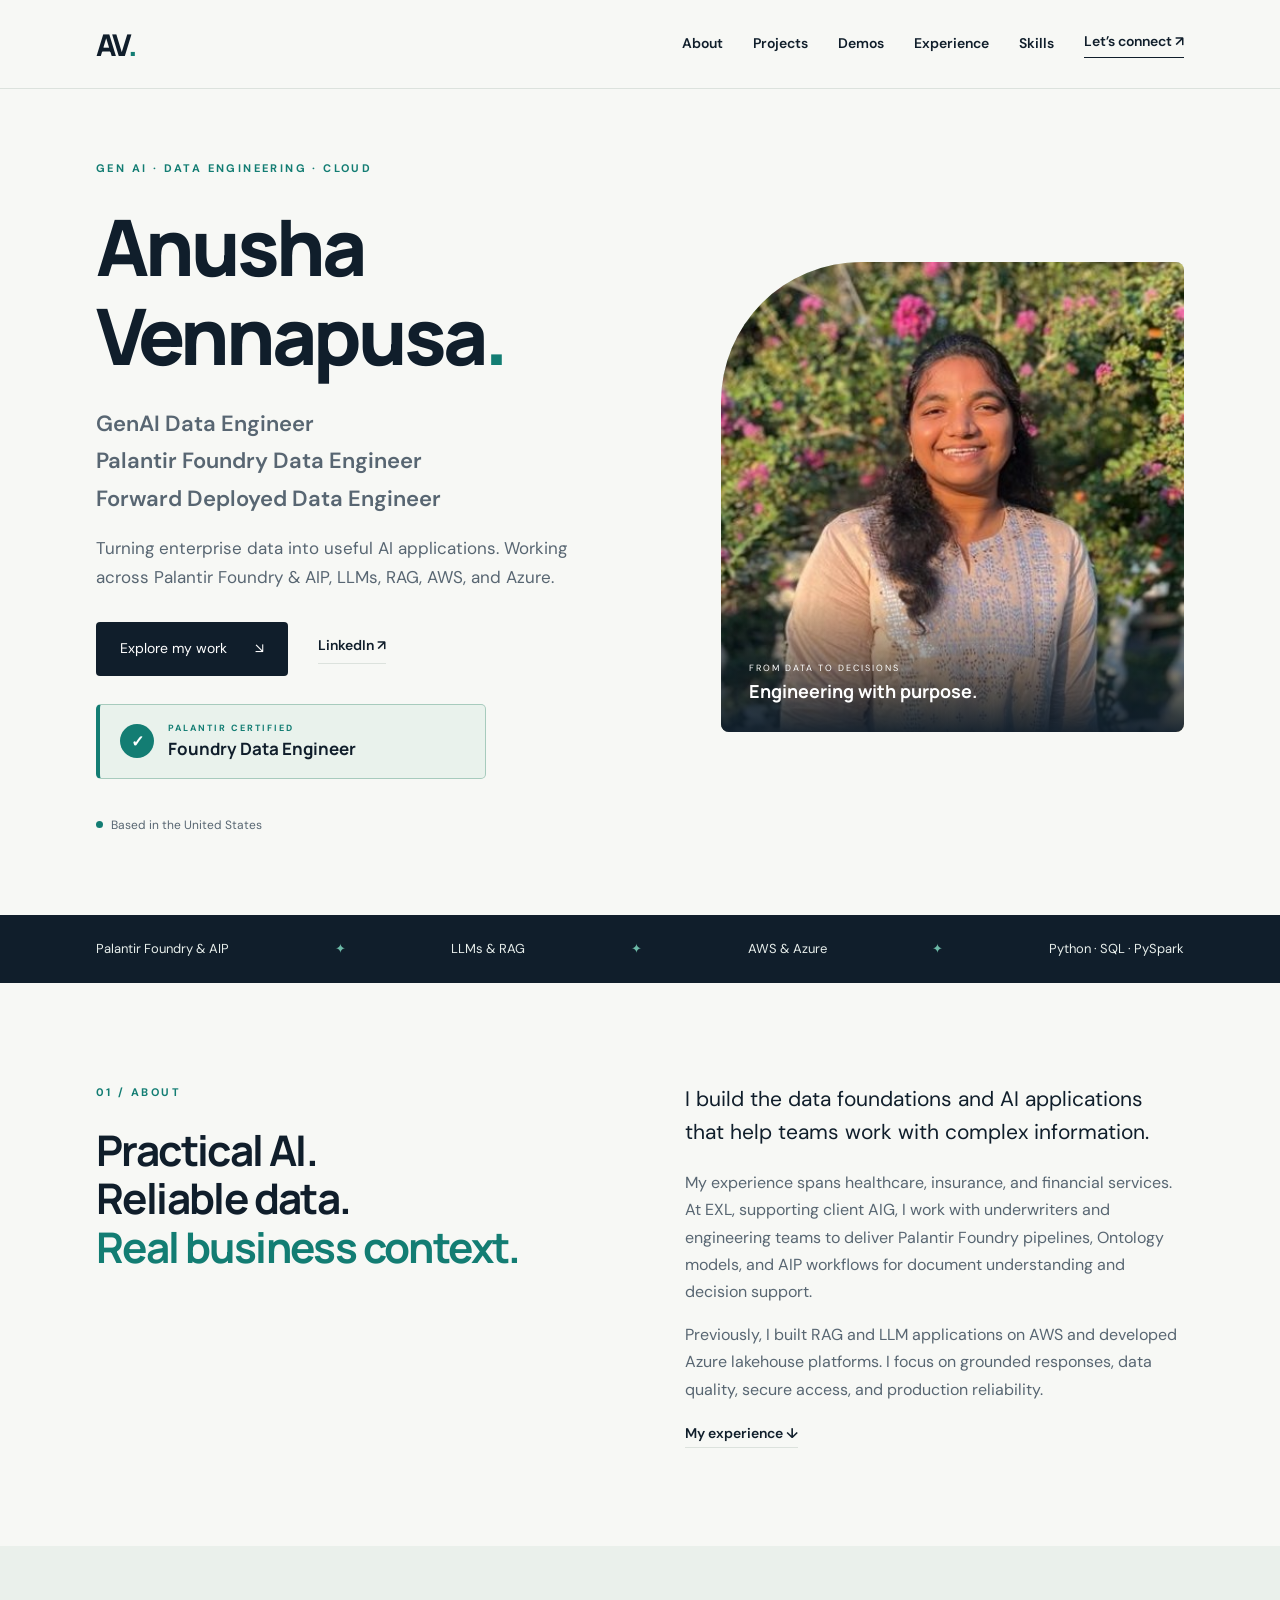
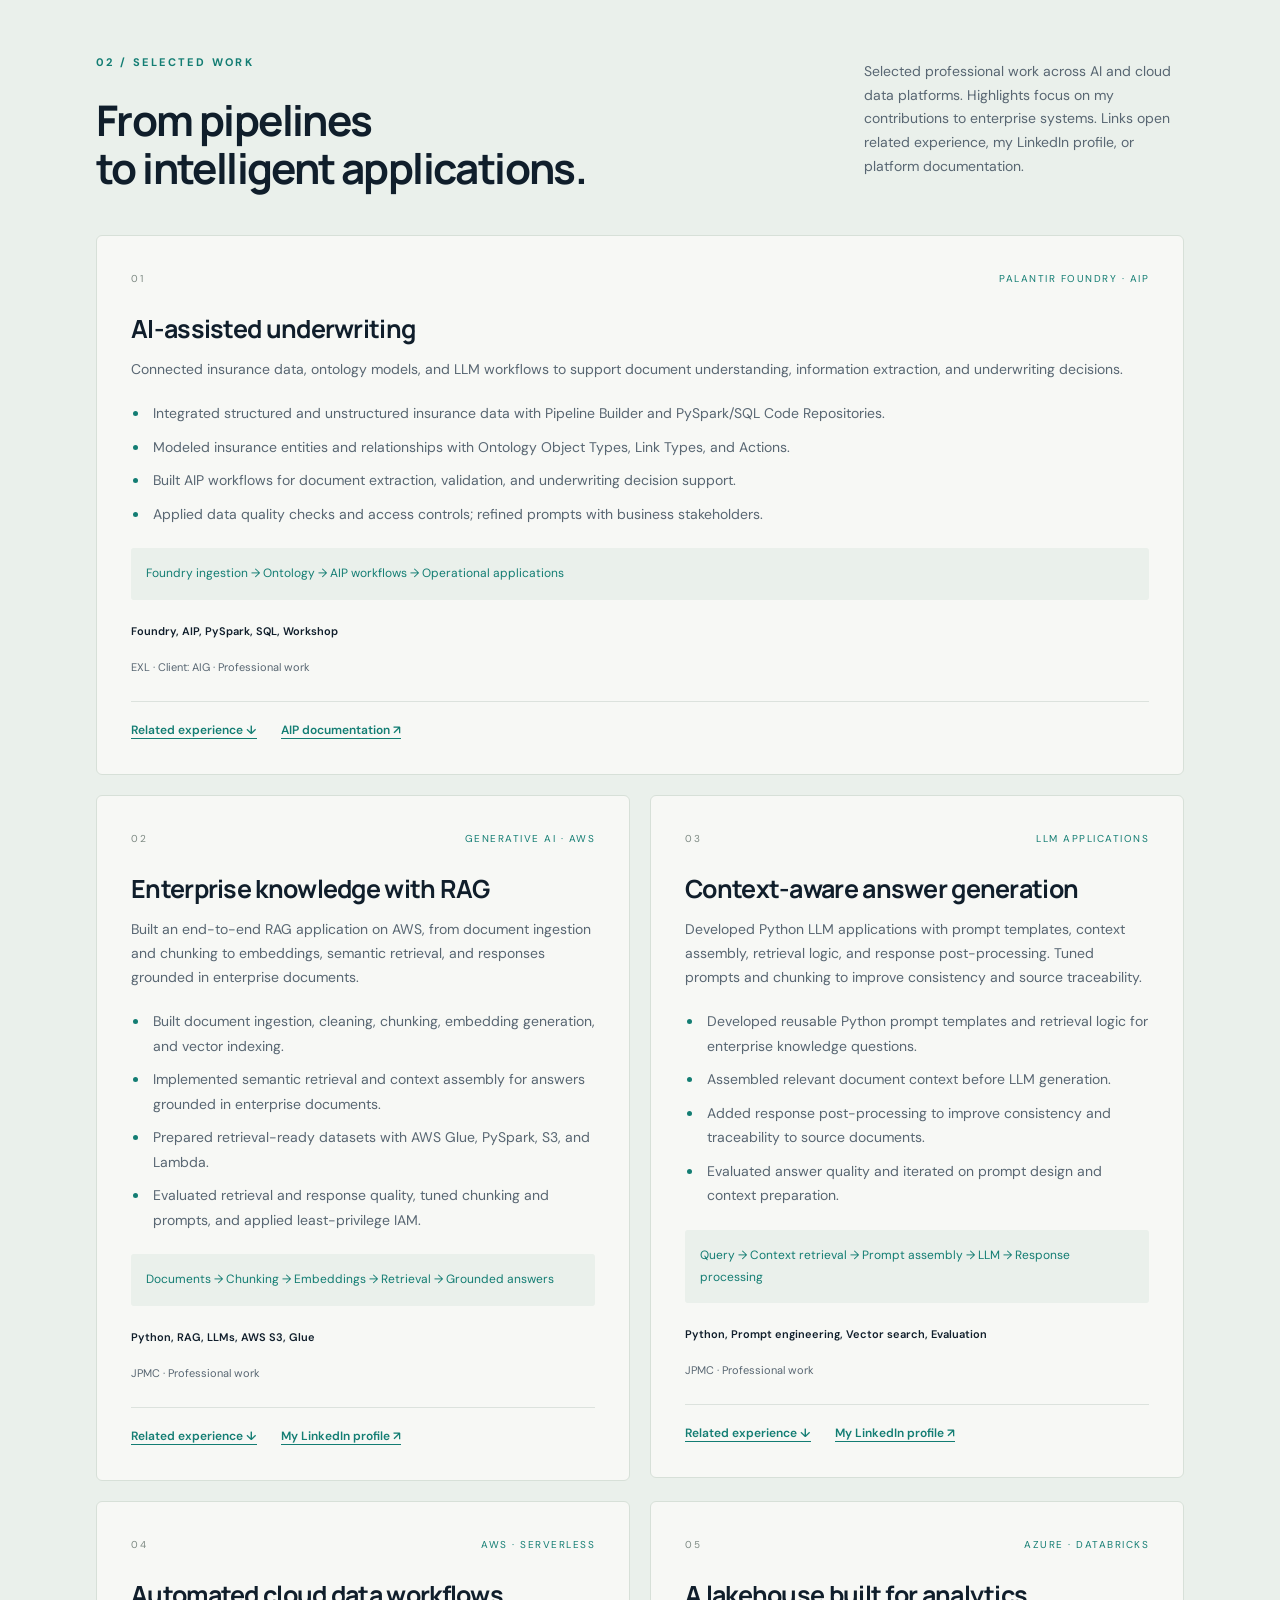
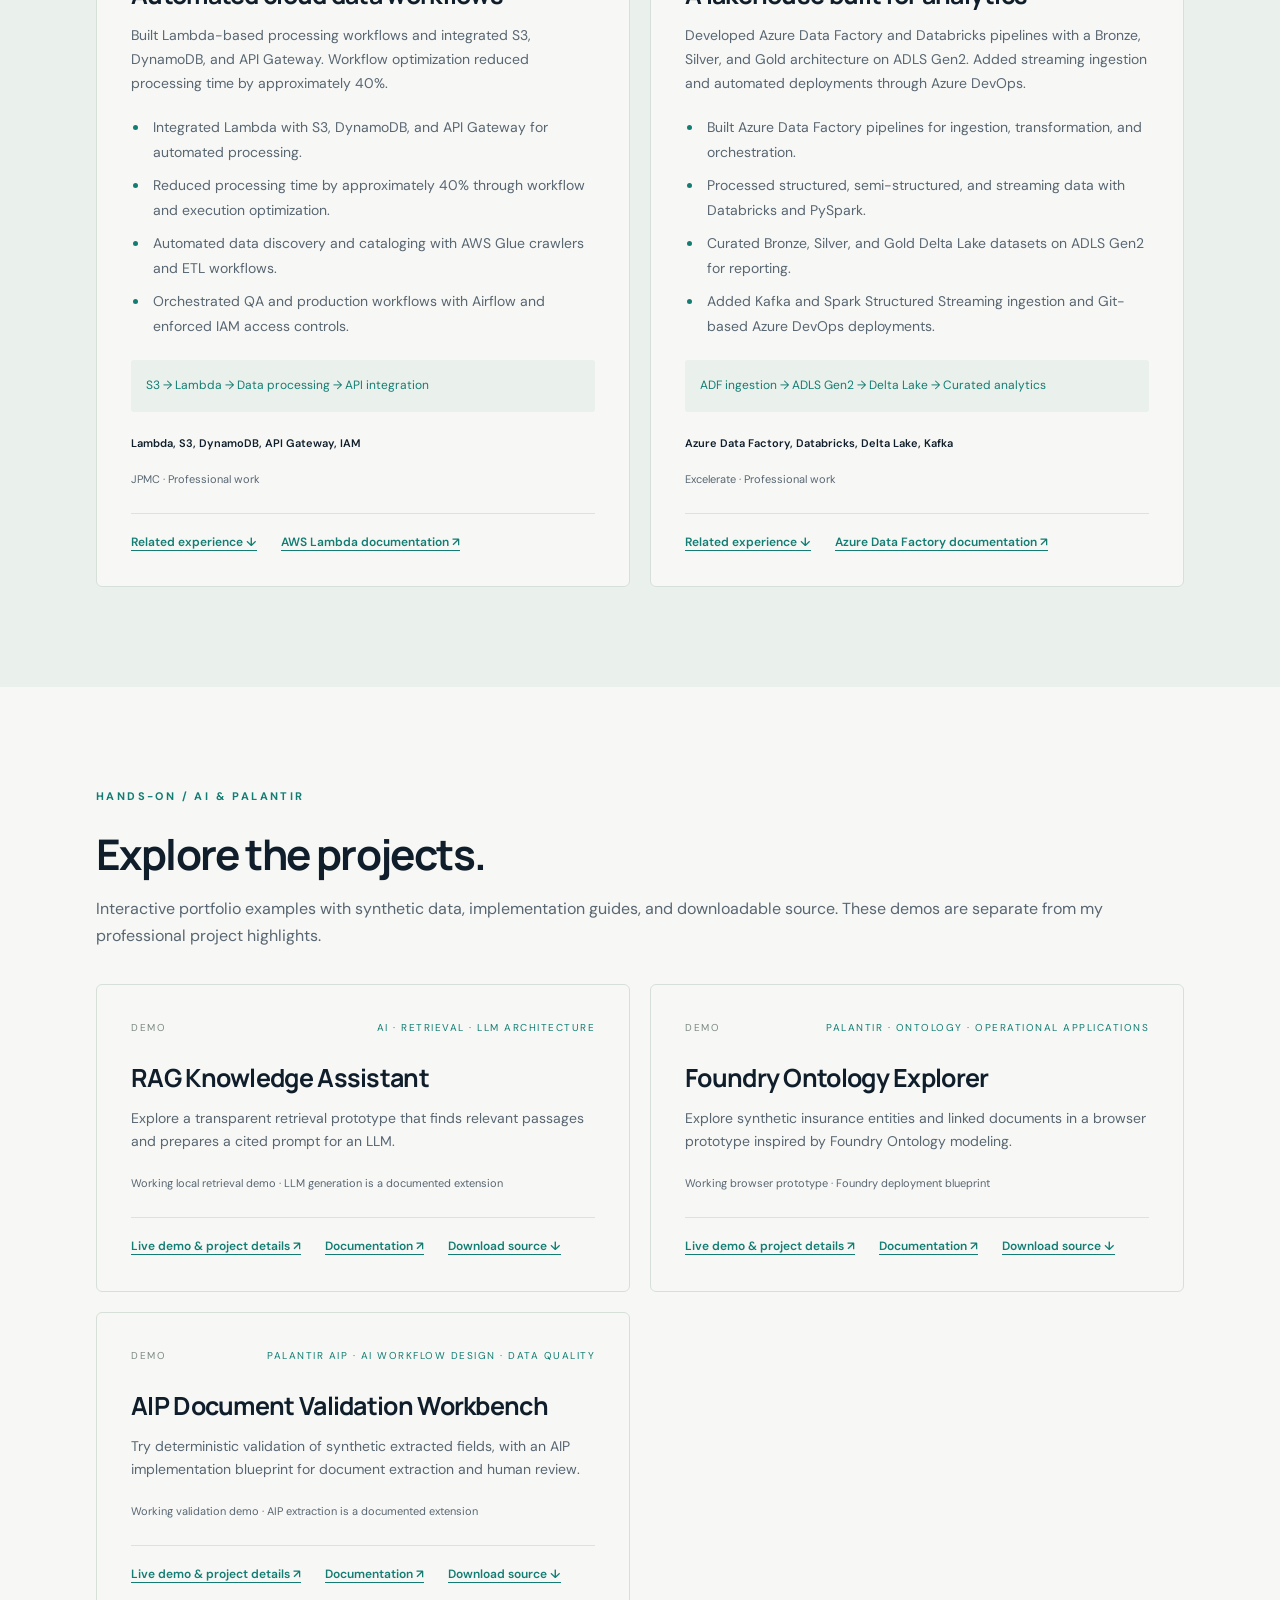
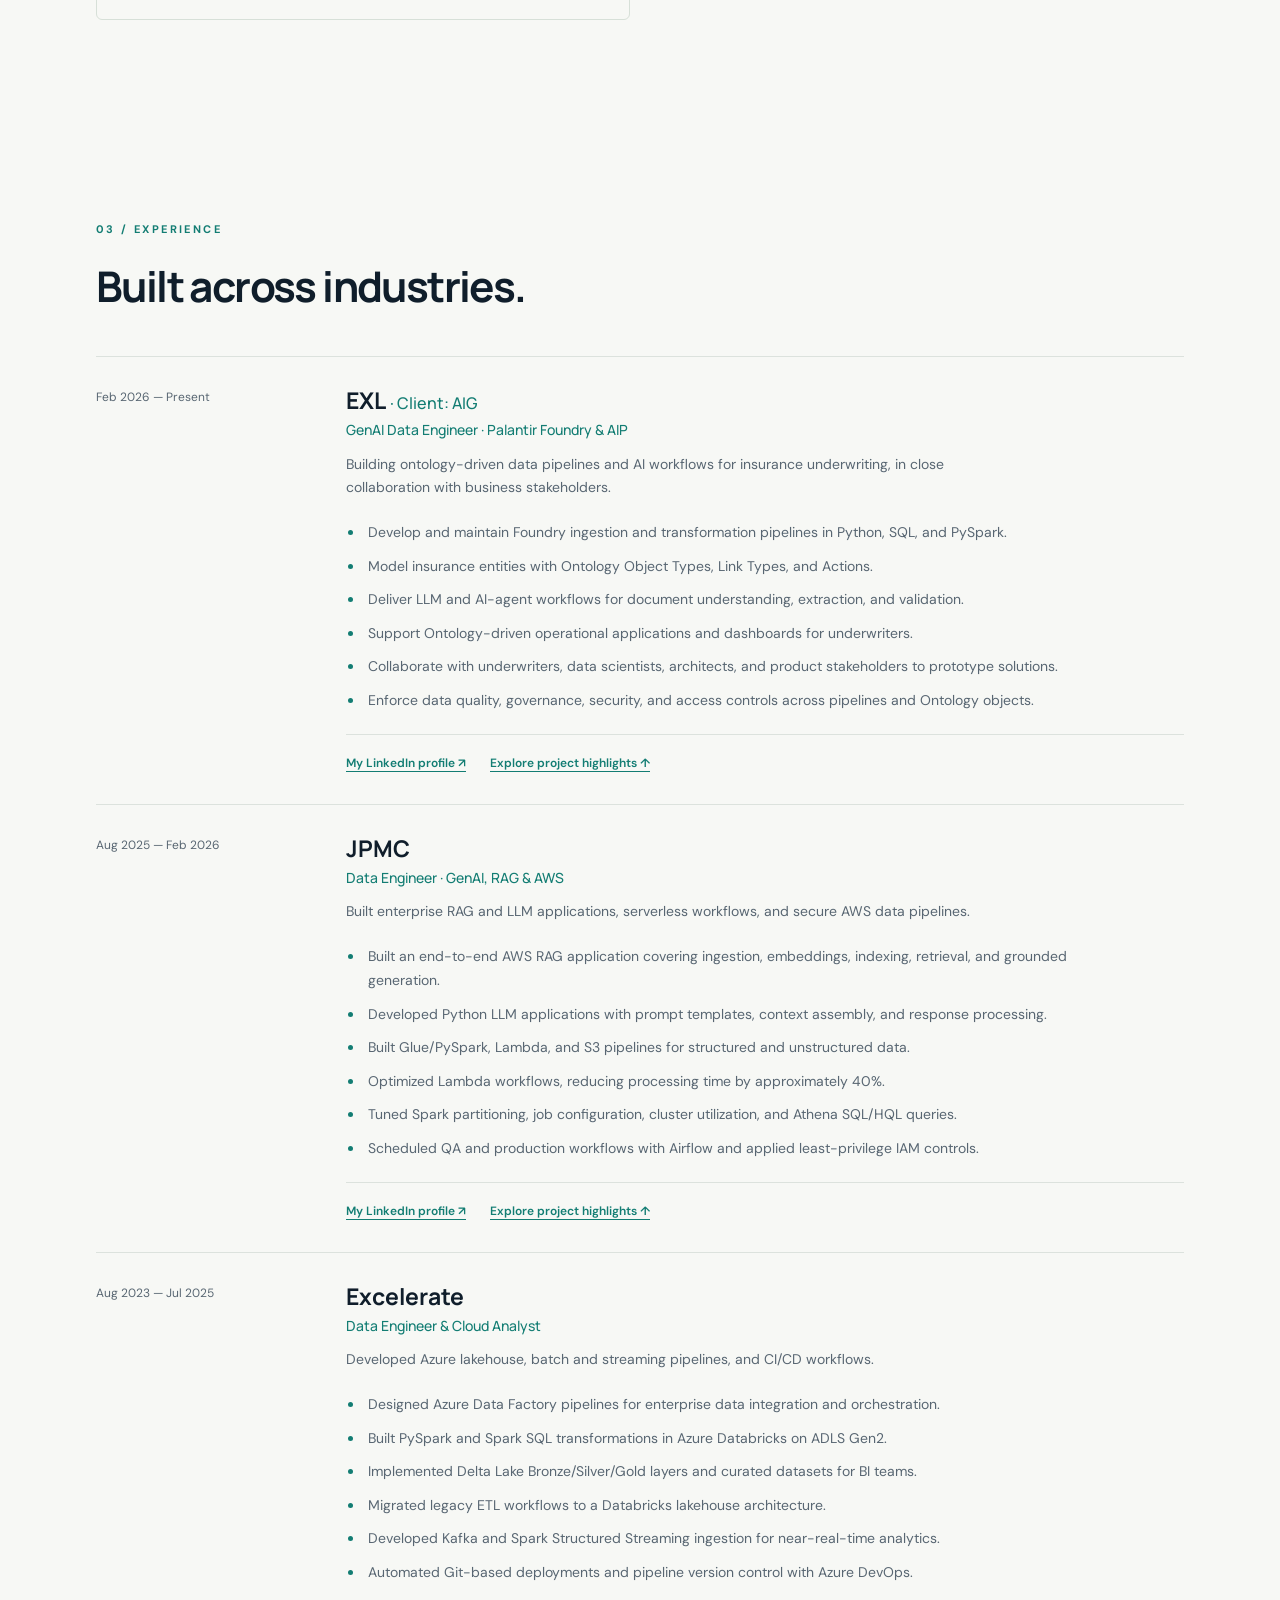
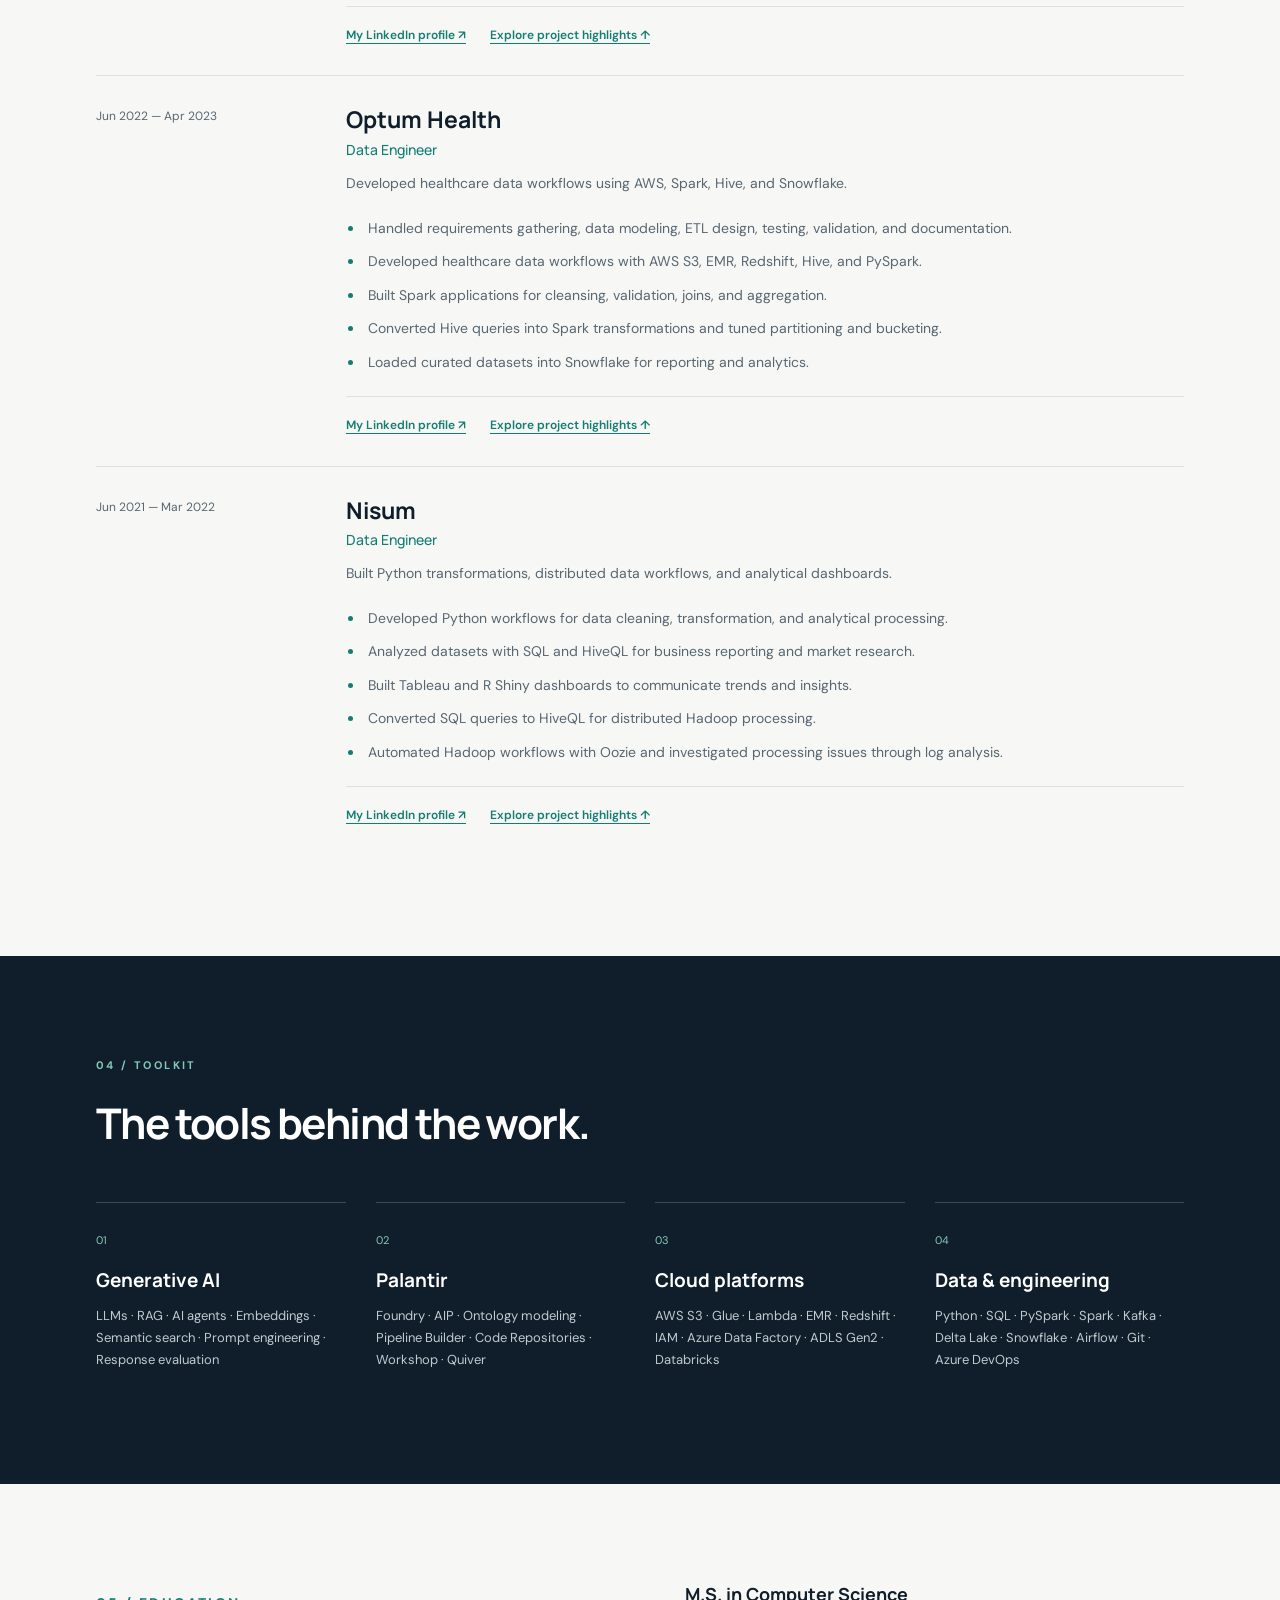
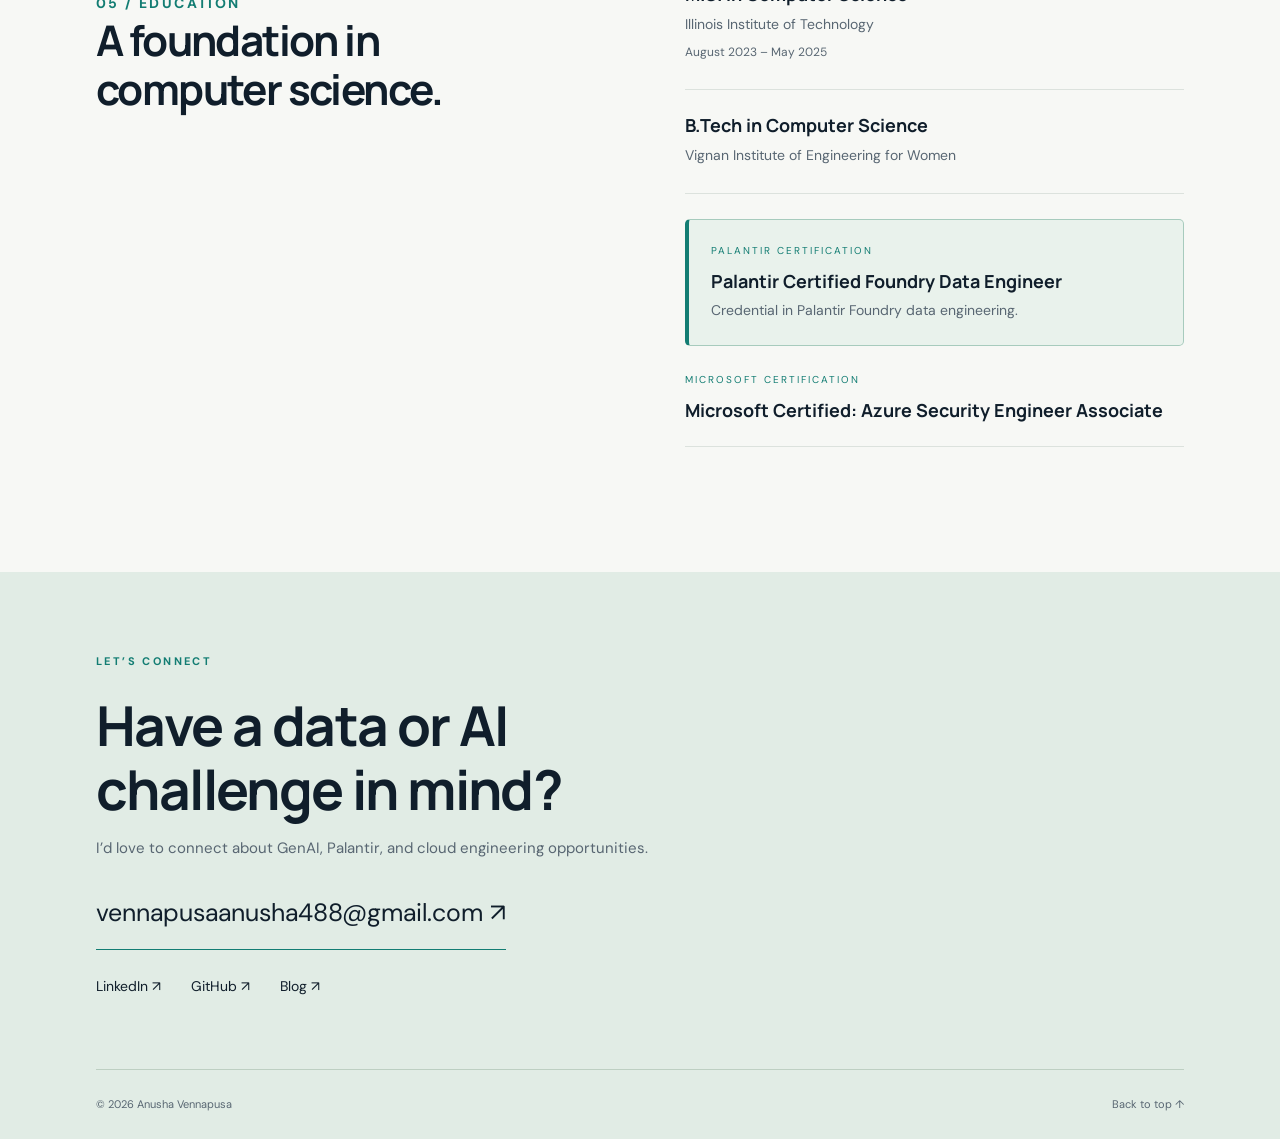
==== commit 8c99d7dc: "Highlight Palantir Certified Foundry Data Engineer credential" ====
--- a/index.html
+++ b/index.html
@@ -1,11 +1,11 @@
 <!doctype html>
-<html lang="en"><head><meta charset="utf-8"><meta name="viewport" content="width=device-width,initial-scale=1"><meta name="description" content="Anusha Vennapusa — GenAI Data Engineer, Palantir Foundry Data Engineer, and Forward Deployed Data Engineer specializing in AIP, RAG, AWS, and Azure."><meta name="theme-color" content="#101e2b"><title>Anusha Vennapusa | GenAI, Palantir Foundry & Forward Deployed Data Engineer</title><link rel="stylesheet" href="style.css"><script src="main.js" defer></script></head>
+<html lang="en"><head><meta charset="utf-8"><meta name="viewport" content="width=device-width,initial-scale=1"><meta name="description" content="Anusha Vennapusa — GenAI Data Engineer, Palantir Foundry Data Engineer, and Forward Deployed Data Engineer specializing in AIP, RAG, AWS, and Azure."><meta name="theme-color" content="#101e2b"><title>Anusha Vennapusa | GenAI, Palantir Foundry & Forward Deployed Data Engineer</title><link rel="stylesheet" href="style.css?v=20261023-cert"><script src="main.js" defer></script></head>
 <body><a class="skip" href="#main">Skip to content</a><header><nav class="wrap"><a class="brand" href="#home" aria-label="Anusha Vennapusa home">AV<span>.</span></a><button class="menu" aria-expanded="false" aria-controls="navigation">Menu</button><div id="navigation"><a href="#about">About</a><a href="#projects">Projects</a><a href="#portfolio-demos">Demos</a><a href="#experience">Experience</a><a href="#skills">Skills</a><a class="nav-contact" href="#contact">Let’s connect ↗</a></div></nav></header>
-<main id="main"><section class="hero wrap" id="home"><div><p class="eyebrow">GEN AI · DATA ENGINEERING · CLOUD</p><h1>Anusha<br>Vennapusa<span>.</span></h1><p class="hero-role">GenAI Data Engineer<br>Palantir Foundry Data Engineer<br>Forward Deployed Data Engineer</p><p class="lead">Turning enterprise data into useful AI applications. Working across Palantir Foundry & AIP, LLMs, RAG, AWS, and Azure.</p><div class="actions"><a class="button" href="#projects">Explore my work <span>↘</span></a><a class="text-link" href="https://www.linkedin.com/in/vanusha08/" target="_blank" rel="noopener noreferrer">LinkedIn ↗</a></div><div class="hero-note"><span></span>Based in the United States</div></div><div class="portrait"><img src="assets/profile.jpg" alt="Anusha Vennapusa" width="520" height="600"><div class="portrait-label"><span>FROM DATA TO DECISIONS</span><strong>Engineering with purpose.</strong></div></div></section>
+<main id="main"><section class="hero wrap" id="home"><div><p class="eyebrow">GEN AI · DATA ENGINEERING · CLOUD</p><h1>Anusha<br>Vennapusa<span>.</span></h1><p class="hero-role">GenAI Data Engineer<br>Palantir Foundry Data Engineer<br>Forward Deployed Data Engineer</p><p class="lead">Turning enterprise data into useful AI applications. Working across Palantir Foundry & AIP, LLMs, RAG, AWS, and Azure.</p><div class="actions"><a class="button" href="#projects">Explore my work <span>↘</span></a><a class="text-link" href="https://www.linkedin.com/in/vanusha08/" target="_blank" rel="noopener noreferrer">LinkedIn ↗</a></div><div class="certification-highlight"><span class="certification-mark" aria-hidden="true">✓</span><div><span class="certification-caption">PALANTIR CERTIFIED</span><strong>Foundry Data Engineer</strong></div></div><div class="hero-note"><span></span>Based in the United States</div></div><div class="portrait"><img src="assets/profile.jpg" alt="Anusha Vennapusa" width="520" height="600"><div class="portrait-label"><span>FROM DATA TO DECISIONS</span><strong>Engineering with purpose.</strong></div></div></section>
 <div class="expertise-strip"><div class="wrap">Palantir Foundry & AIP <span>✦</span> LLMs & RAG <span>✦</span> AWS & Azure <span>✦</span> Python · SQL · PySpark</div></div>
 <section id="about" class="section wrap about"><div><p class="eyebrow">01 / ABOUT</p><h2>Practical AI.<br>Reliable data.<br><em>Real business context.</em></h2></div><div><p class="intro">I build the data foundations and AI applications that help teams work with complex information.</p><p>My experience spans healthcare, insurance, and financial services. At EXL, supporting client AIG, I work with underwriters and engineering teams to deliver Palantir Foundry pipelines, Ontology models, and AIP workflows for document understanding and decision support.</p><p>Previously, I built RAG and LLM applications on AWS and developed Azure lakehouse platforms. I focus on grounded responses, data quality, secure access, and production reliability.</p><a class="text-link" href="#experience">My experience ↓</a></div></section>
 <section id="projects" class="section projects-section"><div class="wrap"><div class="section-head"><div><p class="eyebrow">02 / SELECTED WORK</p><h2>From pipelines<br>to intelligent applications.</h2></div><p>Selected professional work across AI and cloud data platforms. Highlights focus on my contributions to enterprise systems. Links open related experience, my LinkedIn profile, or platform documentation.</p></div><div class="project-grid"><article class="project"><div class="project-top"><span>01</span><span>Palantir Foundry · AIP</span></div><h3>AI-assisted underwriting</h3><p>Connected insurance data, ontology models, and LLM workflows to support document understanding, information extraction, and underwriting decisions.</p><ul class="detail-list"><li>Integrated structured and unstructured insurance data with Pipeline Builder and PySpark/SQL Code Repositories.</li><li>Modeled insurance entities and relationships with Ontology Object Types, Link Types, and Actions.</li><li>Built AIP workflows for document extraction, validation, and underwriting decision support.</li><li>Applied data quality checks and access controls; refined prompts with business stakeholders.</li></ul><div class="flow">Foundry ingestion → Ontology → AIP workflows → Operational applications</div><p class="tools">Foundry, AIP, PySpark, SQL, Workshop</p><small>EXL · Client: AIG · Professional work</small><div class="card-links"><a href="#job-0">Related experience ↓</a><a href="https://www.palantir.com/docs/foundry/aip/overview/" target="_blank" rel="noopener noreferrer">AIP documentation ↗</a></div></article><article class="project"><div class="project-top"><span>02</span><span>Generative AI · AWS</span></div><h3>Enterprise knowledge with RAG</h3><p>Built an end-to-end RAG application on AWS, from document ingestion and chunking to embeddings, semantic retrieval, and responses grounded in enterprise documents.</p><ul class="detail-list"><li>Built document ingestion, cleaning, chunking, embedding generation, and vector indexing.</li><li>Implemented semantic retrieval and context assembly for answers grounded in enterprise documents.</li><li>Prepared retrieval-ready datasets with AWS Glue, PySpark, S3, and Lambda.</li><li>Evaluated retrieval and response quality, tuned chunking and prompts, and applied least-privilege IAM.</li></ul><div class="flow">Documents → Chunking → Embeddings → Retrieval → Grounded answers</div><p class="tools">Python, RAG, LLMs, AWS S3, Glue</p><small>JPMC · Professional work</small><div class="card-links"><a href="#job-1">Related experience ↓</a><a href="https://www.linkedin.com/in/vanusha08/" target="_blank" rel="noopener noreferrer">My LinkedIn profile ↗</a></div></article><article class="project"><div class="project-top"><span>03</span><span>LLM applications</span></div><h3>Context-aware answer generation</h3><p>Developed Python LLM applications with prompt templates, context assembly, retrieval logic, and response post-processing. Tuned prompts and chunking to improve consistency and source traceability.</p><ul class="detail-list"><li>Developed reusable Python prompt templates and retrieval logic for enterprise knowledge questions.</li><li>Assembled relevant document context before LLM generation.</li><li>Added response post-processing to improve consistency and traceability to source documents.</li><li>Evaluated answer quality and iterated on prompt design and context preparation.</li></ul><div class="flow">Query → Context retrieval → Prompt assembly → LLM → Response processing</div><p class="tools">Python, Prompt engineering, Vector search, Evaluation</p><small>JPMC · Professional work</small><div class="card-links"><a href="#job-1">Related experience ↓</a><a href="https://www.linkedin.com/in/vanusha08/" target="_blank" rel="noopener noreferrer">My LinkedIn profile ↗</a></div></article><article class="project"><div class="project-top"><span>04</span><span>AWS · Serverless</span></div><h3>Automated cloud data workflows</h3><p>Built Lambda-based processing workflows and integrated S3, DynamoDB, and API Gateway. Workflow optimization reduced processing time by approximately 40%.</p><ul class="detail-list"><li>Integrated Lambda with S3, DynamoDB, and API Gateway for automated processing.</li><li>Reduced processing time by approximately 40% through workflow and execution optimization.</li><li>Automated data discovery and cataloging with AWS Glue crawlers and ETL workflows.</li><li>Orchestrated QA and production workflows with Airflow and enforced IAM access controls.</li></ul><div class="flow">S3 → Lambda → Data processing → API integration</div><p class="tools">Lambda, S3, DynamoDB, API Gateway, IAM</p><small>JPMC · Professional work</small><div class="card-links"><a href="#job-1">Related experience ↓</a><a href="https://docs.aws.amazon.com/lambda/latest/dg/welcome.html" target="_blank" rel="noopener noreferrer">AWS Lambda documentation ↗</a></div></article><article class="project"><div class="project-top"><span>05</span><span>Azure · Databricks</span></div><h3>A lakehouse built for analytics</h3><p>Developed Azure Data Factory and Databricks pipelines with a Bronze, Silver, and Gold architecture on ADLS Gen2. Added streaming ingestion and automated deployments through Azure DevOps.</p><ul class="detail-list"><li>Built Azure Data Factory pipelines for ingestion, transformation, and orchestration.</li><li>Processed structured, semi-structured, and streaming data with Databricks and PySpark.</li><li>Curated Bronze, Silver, and Gold Delta Lake datasets on ADLS Gen2 for reporting.</li><li>Added Kafka and Spark Structured Streaming ingestion and Git-based Azure DevOps deployments.</li></ul><div class="flow">ADF ingestion → ADLS Gen2 → Delta Lake → Curated analytics</div><p class="tools">Azure Data Factory, Databricks, Delta Lake, Kafka</p><small>Excelerate · Professional work</small><div class="card-links"><a href="#job-2">Related experience ↓</a><a href="https://learn.microsoft.com/en-us/azure/data-factory/introduction" target="_blank" rel="noopener noreferrer">Azure Data Factory documentation ↗</a></div></article></div></div></section>
 <section id="portfolio-demos" class="section wrap"><p class="eyebrow">HANDS-ON / AI & PALANTIR</p><h2>Explore the projects.</h2><p>Interactive portfolio examples with synthetic data, implementation guides, and downloadable source. These demos are separate from my professional project highlights.</p><div class="project-grid demo-grid"><article class="project"><div class="project-top"><span>DEMO</span><span>AI · Retrieval · LLM architecture</span></div><h3>RAG Knowledge Assistant</h3><p>Explore a transparent retrieval prototype that finds relevant passages and prepares a cited prompt for an LLM.</p><small>Working local retrieval demo · LLM generation is a documented extension</small><div class="card-links"><a href="projects/rag-knowledge-assistant.html">Live demo & project details ↗</a><a href="projects/rag-knowledge-assistant.html#implementation">Documentation ↗</a><a href="projects/rag-knowledge-assistant.zip" download>Download source ↓</a></div></article><article class="project"><div class="project-top"><span>DEMO</span><span>Palantir · Ontology · Operational applications</span></div><h3>Foundry Ontology Explorer</h3><p>Explore synthetic insurance entities and linked documents in a browser prototype inspired by Foundry Ontology modeling.</p><small>Working browser prototype · Foundry deployment blueprint</small><div class="card-links"><a href="projects/foundry-ontology-explorer.html">Live demo & project details ↗</a><a href="projects/foundry-ontology-explorer.html#implementation">Documentation ↗</a><a href="projects/foundry-ontology-explorer.zip" download>Download source ↓</a></div></article><article class="project"><div class="project-top"><span>DEMO</span><span>Palantir AIP · AI workflow design · Data quality</span></div><h3>AIP Document Validation Workbench</h3><p>Try deterministic validation of synthetic extracted fields, with an AIP implementation blueprint for document extraction and human review.</p><small>Working validation demo · AIP extraction is a documented extension</small><div class="card-links"><a href="projects/aip-document-quality.html">Live demo & project details ↗</a><a href="projects/aip-document-quality.html#implementation">Documentation ↗</a><a href="projects/aip-document-quality.zip" download>Download source ↓</a></div></article></div></section><section id="experience" class="section wrap"><p class="eyebrow">03 / EXPERIENCE</p><h2>Built across industries.</h2><div class="timeline"><article class="job" id="job-0"><span class="date">Feb 2026 — Present</span><div><h3>EXL <span class="client-label">· Client: AIG</span></h3><h4>GenAI Data Engineer · Palantir Foundry & AIP</h4><p>Building ontology-driven data pipelines and AI workflows for insurance underwriting, in close collaboration with business stakeholders.</p><ul class="detail-list"><li>Develop and maintain Foundry ingestion and transformation pipelines in Python, SQL, and PySpark.</li><li>Model insurance entities with Ontology Object Types, Link Types, and Actions.</li><li>Deliver LLM and AI-agent workflows for document understanding, extraction, and validation.</li><li>Support Ontology-driven operational applications and dashboards for underwriters.</li><li>Collaborate with underwriters, data scientists, architects, and product stakeholders to prototype solutions.</li><li>Enforce data quality, governance, security, and access controls across pipelines and Ontology objects.</li></ul><div class="card-links"><a href="https://www.linkedin.com/in/vanusha08/" target="_blank" rel="noopener noreferrer">My LinkedIn profile ↗</a><a href="#projects">Explore project highlights ↑</a></div></div></article><article class="job" id="job-1"><span class="date">Aug 2025 — Feb 2026</span><div><h3>JPMC</h3><h4>Data Engineer · GenAI, RAG & AWS</h4><p>Built enterprise RAG and LLM applications, serverless workflows, and secure AWS data pipelines.</p><ul class="detail-list"><li>Built an end-to-end AWS RAG application covering ingestion, embeddings, indexing, retrieval, and grounded generation.</li><li>Developed Python LLM applications with prompt templates, context assembly, and response processing.</li><li>Built Glue/PySpark, Lambda, and S3 pipelines for structured and unstructured data.</li><li>Optimized Lambda workflows, reducing processing time by approximately 40%.</li><li>Tuned Spark partitioning, job configuration, cluster utilization, and Athena SQL/HQL queries.</li><li>Scheduled QA and production workflows with Airflow and applied least-privilege IAM controls.</li></ul><div class="card-links"><a href="https://www.linkedin.com/in/vanusha08/" target="_blank" rel="noopener noreferrer">My LinkedIn profile ↗</a><a href="#projects">Explore project highlights ↑</a></div></div></article><article class="job" id="job-2"><span class="date">Aug 2023 — Jul 2025</span><div><h3>Excelerate</h3><h4>Data Engineer & Cloud Analyst</h4><p>Developed Azure lakehouse, batch and streaming pipelines, and CI/CD workflows.</p><ul class="detail-list"><li>Designed Azure Data Factory pipelines for enterprise data integration and orchestration.</li><li>Built PySpark and Spark SQL transformations in Azure Databricks on ADLS Gen2.</li><li>Implemented Delta Lake Bronze/Silver/Gold layers and curated datasets for BI teams.</li><li>Migrated legacy ETL workflows to a Databricks lakehouse architecture.</li><li>Developed Kafka and Spark Structured Streaming ingestion for near-real-time analytics.</li><li>Automated Git-based deployments and pipeline version control with Azure DevOps.</li></ul><div class="card-links"><a href="https://www.linkedin.com/in/vanusha08/" target="_blank" rel="noopener noreferrer">My LinkedIn profile ↗</a><a href="#projects">Explore project highlights ↑</a></div></div></article><article class="job" id="job-3"><span class="date">Jun 2022 — Apr 2023</span><div><h3>Optum Health</h3><h4>Data Engineer</h4><p>Developed healthcare data workflows using AWS, Spark, Hive, and Snowflake.</p><ul class="detail-list"><li>Handled requirements gathering, data modeling, ETL design, testing, validation, and documentation.</li><li>Developed healthcare data workflows with AWS S3, EMR, Redshift, Hive, and PySpark.</li><li>Built Spark applications for cleansing, validation, joins, and aggregation.</li><li>Converted Hive queries into Spark transformations and tuned partitioning and bucketing.</li><li>Loaded curated datasets into Snowflake for reporting and analytics.</li></ul><div class="card-links"><a href="https://www.linkedin.com/in/vanusha08/" target="_blank" rel="noopener noreferrer">My LinkedIn profile ↗</a><a href="#projects">Explore project highlights ↑</a></div></div></article><article class="job" id="job-4"><span class="date">Jun 2021 — Mar 2022</span><div><h3>Nisum</h3><h4>Data Engineer</h4><p>Built Python transformations, distributed data workflows, and analytical dashboards.</p><ul class="detail-list"><li>Developed Python workflows for data cleaning, transformation, and analytical processing.</li><li>Analyzed datasets with SQL and HiveQL for business reporting and market research.</li><li>Built Tableau and R Shiny dashboards to communicate trends and insights.</li><li>Converted SQL queries to HiveQL for distributed Hadoop processing.</li><li>Automated Hadoop workflows with Oozie and investigated processing issues through log analysis.</li></ul><div class="card-links"><a href="https://www.linkedin.com/in/vanusha08/" target="_blank" rel="noopener noreferrer">My LinkedIn profile ↗</a><a href="#projects">Explore project highlights ↑</a></div></div></article></div></section>
 <section id="skills" class="section skills-section"><div class="wrap"><p class="eyebrow">04 / TOOLKIT</p><h2>The tools behind the work.</h2><div class="skills-grid"><article><span>01</span><h3>Generative AI</h3><p>LLMs · RAG · AI agents · Embeddings · Semantic search · Prompt engineering · Response evaluation</p></article><article><span>02</span><h3>Palantir</h3><p>Foundry · AIP · Ontology modeling · Pipeline Builder · Code Repositories · Workshop · Quiver</p></article><article><span>03</span><h3>Cloud platforms</h3><p>AWS S3 · Glue · Lambda · EMR · Redshift · IAM · Azure Data Factory · ADLS Gen2 · Databricks</p></article><article><span>04</span><h3>Data & engineering</h3><p>Python · SQL · PySpark · Spark · Kafka · Delta Lake · Snowflake · Airflow · Git · Azure DevOps</p></article></div></div></section>
-<section class="section wrap education"><div><p class="eyebrow">05 / EDUCATION</p><h2>A foundation in<br>computer science.</h2></div><div><article><h3>M.S. in Computer Science</h3><p>Illinois Institute of Technology</p><small>August 2023 – May 2025</small></article><article><h3>B.Tech in Computer Science</h3><p>Vignan Institute of Engineering for Women</p></article><article class="cert"><span>Certification</span><h3>Microsoft Certified: Azure Security Engineer Associate</h3></article></div></section>
+<section class="section wrap education"><div><p class="eyebrow">05 / EDUCATION</p><h2>A foundation in<br>computer science.</h2></div><div><article><h3>M.S. in Computer Science</h3><p>Illinois Institute of Technology</p><small>August 2023 – May 2025</small></article><article><h3>B.Tech in Computer Science</h3><p>Vignan Institute of Engineering for Women</p></article><article class="cert palantir-cert"><span>Palantir certification</span><h3>Palantir Certified Foundry Data Engineer</h3><p>Credential in Palantir Foundry data engineering.</p></article><article class="cert"><span>Microsoft certification</span><h3>Microsoft Certified: Azure Security Engineer Associate</h3></article></div></section>
 <section id="contact" class="contact"><div class="wrap"><p class="eyebrow">LET’S CONNECT</p><h2>Have a data or AI<br>challenge in mind?</h2><p>I’d love to connect about GenAI, Palantir, and cloud engineering opportunities.</p><a class="email" href="mailto:vennapusaanusha488@gmail.com">vennapusaanusha488@gmail.com ↗</a><div class="contact-links"><a href="https://www.linkedin.com/in/vanusha08/" target="_blank" rel="noopener noreferrer">LinkedIn ↗</a><a href="https://github.com/avennapusa48" target="_blank" rel="noopener noreferrer">GitHub ↗</a><a href="https://anushareddy-vennapusa.blogspot.com/" target="_blank" rel="noopener noreferrer">Blog ↗</a></div><footer><span>© <span id="year">2026</span> Anusha Vennapusa</span><a href="#home">Back to top ↑</a></footer></div></section></main></body></html>
--- a/style.css
+++ b/style.css
@@ -5,3 +5,5 @@
 .client-label{font-size:.7em;font-weight:500;color:var(--accent)}
 
 .demo-grid{margin-top:35px}.demo-grid .project:first-child{grid-column:auto}
+
+.certification-highlight{display:flex;align-items:center;gap:14px;margin-top:28px;padding:16px 20px;border:1px solid #a7cbbd;border-left:4px solid var(--accent);border-radius:5px;background:#e9f2ec;max-width:390px}.certification-mark{display:grid;place-items:center;width:34px;height:34px;flex-shrink:0;border-radius:50%;background:var(--accent);color:white;font-weight:700}.certification-caption{display:block;font-size:9px;font-weight:700;letter-spacing:2px;color:var(--accent)}.certification-highlight strong{display:block;font-family:Manrope,sans-serif;font-size:17px;line-height:1.5}.education .palantir-cert{padding:22px;border:1px solid #a7cbbd;border-left:4px solid var(--accent);border-radius:5px;background:#e9f2ec}
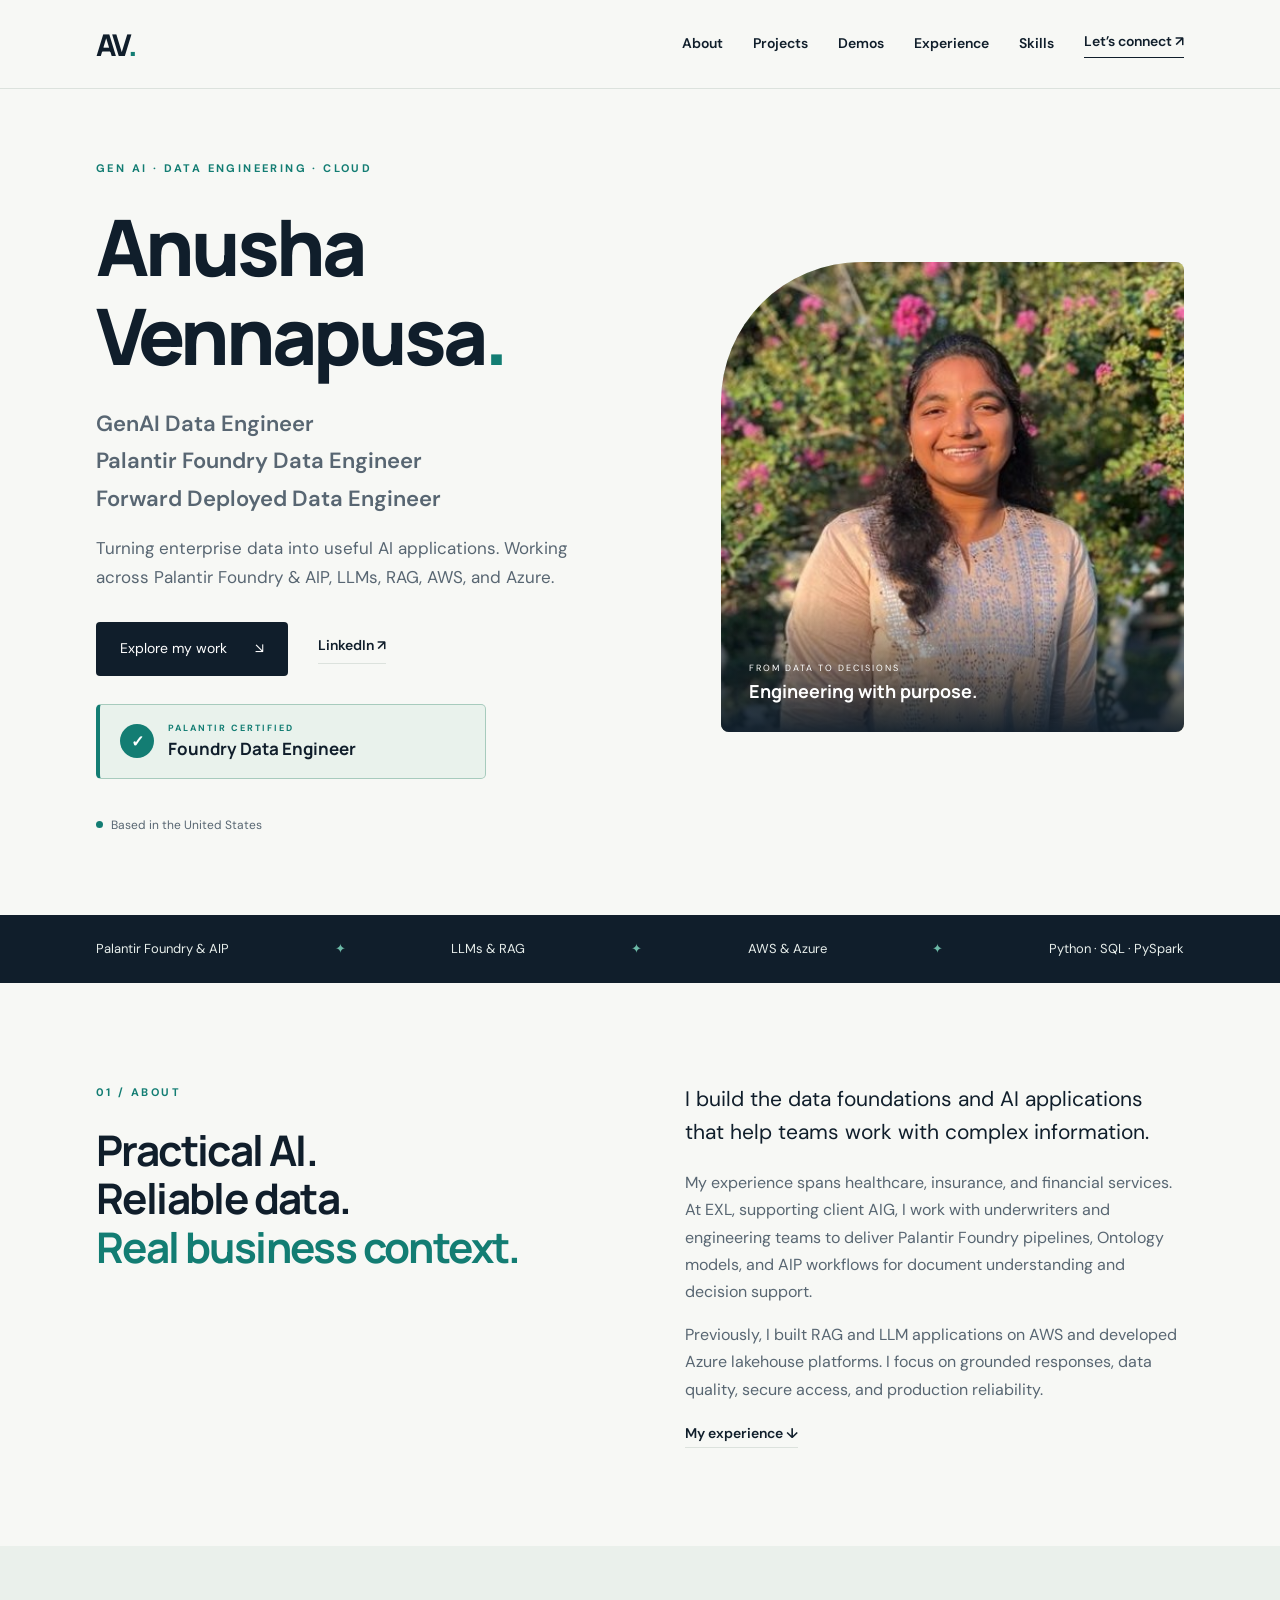
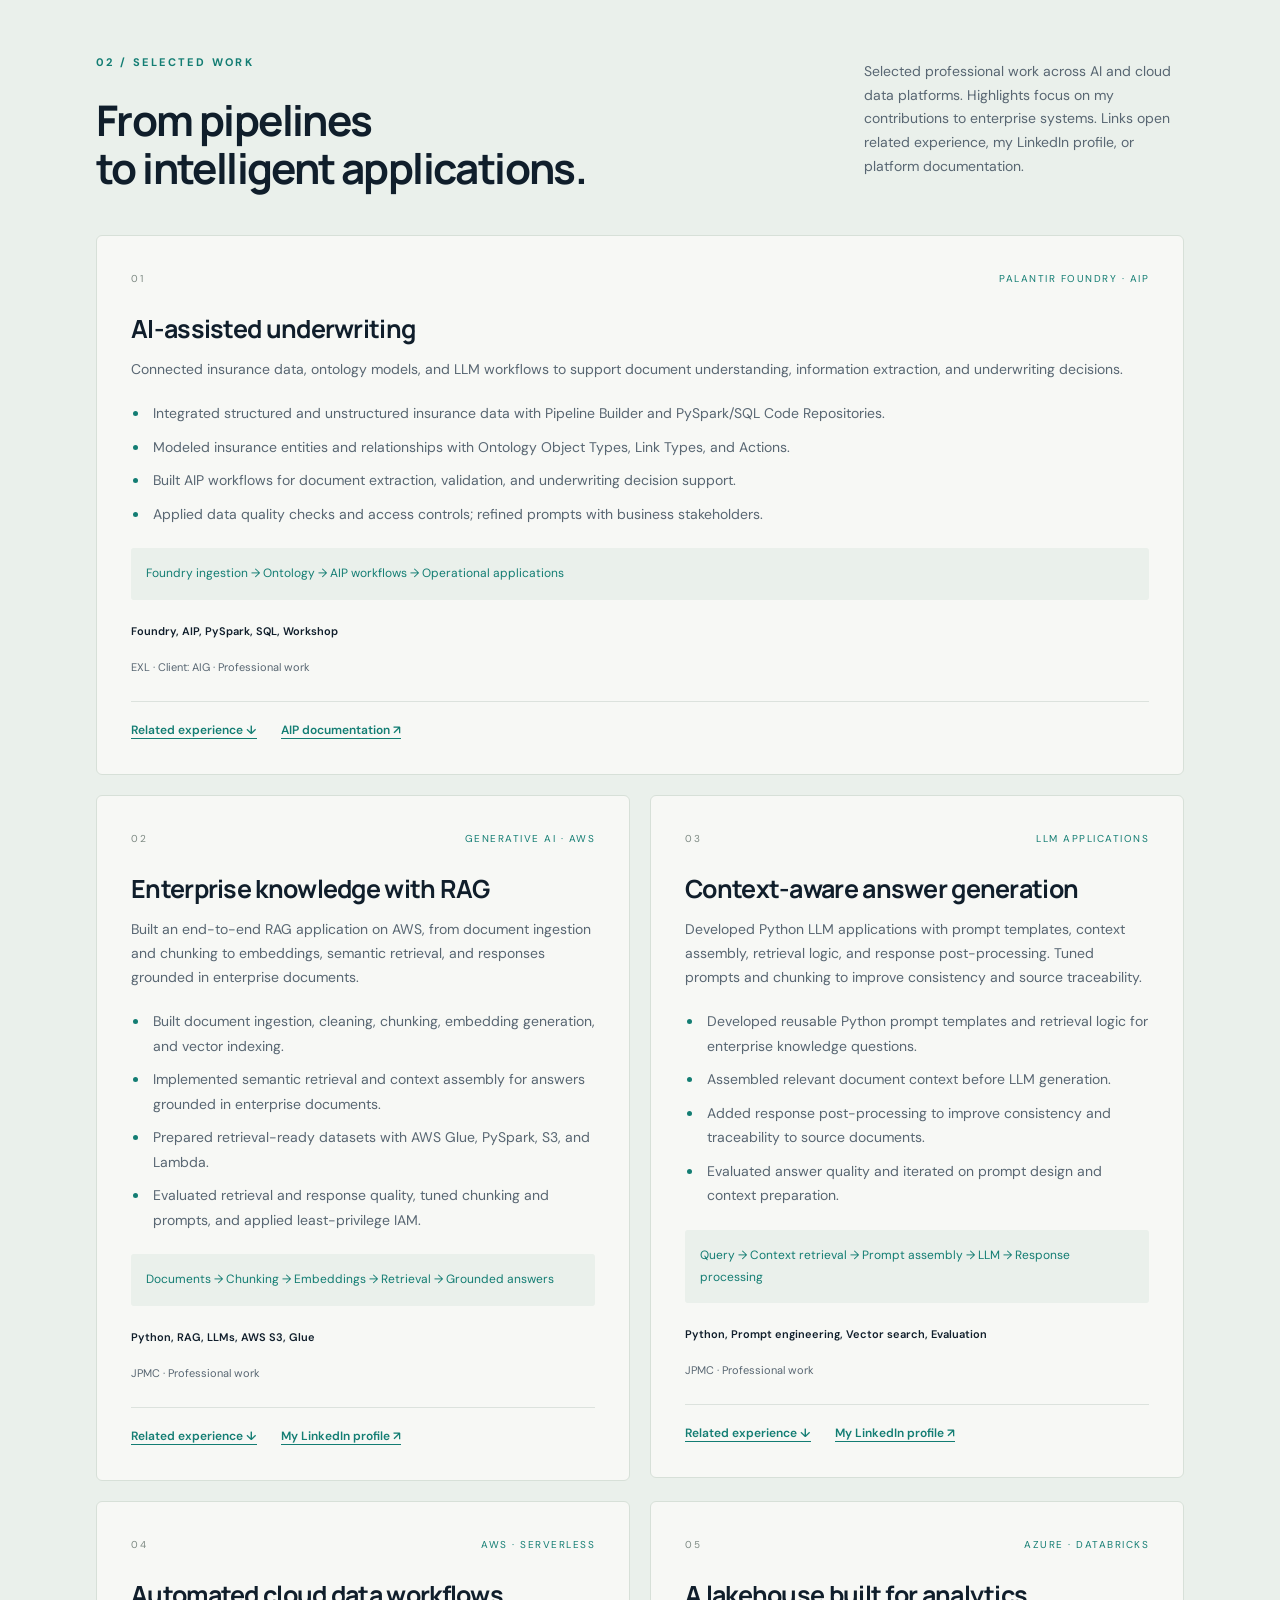
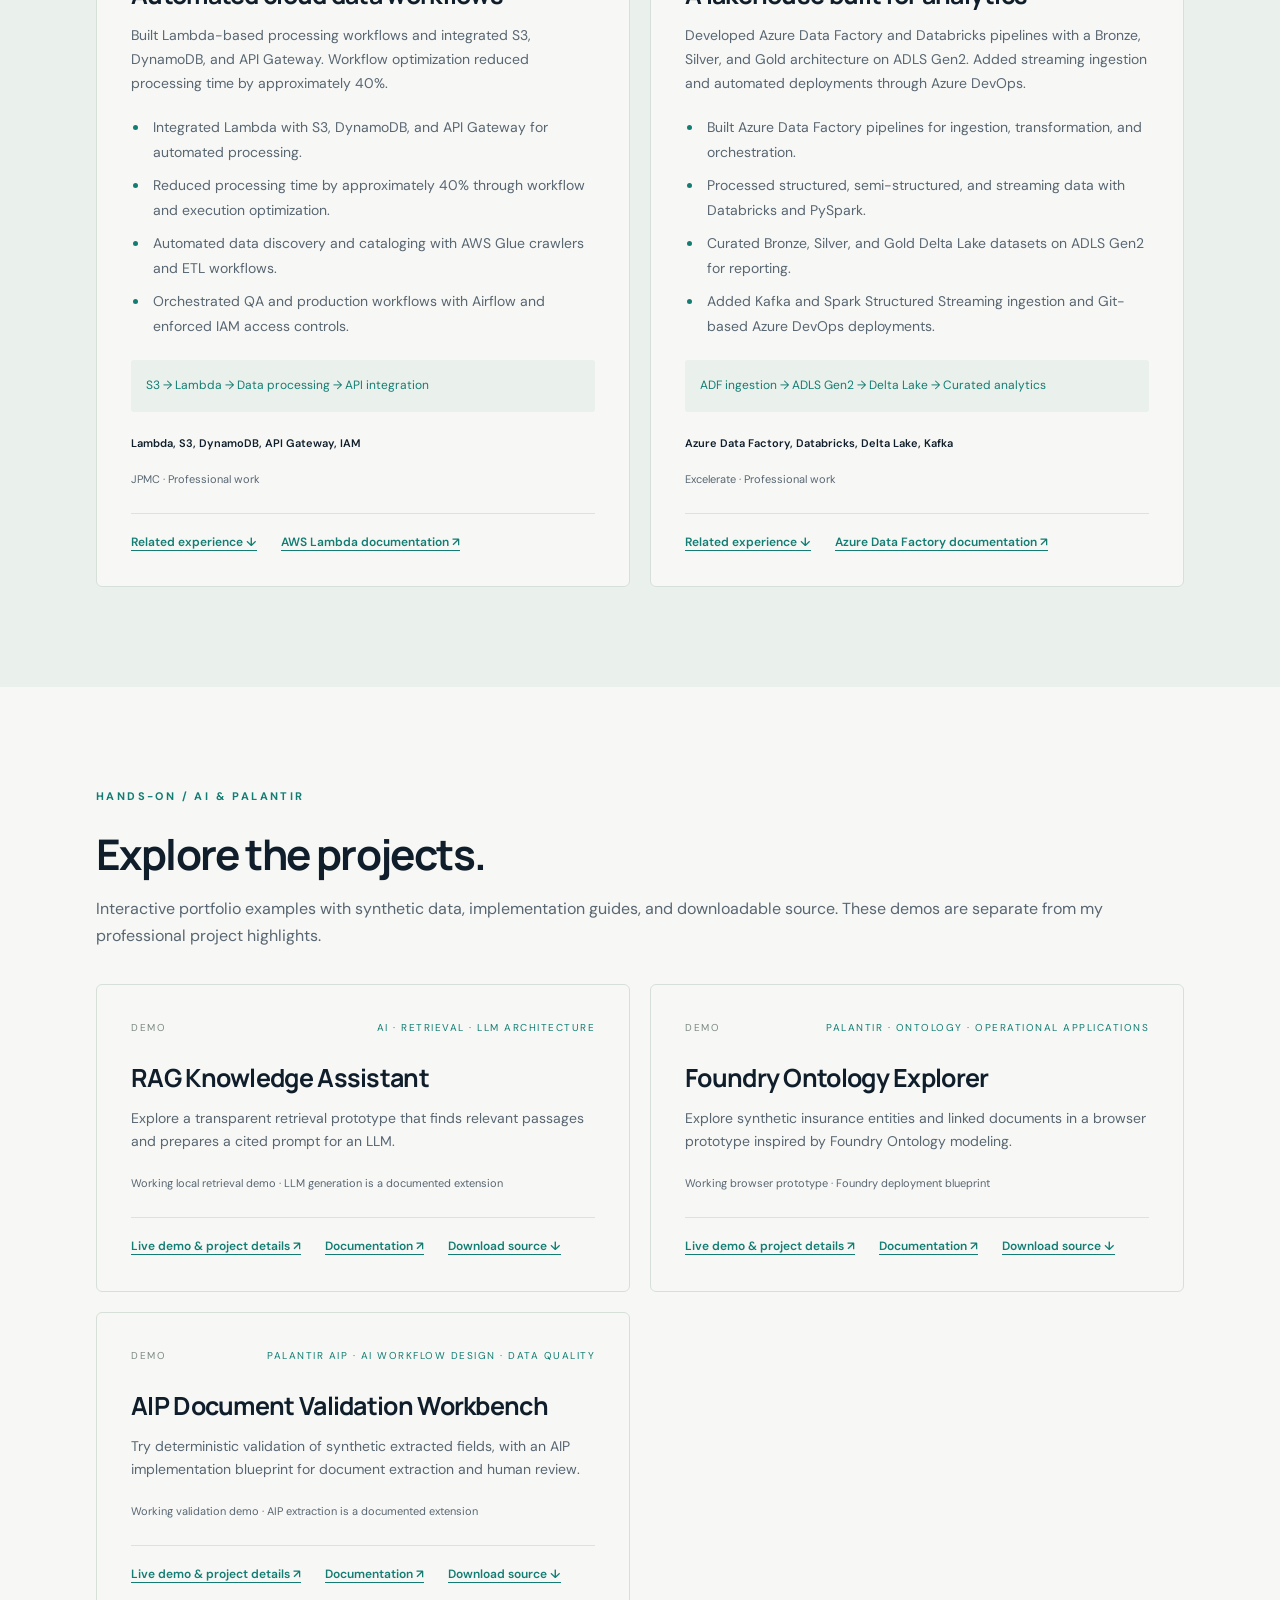
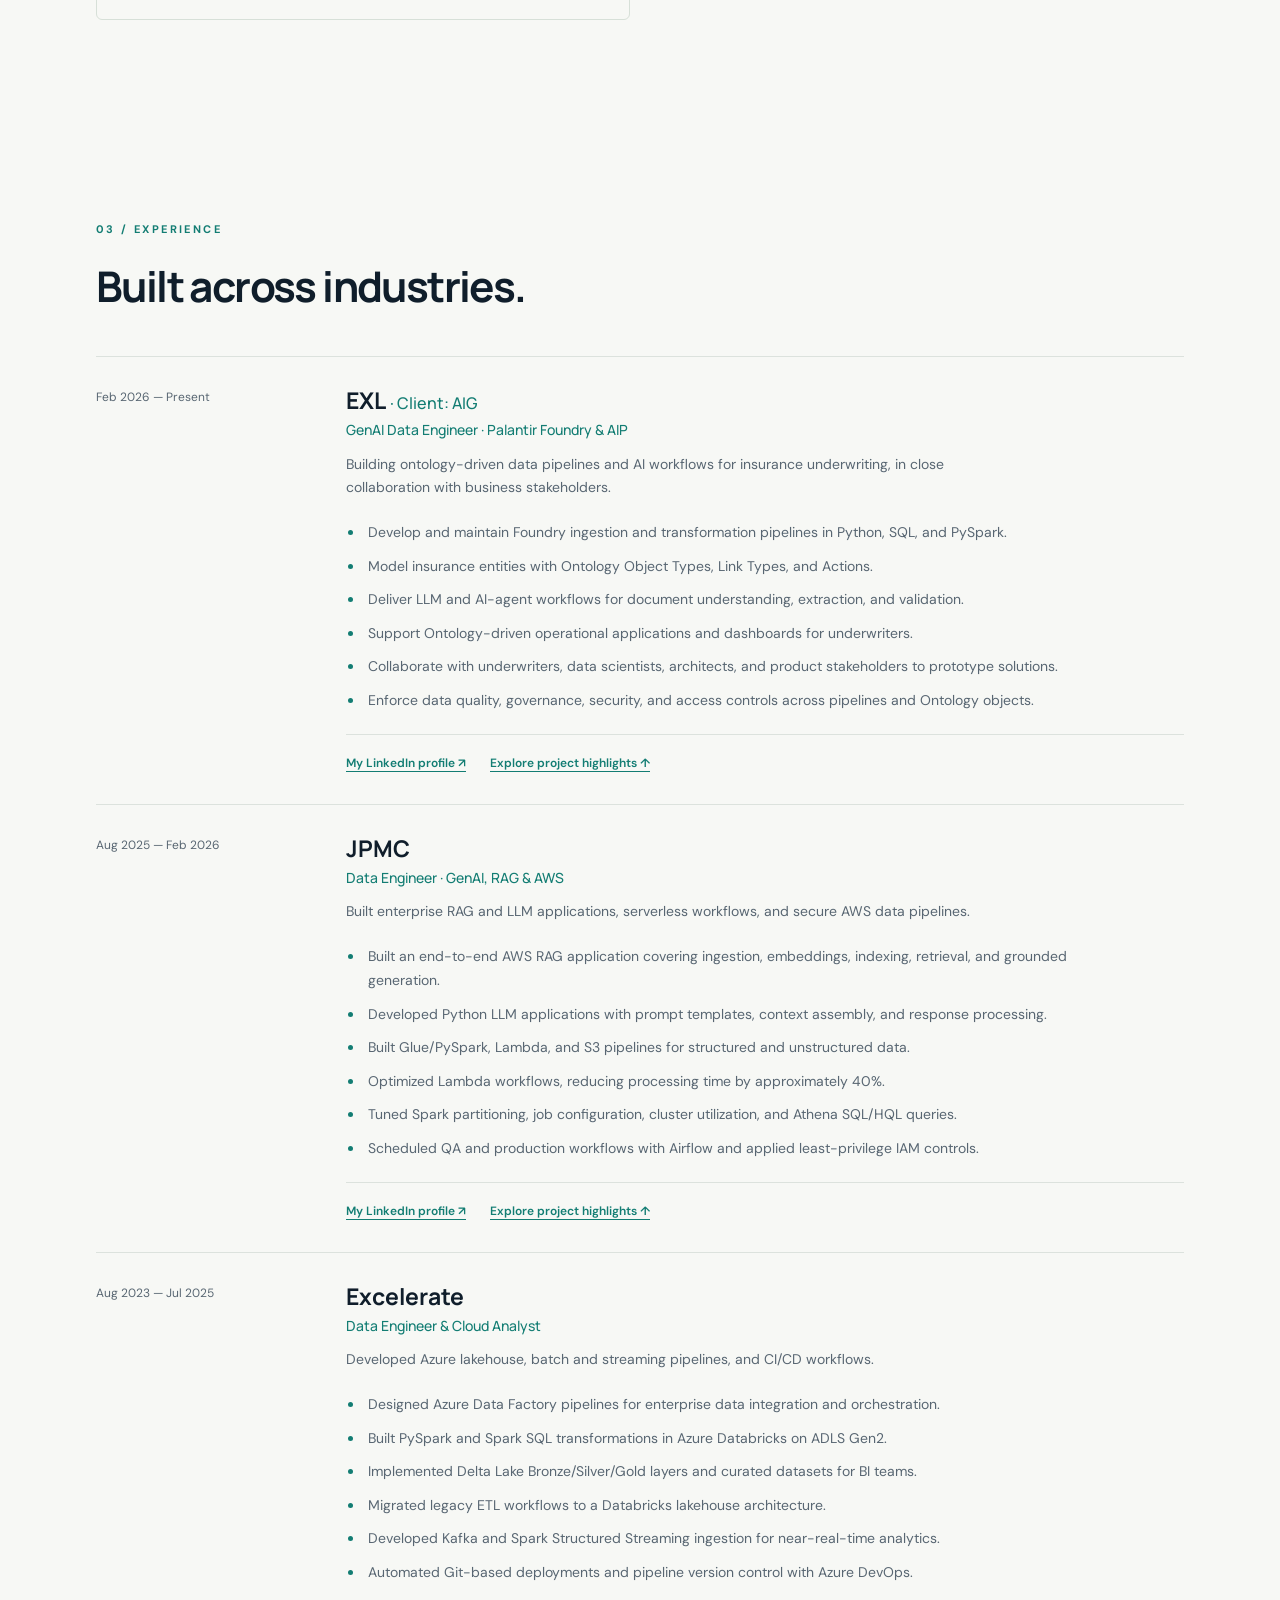
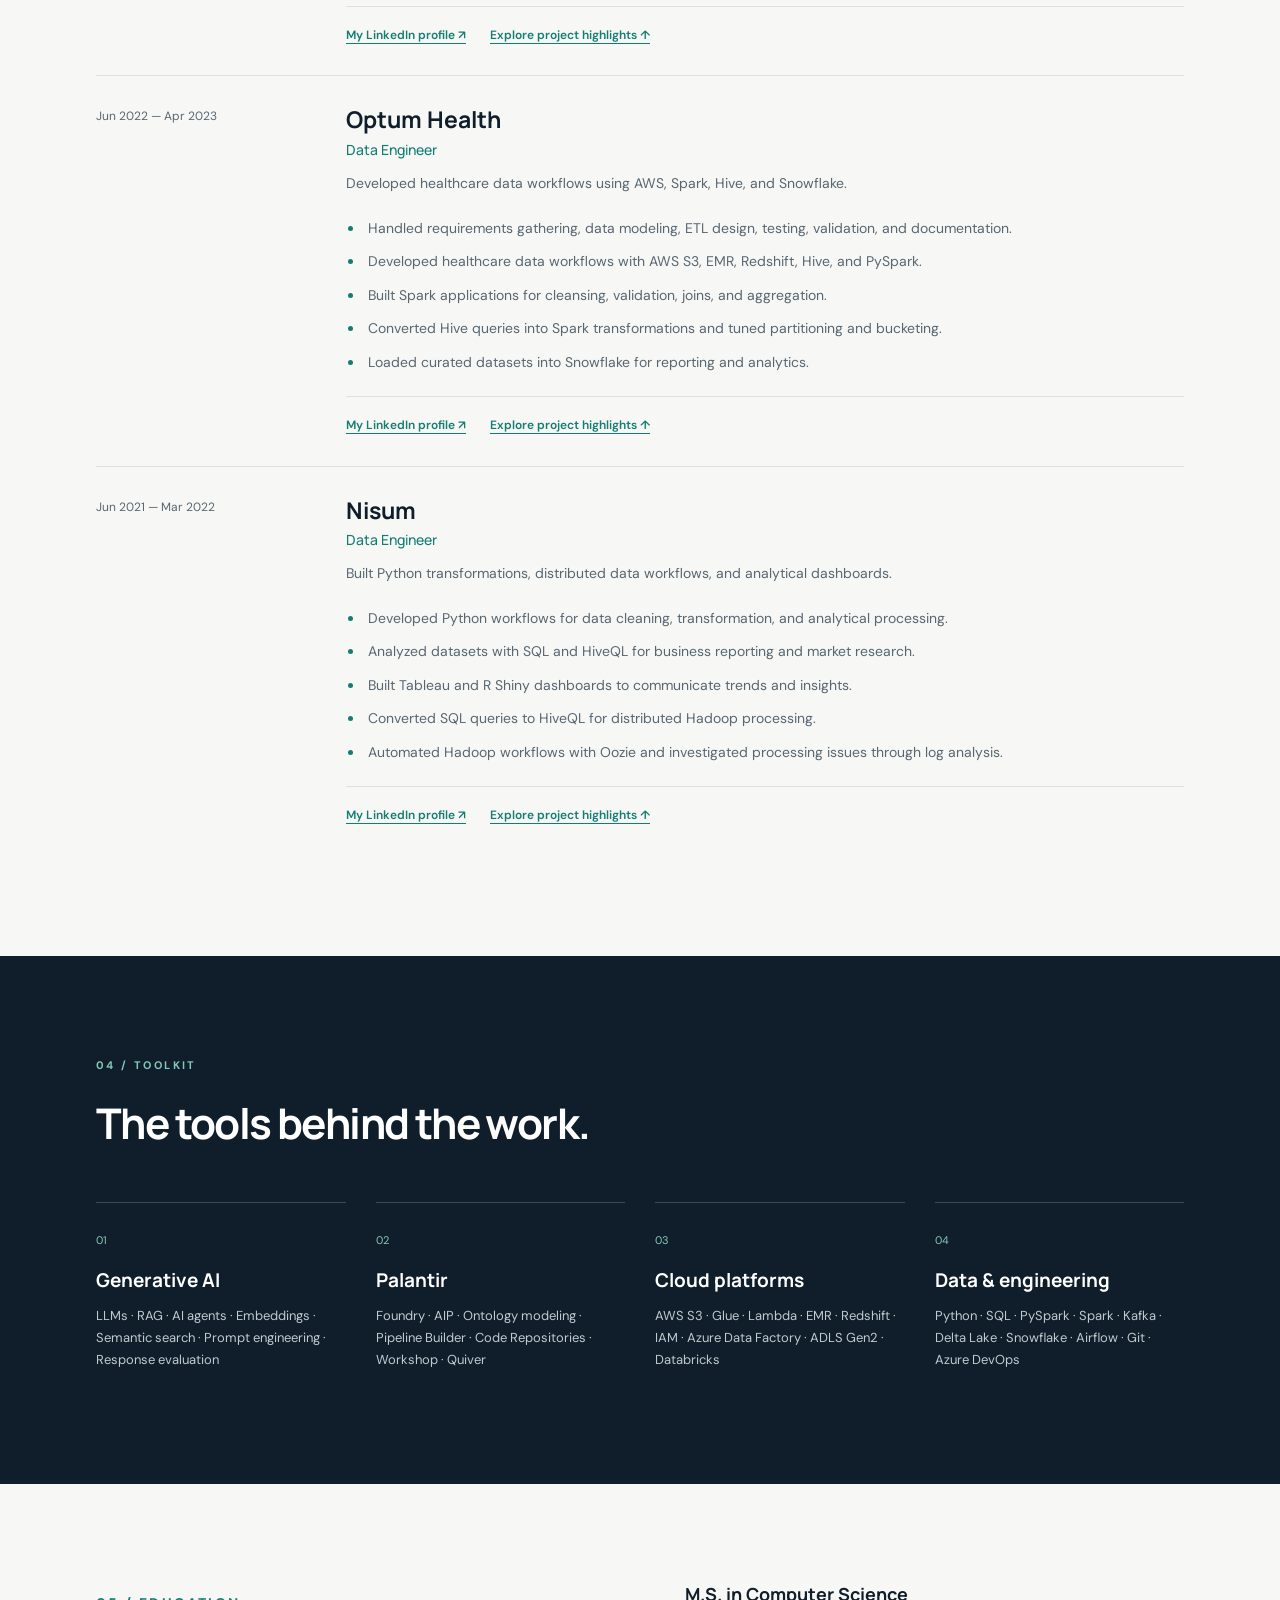
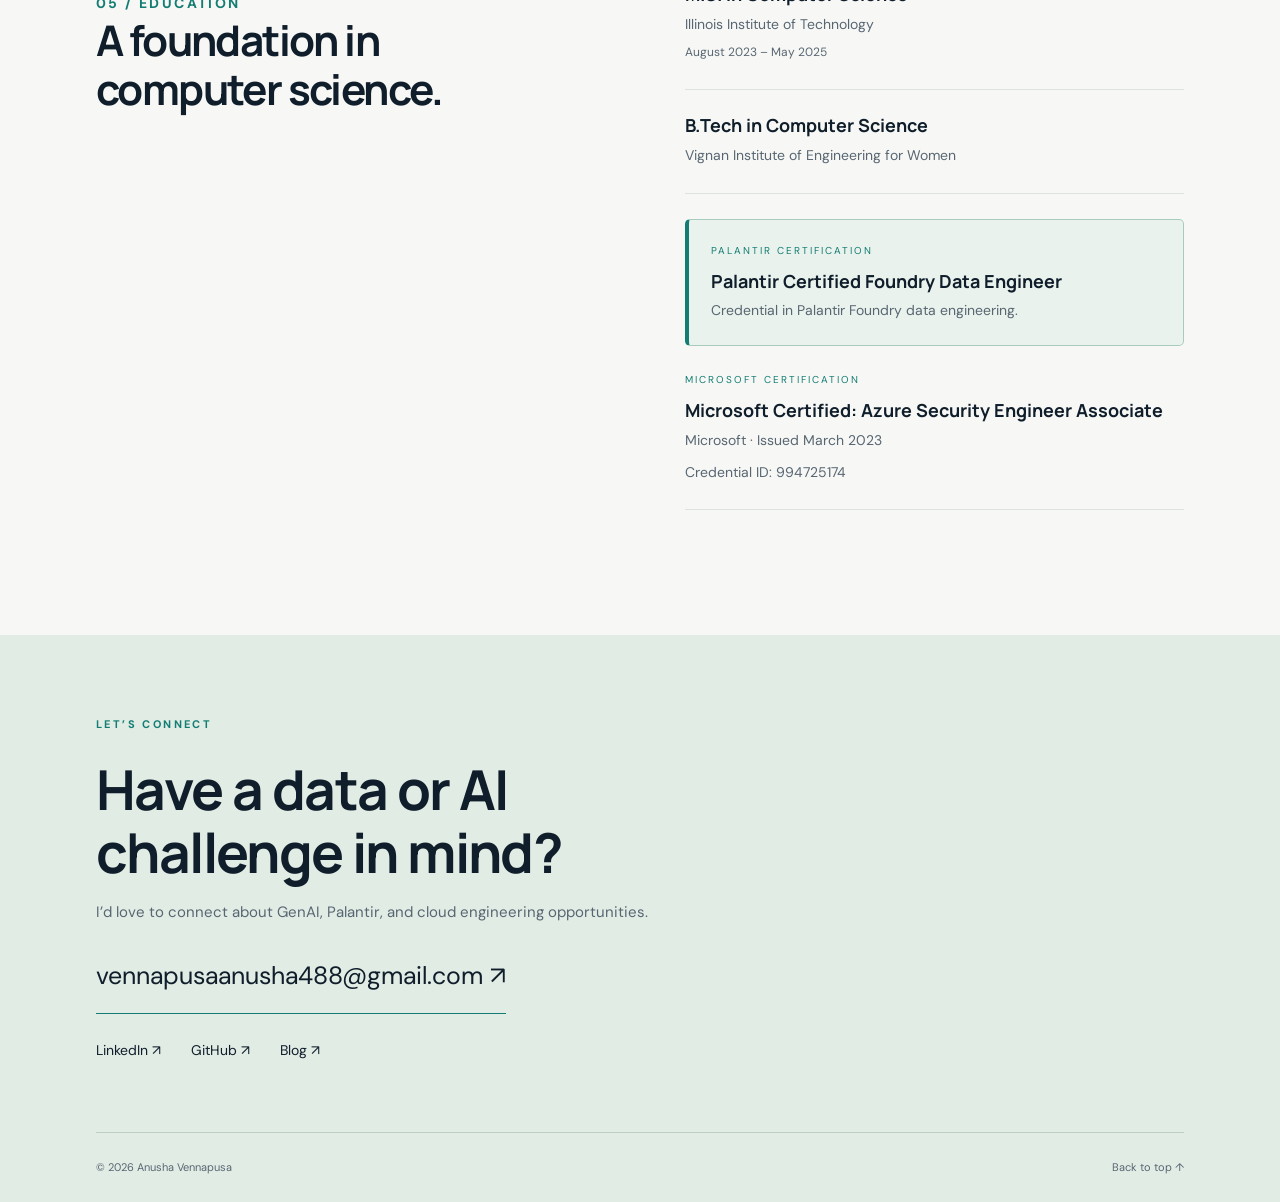
==== commit ee2aed50: "Add Azure certification issuer date and credential ID" ====
--- a/index.html
+++ b/index.html
@@ -7,5 +7,5 @@
 <section id="projects" class="section projects-section"><div class="wrap"><div class="section-head"><div><p class="eyebrow">02 / SELECTED WORK</p><h2>From pipelines<br>to intelligent applications.</h2></div><p>Selected professional work across AI and cloud data platforms. Highlights focus on my contributions to enterprise systems. Links open related experience, my LinkedIn profile, or platform documentation.</p></div><div class="project-grid"><article class="project"><div class="project-top"><span>01</span><span>Palantir Foundry · AIP</span></div><h3>AI-assisted underwriting</h3><p>Connected insurance data, ontology models, and LLM workflows to support document understanding, information extraction, and underwriting decisions.</p><ul class="detail-list"><li>Integrated structured and unstructured insurance data with Pipeline Builder and PySpark/SQL Code Repositories.</li><li>Modeled insurance entities and relationships with Ontology Object Types, Link Types, and Actions.</li><li>Built AIP workflows for document extraction, validation, and underwriting decision support.</li><li>Applied data quality checks and access controls; refined prompts with business stakeholders.</li></ul><div class="flow">Foundry ingestion → Ontology → AIP workflows → Operational applications</div><p class="tools">Foundry, AIP, PySpark, SQL, Workshop</p><small>EXL · Client: AIG · Professional work</small><div class="card-links"><a href="#job-0">Related experience ↓</a><a href="https://www.palantir.com/docs/foundry/aip/overview/" target="_blank" rel="noopener noreferrer">AIP documentation ↗</a></div></article><article class="project"><div class="project-top"><span>02</span><span>Generative AI · AWS</span></div><h3>Enterprise knowledge with RAG</h3><p>Built an end-to-end RAG application on AWS, from document ingestion and chunking to embeddings, semantic retrieval, and responses grounded in enterprise documents.</p><ul class="detail-list"><li>Built document ingestion, cleaning, chunking, embedding generation, and vector indexing.</li><li>Implemented semantic retrieval and context assembly for answers grounded in enterprise documents.</li><li>Prepared retrieval-ready datasets with AWS Glue, PySpark, S3, and Lambda.</li><li>Evaluated retrieval and response quality, tuned chunking and prompts, and applied least-privilege IAM.</li></ul><div class="flow">Documents → Chunking → Embeddings → Retrieval → Grounded answers</div><p class="tools">Python, RAG, LLMs, AWS S3, Glue</p><small>JPMC · Professional work</small><div class="card-links"><a href="#job-1">Related experience ↓</a><a href="https://www.linkedin.com/in/vanusha08/" target="_blank" rel="noopener noreferrer">My LinkedIn profile ↗</a></div></article><article class="project"><div class="project-top"><span>03</span><span>LLM applications</span></div><h3>Context-aware answer generation</h3><p>Developed Python LLM applications with prompt templates, context assembly, retrieval logic, and response post-processing. Tuned prompts and chunking to improve consistency and source traceability.</p><ul class="detail-list"><li>Developed reusable Python prompt templates and retrieval logic for enterprise knowledge questions.</li><li>Assembled relevant document context before LLM generation.</li><li>Added response post-processing to improve consistency and traceability to source documents.</li><li>Evaluated answer quality and iterated on prompt design and context preparation.</li></ul><div class="flow">Query → Context retrieval → Prompt assembly → LLM → Response processing</div><p class="tools">Python, Prompt engineering, Vector search, Evaluation</p><small>JPMC · Professional work</small><div class="card-links"><a href="#job-1">Related experience ↓</a><a href="https://www.linkedin.com/in/vanusha08/" target="_blank" rel="noopener noreferrer">My LinkedIn profile ↗</a></div></article><article class="project"><div class="project-top"><span>04</span><span>AWS · Serverless</span></div><h3>Automated cloud data workflows</h3><p>Built Lambda-based processing workflows and integrated S3, DynamoDB, and API Gateway. Workflow optimization reduced processing time by approximately 40%.</p><ul class="detail-list"><li>Integrated Lambda with S3, DynamoDB, and API Gateway for automated processing.</li><li>Reduced processing time by approximately 40% through workflow and execution optimization.</li><li>Automated data discovery and cataloging with AWS Glue crawlers and ETL workflows.</li><li>Orchestrated QA and production workflows with Airflow and enforced IAM access controls.</li></ul><div class="flow">S3 → Lambda → Data processing → API integration</div><p class="tools">Lambda, S3, DynamoDB, API Gateway, IAM</p><small>JPMC · Professional work</small><div class="card-links"><a href="#job-1">Related experience ↓</a><a href="https://docs.aws.amazon.com/lambda/latest/dg/welcome.html" target="_blank" rel="noopener noreferrer">AWS Lambda documentation ↗</a></div></article><article class="project"><div class="project-top"><span>05</span><span>Azure · Databricks</span></div><h3>A lakehouse built for analytics</h3><p>Developed Azure Data Factory and Databricks pipelines with a Bronze, Silver, and Gold architecture on ADLS Gen2. Added streaming ingestion and automated deployments through Azure DevOps.</p><ul class="detail-list"><li>Built Azure Data Factory pipelines for ingestion, transformation, and orchestration.</li><li>Processed structured, semi-structured, and streaming data with Databricks and PySpark.</li><li>Curated Bronze, Silver, and Gold Delta Lake datasets on ADLS Gen2 for reporting.</li><li>Added Kafka and Spark Structured Streaming ingestion and Git-based Azure DevOps deployments.</li></ul><div class="flow">ADF ingestion → ADLS Gen2 → Delta Lake → Curated analytics</div><p class="tools">Azure Data Factory, Databricks, Delta Lake, Kafka</p><small>Excelerate · Professional work</small><div class="card-links"><a href="#job-2">Related experience ↓</a><a href="https://learn.microsoft.com/en-us/azure/data-factory/introduction" target="_blank" rel="noopener noreferrer">Azure Data Factory documentation ↗</a></div></article></div></div></section>
 <section id="portfolio-demos" class="section wrap"><p class="eyebrow">HANDS-ON / AI & PALANTIR</p><h2>Explore the projects.</h2><p>Interactive portfolio examples with synthetic data, implementation guides, and downloadable source. These demos are separate from my professional project highlights.</p><div class="project-grid demo-grid"><article class="project"><div class="project-top"><span>DEMO</span><span>AI · Retrieval · LLM architecture</span></div><h3>RAG Knowledge Assistant</h3><p>Explore a transparent retrieval prototype that finds relevant passages and prepares a cited prompt for an LLM.</p><small>Working local retrieval demo · LLM generation is a documented extension</small><div class="card-links"><a href="projects/rag-knowledge-assistant.html">Live demo & project details ↗</a><a href="projects/rag-knowledge-assistant.html#implementation">Documentation ↗</a><a href="projects/rag-knowledge-assistant.zip" download>Download source ↓</a></div></article><article class="project"><div class="project-top"><span>DEMO</span><span>Palantir · Ontology · Operational applications</span></div><h3>Foundry Ontology Explorer</h3><p>Explore synthetic insurance entities and linked documents in a browser prototype inspired by Foundry Ontology modeling.</p><small>Working browser prototype · Foundry deployment blueprint</small><div class="card-links"><a href="projects/foundry-ontology-explorer.html">Live demo & project details ↗</a><a href="projects/foundry-ontology-explorer.html#implementation">Documentation ↗</a><a href="projects/foundry-ontology-explorer.zip" download>Download source ↓</a></div></article><article class="project"><div class="project-top"><span>DEMO</span><span>Palantir AIP · AI workflow design · Data quality</span></div><h3>AIP Document Validation Workbench</h3><p>Try deterministic validation of synthetic extracted fields, with an AIP implementation blueprint for document extraction and human review.</p><small>Working validation demo · AIP extraction is a documented extension</small><div class="card-links"><a href="projects/aip-document-quality.html">Live demo & project details ↗</a><a href="projects/aip-document-quality.html#implementation">Documentation ↗</a><a href="projects/aip-document-quality.zip" download>Download source ↓</a></div></article></div></section><section id="experience" class="section wrap"><p class="eyebrow">03 / EXPERIENCE</p><h2>Built across industries.</h2><div class="timeline"><article class="job" id="job-0"><span class="date">Feb 2026 — Present</span><div><h3>EXL <span class="client-label">· Client: AIG</span></h3><h4>GenAI Data Engineer · Palantir Foundry & AIP</h4><p>Building ontology-driven data pipelines and AI workflows for insurance underwriting, in close collaboration with business stakeholders.</p><ul class="detail-list"><li>Develop and maintain Foundry ingestion and transformation pipelines in Python, SQL, and PySpark.</li><li>Model insurance entities with Ontology Object Types, Link Types, and Actions.</li><li>Deliver LLM and AI-agent workflows for document understanding, extraction, and validation.</li><li>Support Ontology-driven operational applications and dashboards for underwriters.</li><li>Collaborate with underwriters, data scientists, architects, and product stakeholders to prototype solutions.</li><li>Enforce data quality, governance, security, and access controls across pipelines and Ontology objects.</li></ul><div class="card-links"><a href="https://www.linkedin.com/in/vanusha08/" target="_blank" rel="noopener noreferrer">My LinkedIn profile ↗</a><a href="#projects">Explore project highlights ↑</a></div></div></article><article class="job" id="job-1"><span class="date">Aug 2025 — Feb 2026</span><div><h3>JPMC</h3><h4>Data Engineer · GenAI, RAG & AWS</h4><p>Built enterprise RAG and LLM applications, serverless workflows, and secure AWS data pipelines.</p><ul class="detail-list"><li>Built an end-to-end AWS RAG application covering ingestion, embeddings, indexing, retrieval, and grounded generation.</li><li>Developed Python LLM applications with prompt templates, context assembly, and response processing.</li><li>Built Glue/PySpark, Lambda, and S3 pipelines for structured and unstructured data.</li><li>Optimized Lambda workflows, reducing processing time by approximately 40%.</li><li>Tuned Spark partitioning, job configuration, cluster utilization, and Athena SQL/HQL queries.</li><li>Scheduled QA and production workflows with Airflow and applied least-privilege IAM controls.</li></ul><div class="card-links"><a href="https://www.linkedin.com/in/vanusha08/" target="_blank" rel="noopener noreferrer">My LinkedIn profile ↗</a><a href="#projects">Explore project highlights ↑</a></div></div></article><article class="job" id="job-2"><span class="date">Aug 2023 — Jul 2025</span><div><h3>Excelerate</h3><h4>Data Engineer & Cloud Analyst</h4><p>Developed Azure lakehouse, batch and streaming pipelines, and CI/CD workflows.</p><ul class="detail-list"><li>Designed Azure Data Factory pipelines for enterprise data integration and orchestration.</li><li>Built PySpark and Spark SQL transformations in Azure Databricks on ADLS Gen2.</li><li>Implemented Delta Lake Bronze/Silver/Gold layers and curated datasets for BI teams.</li><li>Migrated legacy ETL workflows to a Databricks lakehouse architecture.</li><li>Developed Kafka and Spark Structured Streaming ingestion for near-real-time analytics.</li><li>Automated Git-based deployments and pipeline version control with Azure DevOps.</li></ul><div class="card-links"><a href="https://www.linkedin.com/in/vanusha08/" target="_blank" rel="noopener noreferrer">My LinkedIn profile ↗</a><a href="#projects">Explore project highlights ↑</a></div></div></article><article class="job" id="job-3"><span class="date">Jun 2022 — Apr 2023</span><div><h3>Optum Health</h3><h4>Data Engineer</h4><p>Developed healthcare data workflows using AWS, Spark, Hive, and Snowflake.</p><ul class="detail-list"><li>Handled requirements gathering, data modeling, ETL design, testing, validation, and documentation.</li><li>Developed healthcare data workflows with AWS S3, EMR, Redshift, Hive, and PySpark.</li><li>Built Spark applications for cleansing, validation, joins, and aggregation.</li><li>Converted Hive queries into Spark transformations and tuned partitioning and bucketing.</li><li>Loaded curated datasets into Snowflake for reporting and analytics.</li></ul><div class="card-links"><a href="https://www.linkedin.com/in/vanusha08/" target="_blank" rel="noopener noreferrer">My LinkedIn profile ↗</a><a href="#projects">Explore project highlights ↑</a></div></div></article><article class="job" id="job-4"><span class="date">Jun 2021 — Mar 2022</span><div><h3>Nisum</h3><h4>Data Engineer</h4><p>Built Python transformations, distributed data workflows, and analytical dashboards.</p><ul class="detail-list"><li>Developed Python workflows for data cleaning, transformation, and analytical processing.</li><li>Analyzed datasets with SQL and HiveQL for business reporting and market research.</li><li>Built Tableau and R Shiny dashboards to communicate trends and insights.</li><li>Converted SQL queries to HiveQL for distributed Hadoop processing.</li><li>Automated Hadoop workflows with Oozie and investigated processing issues through log analysis.</li></ul><div class="card-links"><a href="https://www.linkedin.com/in/vanusha08/" target="_blank" rel="noopener noreferrer">My LinkedIn profile ↗</a><a href="#projects">Explore project highlights ↑</a></div></div></article></div></section>
 <section id="skills" class="section skills-section"><div class="wrap"><p class="eyebrow">04 / TOOLKIT</p><h2>The tools behind the work.</h2><div class="skills-grid"><article><span>01</span><h3>Generative AI</h3><p>LLMs · RAG · AI agents · Embeddings · Semantic search · Prompt engineering · Response evaluation</p></article><article><span>02</span><h3>Palantir</h3><p>Foundry · AIP · Ontology modeling · Pipeline Builder · Code Repositories · Workshop · Quiver</p></article><article><span>03</span><h3>Cloud platforms</h3><p>AWS S3 · Glue · Lambda · EMR · Redshift · IAM · Azure Data Factory · ADLS Gen2 · Databricks</p></article><article><span>04</span><h3>Data & engineering</h3><p>Python · SQL · PySpark · Spark · Kafka · Delta Lake · Snowflake · Airflow · Git · Azure DevOps</p></article></div></div></section>
-<section class="section wrap education"><div><p class="eyebrow">05 / EDUCATION</p><h2>A foundation in<br>computer science.</h2></div><div><article><h3>M.S. in Computer Science</h3><p>Illinois Institute of Technology</p><small>August 2023 – May 2025</small></article><article><h3>B.Tech in Computer Science</h3><p>Vignan Institute of Engineering for Women</p></article><article class="cert palantir-cert"><span>Palantir certification</span><h3>Palantir Certified Foundry Data Engineer</h3><p>Credential in Palantir Foundry data engineering.</p></article><article class="cert"><span>Microsoft certification</span><h3>Microsoft Certified: Azure Security Engineer Associate</h3></article></div></section>
+<section class="section wrap education"><div><p class="eyebrow">05 / EDUCATION</p><h2>A foundation in<br>computer science.</h2></div><div><article><h3>M.S. in Computer Science</h3><p>Illinois Institute of Technology</p><small>August 2023 – May 2025</small></article><article><h3>B.Tech in Computer Science</h3><p>Vignan Institute of Engineering for Women</p></article><article class="cert palantir-cert"><span>Palantir certification</span><h3>Palantir Certified Foundry Data Engineer</h3><p>Credential in Palantir Foundry data engineering.</p></article><article class="cert"><span>Microsoft certification</span><h3>Microsoft Certified: Azure Security Engineer Associate</h3><p>Microsoft · Issued March 2023</p><p class="credential-id">Credential ID: 994725174</p></article></div></section>
 <section id="contact" class="contact"><div class="wrap"><p class="eyebrow">LET’S CONNECT</p><h2>Have a data or AI<br>challenge in mind?</h2><p>I’d love to connect about GenAI, Palantir, and cloud engineering opportunities.</p><a class="email" href="mailto:vennapusaanusha488@gmail.com">vennapusaanusha488@gmail.com ↗</a><div class="contact-links"><a href="https://www.linkedin.com/in/vanusha08/" target="_blank" rel="noopener noreferrer">LinkedIn ↗</a><a href="https://github.com/avennapusa48" target="_blank" rel="noopener noreferrer">GitHub ↗</a><a href="https://anushareddy-vennapusa.blogspot.com/" target="_blank" rel="noopener noreferrer">Blog ↗</a></div><footer><span>© <span id="year">2026</span> Anusha Vennapusa</span><a href="#home">Back to top ↑</a></footer></div></section></main></body></html>
